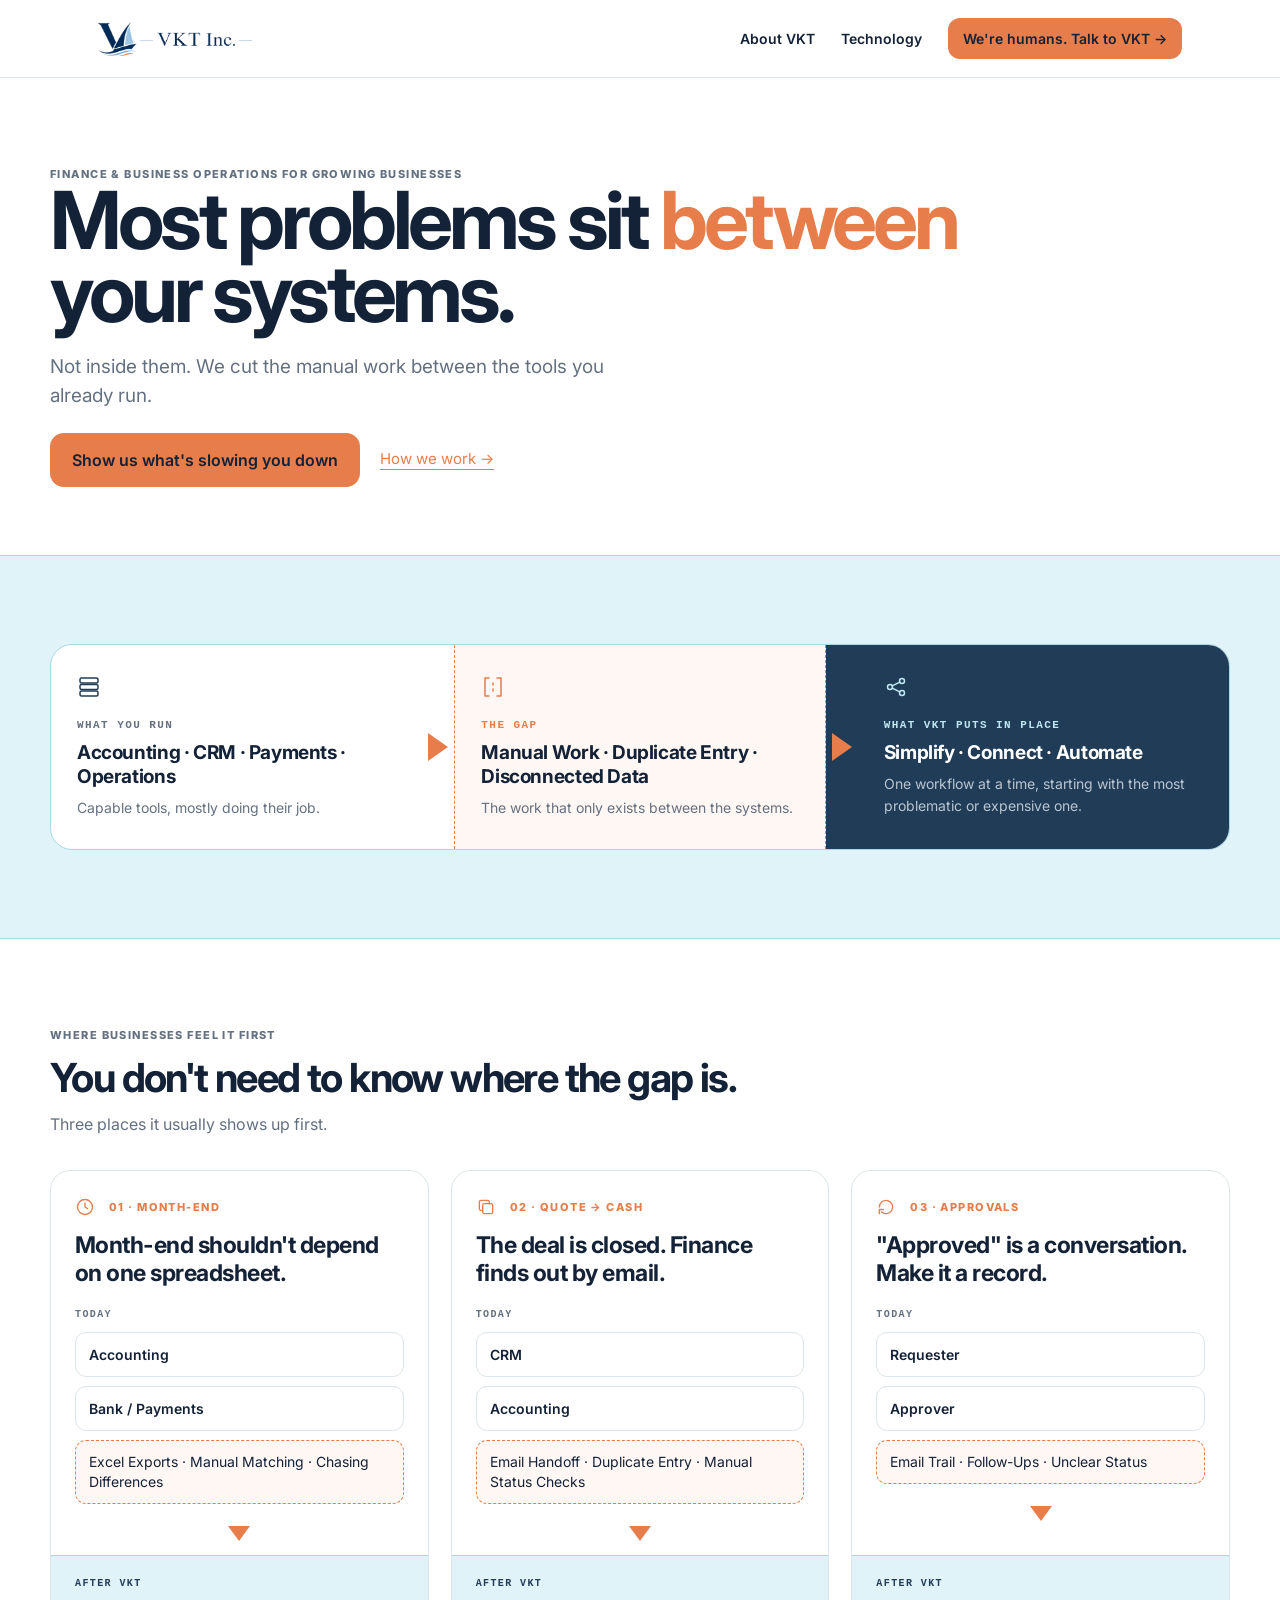
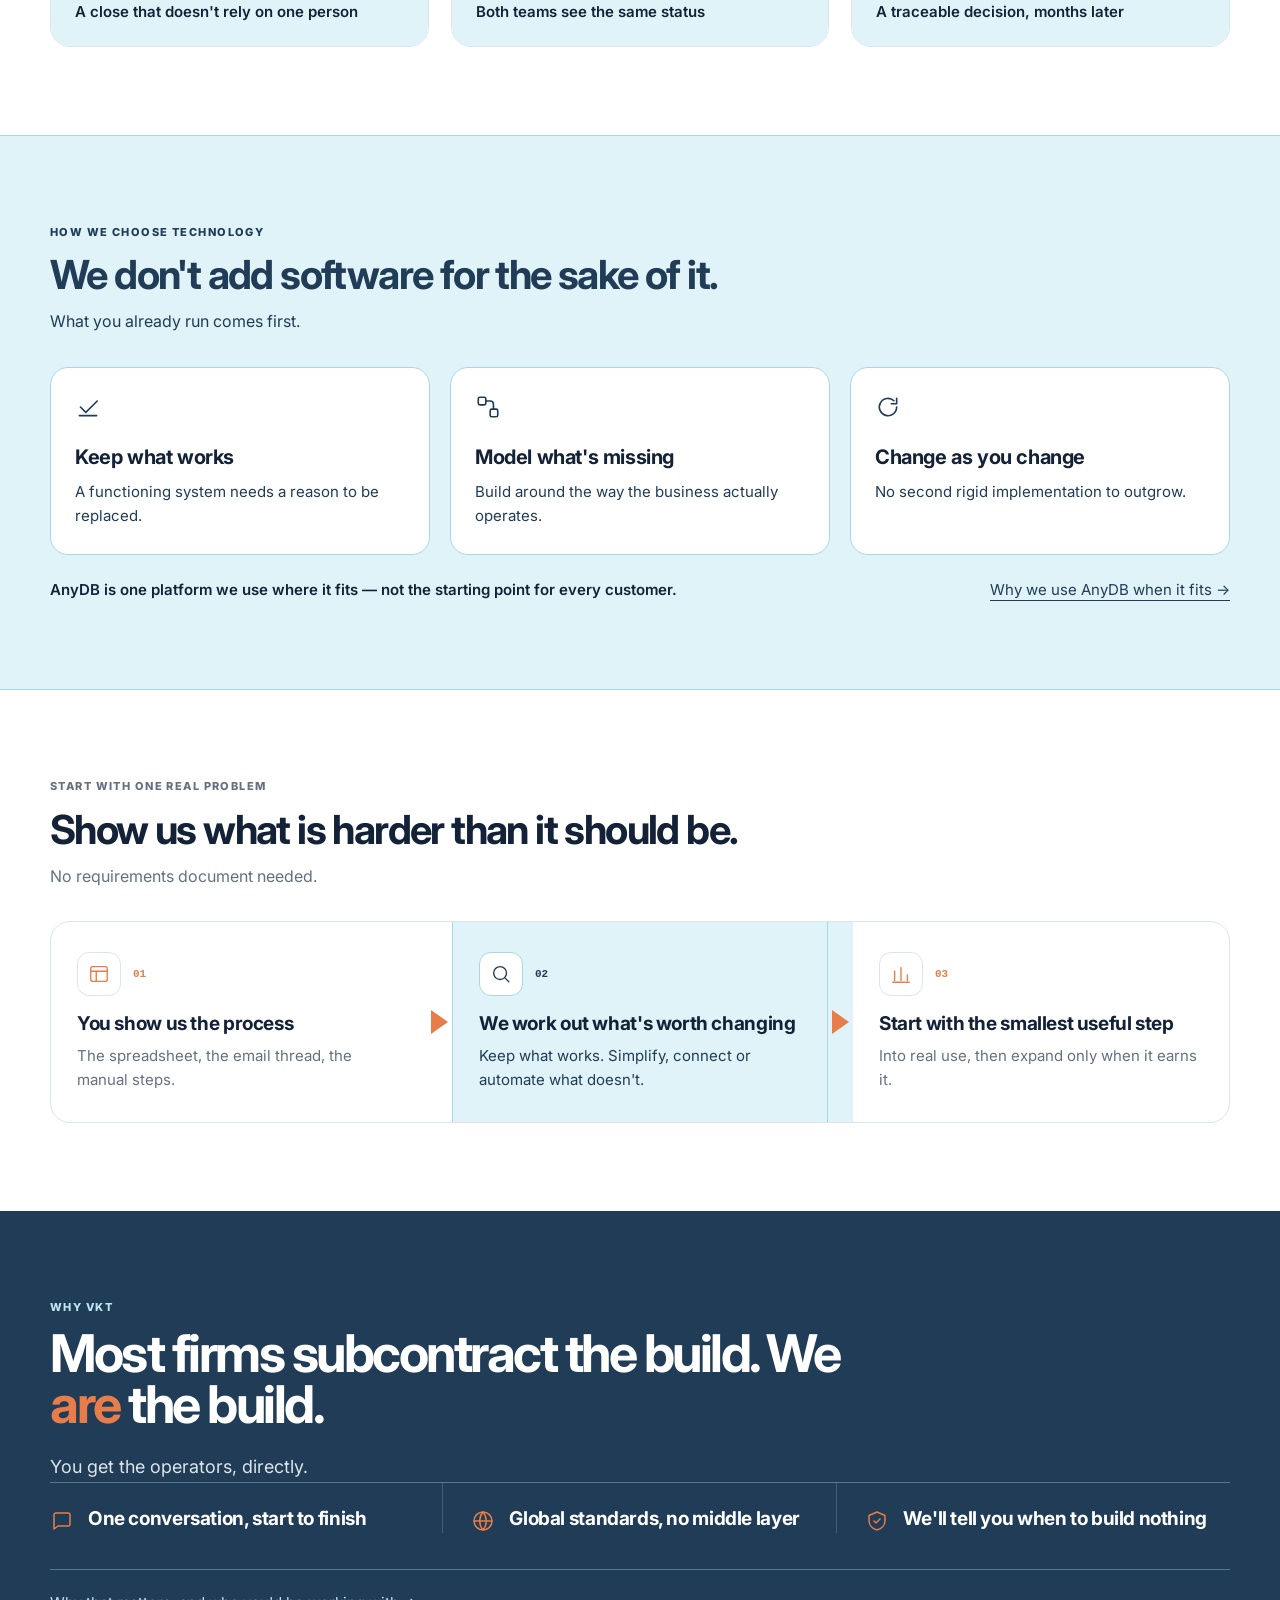
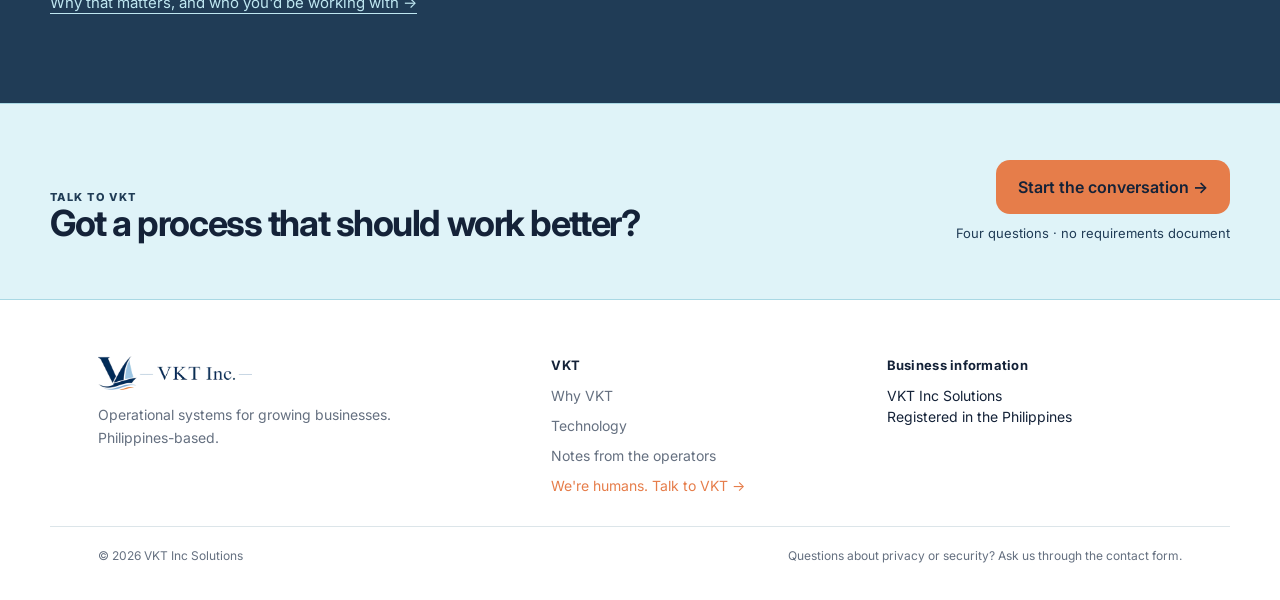
==== index.html @ 7ee58e4c "Fix off-white background, expand form, add Mitzi's field note, wire form to Formspree - The site bac" ====
<!DOCTYPE html>
<html lang="en">
<head>
<meta charset="utf-8">
<meta name="viewport" content="width=device-width, initial-scale=1">
<title>VKT Inc. — Finance and business operations for growing businesses</title>
<meta name="description" content="VKT simplifies finance and business operations for growing businesses — cutting manual work and getting more from the technology you already run.">
<link rel="icon" type="image/png" href="assets/vkt-mark.png">
<link rel="preconnect" href="https://fonts.googleapis.com">
<link rel="stylesheet" href="https://fonts.googleapis.com/css2?family=Inter:wght@400;500;600;700;800&display=swap">
<link rel="stylesheet" href="css/style.css">
</head>
<body class="home-page">

<header class="site-nav">
  <div class="container">
    <a href="index.html" aria-label="VKT Inc. home"><img src="assets/vkt-logo-nav.png" alt="VKT Inc." class="nav-logo"></a>
    <nav class="nav-links">
      <a href="about.html">About VKT</a>
      <a href="anydb.html">Technology</a>
      <a href="talk-to-us.html" class="nav-cta">We're humans. Talk to VKT →</a>
    </nav>
    <button class="nav-toggle" aria-label="Menu" aria-expanded="false"><i></i><i></i></button>
  </div>
</header>

<section class="hero-light" id="what-we-do">
  <div class="container">
    <div class="eyebrow">Finance &amp; business operations for growing businesses</div>
    <h1 class="fh-home2">Most problems sit <span>between</span> your systems.</h1>
    <p>Not inside them. We cut the manual work between the tools you already run.</p>
    <div class="hero-ctas">
      <a href="talk-to-us.html" class="btn">Show us what's slowing you down</a>
      <a href="index.html#how-we-work" class="link-cta">How we work →</a>
    </div>
  </div>
</section>

<div class="gap-cards-wrap">
  <div class="container">
    <div class="gap-cards">
      <div class="gap-cell">
        <svg width="24" height="24" viewBox="0 0 24 24" fill="none" stroke="#203C56" stroke-width="1.5" stroke-linecap="round" stroke-linejoin="round"><rect x="3" y="3" width="18" height="5" rx="1.5"></rect><rect x="3" y="9.5" width="18" height="5" rx="1.5"></rect><rect x="3" y="16" width="18" height="5" rx="1.5"></rect></svg>
        <div class="kicker" style="margin-top:14px">WHAT YOU RUN</div>
        <strong>Accounting · CRM · Payments · Operations</strong>
        <p>Capable tools, mostly doing their job.</p>
      </div>
      <div class="gap-arrow-cell"><span></span></div>
      <div class="gap-cell the-gap">
        <svg width="24" height="24" viewBox="0 0 24 24" fill="none" stroke="#E67D4A" stroke-width="1.5" stroke-linecap="round" stroke-linejoin="round"><path d="M8 3H4v18h4"></path><path d="M16 3h4v18h-4"></path><path d="M12 8v2"></path><path d="M12 14v2"></path></svg>
        <div class="kicker" style="margin-top:14px;color:var(--orange)">THE GAP</div>
        <strong>Manual Work · Duplicate Entry · Disconnected Data</strong>
        <p>The work that only exists between the systems.</p>
      </div>
      <div class="gap-arrow-cell vkt-side"><span></span></div>
      <div class="gap-cell vkt">
        <svg width="24" height="24" viewBox="0 0 24 24" fill="none" stroke="#BFE7F1" stroke-width="1.5" stroke-linecap="round" stroke-linejoin="round"><circle cx="6" cy="12" r="2.5"></circle><circle cx="18" cy="6" r="2.5"></circle><circle cx="18" cy="18" r="2.5"></circle><path d="M8.2 10.9 15.8 7.1"></path><path d="M8.2 13.1l7.6 3.8"></path></svg>
        <div class="kicker" style="margin-top:14px;color:var(--ice-text)">WHAT VKT PUTS IN PLACE</div>
        <strong>Simplify · Connect · Automate</strong>
        <p>One workflow at a time, starting with the most problematic or expensive one.</p>
      </div>
    </div>
  </div>
</div>

<section class="section-white" id="finance">
  <div class="container">
    <div class="section-header stack">
      <div class="eyebrow">Where businesses feel it first</div>
      <h2 class="fh2" style="margin-top:14px;max-width:720px">You don't need to know where the gap is.</h2>
      <p>Three places it usually shows up first.</p>
    </div>

    <div class="scenario-grid-v2">
      <div class="scenario-card">
        <div class="top">
          <div class="eyebrow with-icon"><svg width="20" height="20" viewBox="0 0 24 24" fill="none" stroke="#E67D4A" stroke-width="1.6" stroke-linecap="round" stroke-linejoin="round"><circle cx="12" cy="12" r="9"></circle><path d="M12 7v5l3 2"></path></svg><span style="color:var(--orange)">01 · MONTH-END</span></div>
          <h3>Month-end shouldn't depend on one spreadsheet.</h3>
        </div>
        <div class="today">
          <div class="today-label">TODAY</div>
          <div class="today-rows">
            <span>Accounting</span>
            <span>Bank / Payments</span>
            <span class="problem">Excel Exports · Manual Matching · Chasing Differences</span>
          </div>
        </div>
        <div class="down-arrow"><span></span></div>
        <div class="after"><div class="after-label">AFTER VKT</div><p>A close that doesn't rely on one person</p></div>
      </div>

      <div class="scenario-card">
        <div class="top">
          <div class="eyebrow with-icon"><svg width="20" height="20" viewBox="0 0 24 24" fill="none" stroke="#E67D4A" stroke-width="1.6" stroke-linecap="round" stroke-linejoin="round"><rect x="8" y="8" width="12" height="12" rx="2"></rect><path d="M16 8V6a2 2 0 0 0-2-2H6a2 2 0 0 0-2 2v8a2 2 0 0 0 2 2h2"></path></svg><span style="color:var(--orange)">02 · QUOTE → CASH</span></div>
          <h3>The deal is closed. Finance finds out by email.</h3>
        </div>
        <div class="today">
          <div class="today-label">TODAY</div>
          <div class="today-rows">
            <span>CRM</span>
            <span>Accounting</span>
            <span class="problem">Email Handoff · Duplicate Entry · Manual Status Checks</span>
          </div>
        </div>
        <div class="down-arrow"><span></span></div>
        <div class="after"><div class="after-label">AFTER VKT</div><p>Both teams see the same status</p></div>
      </div>

      <div class="scenario-card">
        <div class="top">
          <div class="eyebrow with-icon"><svg width="20" height="20" viewBox="0 0 24 24" fill="none" stroke="#E67D4A" stroke-width="1.6" stroke-linecap="round" stroke-linejoin="round"><path d="M4 12a8 8 0 1 1 2.5 5.8"></path><path d="M4 20v-5h5"></path></svg><span style="color:var(--orange)">03 · APPROVALS</span></div>
          <h3>"Approved" is a conversation. Make it a record.</h3>
        </div>
        <div class="today">
          <div class="today-label">TODAY</div>
          <div class="today-rows">
            <span>Requester</span>
            <span>Approver</span>
            <span class="problem">Email Trail · Follow-Ups · Unclear Status</span>
          </div>
        </div>
        <div class="down-arrow"><span></span></div>
        <div class="after"><div class="after-label">AFTER VKT</div><p>A traceable decision, months later</p></div>
      </div>
    </div>

    <div class="carousel" data-carousel="scenarios">
      <div class="carousel-item scenario-card" style="flex-basis:296px">
        <div class="top">
          <div class="eyebrow with-icon"><svg width="18" height="18" viewBox="0 0 24 24" fill="none" stroke="#E67D4A" stroke-width="1.6" stroke-linecap="round" stroke-linejoin="round"><circle cx="12" cy="12" r="9"></circle><path d="M12 7v5l3 2"></path></svg><span style="color:var(--orange)">01 · MONTH-END</span></div>
          <h3>Month-end shouldn't depend on one spreadsheet.</h3>
        </div>
        <div class="today">
          <div class="today-label">TODAY</div>
          <div class="today-rows">
            <span>Accounting</span>
            <span class="problem">Exports · Manual Matching · Chasing</span>
          </div>
        </div>
        <div class="down-arrow"><span></span></div>
        <div class="after"><div class="after-label">AFTER VKT</div><p>A close that doesn't rely on one person</p></div>
      </div>
      <div class="carousel-item scenario-card" style="flex-basis:296px">
        <div class="top">
          <div class="eyebrow with-icon"><svg width="18" height="18" viewBox="0 0 24 24" fill="none" stroke="#E67D4A" stroke-width="1.6" stroke-linecap="round" stroke-linejoin="round"><rect x="8" y="8" width="12" height="12" rx="2"></rect><path d="M16 8V6a2 2 0 0 0-2-2H6a2 2 0 0 0-2 2v8a2 2 0 0 0 2 2h2"></path></svg><span style="color:var(--orange)">02 · QUOTE → CASH</span></div>
          <h3>The deal is closed. Finance finds out by email.</h3>
        </div>
        <div class="today">
          <div class="today-label">TODAY</div>
          <div class="today-rows">
            <span>CRM</span>
            <span class="problem">Email Handoff · Duplicate Entry</span>
          </div>
        </div>
        <div class="down-arrow"><span></span></div>
        <div class="after"><div class="after-label">AFTER VKT</div><p>Both teams see the same status</p></div>
      </div>
      <div class="carousel-item scenario-card" style="flex-basis:296px">
        <div class="top">
          <div class="eyebrow with-icon"><svg width="18" height="18" viewBox="0 0 24 24" fill="none" stroke="#E67D4A" stroke-width="1.6" stroke-linecap="round" stroke-linejoin="round"><path d="M4 12a8 8 0 1 1 2.5 5.8"></path><path d="M4 20v-5h5"></path></svg><span style="color:var(--orange)">03 · APPROVALS</span></div>
          <h3>"Approved" is a conversation. Make it a record.</h3>
        </div>
        <div class="today">
          <div class="today-label">TODAY</div>
          <div class="today-rows">
            <span>Requester</span>
            <span class="problem">Email Trail · Unclear Status</span>
          </div>
        </div>
        <div class="down-arrow"><span></span></div>
        <div class="after"><div class="after-label">AFTER VKT</div><p>A traceable decision, months later</p></div>
      </div>
    </div>
    <div class="carousel-dots" data-carousel-dots="scenarios">
      <span class="active" data-dot></span><span data-dot></span><span data-dot></span>
      <span class="swipe-hint">Swipe for the other two →</span>
    </div>
  </div>
</section>

<section class="section-ice">
  <div class="container">
    <div class="section-header stack">
      <div class="eyebrow on-ice">How we choose technology</div>
      <h2 class="fh2" style="margin-top:14px;max-width:720px;color:var(--navy-deep)">We don't add software for the sake of it.</h2>
      <p style="color:var(--navy-deep)">What you already run comes first.</p>
    </div>

    <div class="tech-cards-grid">
      <div class="tech-card">
        <svg width="26" height="26" viewBox="0 0 24 24" fill="none" stroke="#203C56" stroke-width="1.5" stroke-linecap="round" stroke-linejoin="round"><path d="M20.5 6.5 10 17l-5-5"></path><path d="M4 20h16"></path></svg>
        <strong>Keep what works</strong>
        <p>A functioning system needs a reason to be replaced.</p>
      </div>
      <div class="tech-card">
        <svg width="26" height="26" viewBox="0 0 24 24" fill="none" stroke="#203C56" stroke-width="1.5" stroke-linecap="round" stroke-linejoin="round"><rect x="3" y="3" width="7" height="7" rx="1.5"></rect><rect x="14" y="14" width="7" height="7" rx="1.5"></rect><path d="M10 6.5h4a3 3 0 0 1 3 3V14"></path></svg>
        <strong>Model what's missing</strong>
        <p>Build around the way the business actually operates.</p>
      </div>
      <div class="tech-card">
        <svg width="26" height="26" viewBox="0 0 24 24" fill="none" stroke="#203C56" stroke-width="1.5" stroke-linecap="round" stroke-linejoin="round"><path d="M20 12a8 8 0 1 1-2.5-5.8"></path><path d="M20 4v5h-5"></path></svg>
        <strong>Change as you change</strong>
        <p>No second rigid implementation to outgrow.</p>
      </div>
    </div>

    <div class="carousel" data-carousel="tech">
      <div class="carousel-item tech-card" style="flex-basis:240px">
        <svg width="26" height="26" viewBox="0 0 24 24" fill="none" stroke="#203C56" stroke-width="1.5" stroke-linecap="round" stroke-linejoin="round"><path d="M20.5 6.5 10 17l-5-5"></path><path d="M4 20h16"></path></svg>
        <strong>Keep what works</strong>
        <p>A functioning system needs a reason to be replaced.</p>
      </div>
      <div class="carousel-item tech-card" style="flex-basis:240px">
        <svg width="26" height="26" viewBox="0 0 24 24" fill="none" stroke="#203C56" stroke-width="1.5" stroke-linecap="round" stroke-linejoin="round"><rect x="3" y="3" width="7" height="7" rx="1.5"></rect><rect x="14" y="14" width="7" height="7" rx="1.5"></rect><path d="M10 6.5h4a3 3 0 0 1 3 3V14"></path></svg>
        <strong>Model what's missing</strong>
        <p>Build around the way the business actually operates.</p>
      </div>
      <div class="carousel-item tech-card" style="flex-basis:240px">
        <svg width="26" height="26" viewBox="0 0 24 24" fill="none" stroke="#203C56" stroke-width="1.5" stroke-linecap="round" stroke-linejoin="round"><path d="M20 12a8 8 0 1 1-2.5-5.8"></path><path d="M20 4v5h-5"></path></svg>
        <strong>Change as you change</strong>
        <p>No second rigid implementation to outgrow.</p>
      </div>
    </div>
    <div class="carousel-dots" data-carousel-dots="tech">
      <span class="active" data-dot></span><span data-dot></span><span data-dot></span>
      <span class="swipe-hint">Swipe →</span>
    </div>

    <div style="display:flex;gap:24px;align-items:baseline;justify-content:space-between;flex-wrap:wrap;margin-top:24px">
      <p style="margin:0;font-size:15px;font-weight:600;color:var(--navy)">AnyDB is one platform we use where it fits — not the starting point for every customer.</p>
      <a href="anydb.html" class="link-cta on-ice">Why we use AnyDB when it fits →</a>
    </div>
  </div>
</section>

<section class="section-white" id="how-we-work">
  <div class="container">
    <div class="section-header stack">
      <div class="eyebrow">Start with one real problem</div>
      <h2 class="fh2" style="margin-top:14px;max-width:720px">Show us what is harder than it should be.</h2>
      <p>No requirements document needed.</p>
    </div>

    <div class="step-badges">
      <div class="step-cell">
        <div class="badge-row"><span class="badge"><svg width="22" height="22" viewBox="0 0 24 24" fill="none" stroke="#E67D4A" stroke-width="1.5" stroke-linecap="round" stroke-linejoin="round"><rect x="3" y="4" width="18" height="16" rx="2"></rect><path d="M3 9h18"></path><path d="M9 9v11"></path></svg></span><span class="idx">01</span></div>
        <strong>You show us the process</strong>
        <p>The spreadsheet, the email thread, the manual steps.</p>
      </div>
      <div class="step-arrow"><span></span></div>
      <div class="step-cell ice">
        <div class="badge-row"><span class="badge"><svg width="22" height="22" viewBox="0 0 24 24" fill="none" stroke="#203C56" stroke-width="1.5" stroke-linecap="round" stroke-linejoin="round"><circle cx="11" cy="11" r="7"></circle><path d="m16.5 16.5 4 4"></path></svg></span><span class="idx">02</span></div>
        <strong>We work out what's worth changing</strong>
        <p>Keep what works. Simplify, connect or automate what doesn't.</p>
      </div>
      <div class="step-arrow ice"><span></span></div>
      <div class="step-cell">
        <div class="badge-row"><span class="badge"><svg width="22" height="22" viewBox="0 0 24 24" fill="none" stroke="#E67D4A" stroke-width="1.5" stroke-linecap="round" stroke-linejoin="round"><path d="M5 19V9"></path><path d="M12 19V5"></path><path d="M19 19v-6"></path><path d="M3 21h18"></path></svg></span><span class="idx">03</span></div>
        <strong>Start with the smallest useful step</strong>
        <p>Into real use, then expand only when it earns it.</p>
      </div>
    </div>

    <div class="step-list-card">
      <div>
        <span class="badge"><svg width="20" height="20" viewBox="0 0 24 24" fill="none" stroke="#E67D4A" stroke-width="1.5" stroke-linecap="round" stroke-linejoin="round"><rect x="3" y="4" width="18" height="16" rx="2"></rect><path d="M3 9h18"></path><path d="M9 9v11"></path></svg></span>
        <div><strong>You show us the process</strong><p>The spreadsheet, the email thread, the manual steps.</p></div>
      </div>
      <div class="ice">
        <span class="badge"><svg width="20" height="20" viewBox="0 0 24 24" fill="none" stroke="#203C56" stroke-width="1.5" stroke-linecap="round" stroke-linejoin="round"><circle cx="11" cy="11" r="7"></circle><path d="m16.5 16.5 4 4"></path></svg></span>
        <div><strong>We work out what's worth changing</strong><p>Keep what works. Simplify, connect or automate what doesn't.</p></div>
      </div>
      <div>
        <span class="badge"><svg width="20" height="20" viewBox="0 0 24 24" fill="none" stroke="#E67D4A" stroke-width="1.5" stroke-linecap="round" stroke-linejoin="round"><path d="M5 19V9"></path><path d="M12 19V5"></path><path d="M19 19v-6"></path><path d="M3 21h18"></path></svg></span>
        <div><strong>Start with the smallest useful step</strong><p>Into real use, then expand only when it earns it.</p></div>
      </div>
    </div>
  </div>
</section>

<section class="section-navy why-vkt">
  <div class="container">
    <div class="eyebrow on-navy">Why VKT</div>
    <h2 class="fh-why2" style="margin-top:14px;max-width:820px;color:#fff">Most firms subcontract the build. We <span>are</span> the build.</h2>
    <p>You get the operators, directly.</p>

    <div class="why-vkt-v2-points">
      <div><svg width="24" height="24" viewBox="0 0 24 24" fill="none" stroke="#E67D4A" stroke-width="1.5" stroke-linecap="round" stroke-linejoin="round" style="margin-top:2px"><path d="M20 15a2 2 0 0 1-2 2H8l-4 3V6a2 2 0 0 1 2-2h12a2 2 0 0 1 2 2z"></path></svg><strong>One conversation, start to finish</strong></div>
      <div><svg width="24" height="24" viewBox="0 0 24 24" fill="none" stroke="#E67D4A" stroke-width="1.5" stroke-linecap="round" stroke-linejoin="round" style="margin-top:2px"><circle cx="12" cy="12" r="9"></circle><path d="M3 12h18"></path><path d="M12 3a14 14 0 0 1 0 18a14 14 0 0 1 0-18"></path></svg><strong>Global standards, no middle layer</strong></div>
      <div><svg width="24" height="24" viewBox="0 0 24 24" fill="none" stroke="#E67D4A" stroke-width="1.5" stroke-linecap="round" stroke-linejoin="round" style="margin-top:2px"><path d="M12 3 4 6.5v5c0 4.6 3.2 8.4 8 9.5 4.8-1.1 8-4.9 8-9.5v-5z"></path><path d="m9 12 2 2 4-4"></path></svg><strong>We'll tell you when to build nothing</strong></div>
    </div>

    <div class="why-vkt-quote" style="border-top:1px solid var(--line-on-navy)">
      <a href="about.html" class="link-cta on-navy">Why that matters, and who you'd be working with →</a>
    </div>
  </div>
</section>

<div class="cta-band-outer"><div class="cta-band">
  <div>
    <div class="eyebrow on-ice">Talk to VKT</div>
    <h2 class="fh2-md" style="color:var(--navy);max-width:600px">Got a process that should work better?</h2>
  </div>
  <div class="cta-band-actions">
    <a href="talk-to-us.html" class="btn">Start the conversation →</a>
    <span>Four questions · no requirements document</span>
  </div>
</div></div>

<footer class="site-footer">
  <div class="footer-links">
    <div class="footer-brand">
      <img src="assets/vkt-logo-nav.png" alt="VKT Inc." style="height:34px;width:auto;flex:none;align-self:flex-start">
      <p>Operational systems for growing businesses.<br>Philippines-based.</p>
    </div>
    <div class="footer-col">
      <strong>VKT</strong>
      <a href="about.html">Why VKT</a>
      <a href="anydb.html">Technology</a>
      <a href="field-notes.html">Notes from the operators</a>
      <a href="talk-to-us.html" class="cta">We're humans. Talk to VKT →</a>
    </div>
    <div class="footer-col">
      <strong>Business information</strong>
      <span>VKT Inc Solutions<br>Registered in the Philippines</span>
    </div>
  </div>
  <div class="footer-bottom">
    <span>© 2026 VKT Inc Solutions</span>
    <span>Questions about privacy or security? Ask us through the contact form.</span>
  </div>
</footer>

<script src="js/main.js"></script>
</body>
</html>
---- css/style.css ----
/* ===== VKT Inc — design tokens & base (v17) ===== */
:root{
  --navy: #142238;
  --navy-deep: #203C56;
  --navy-mid: #17304a;
  --navy-mid2: #22405e;
  --navy-hover-1: #2a4c6d;
  --navy-hover-2: #1d3a56;
  --ice: #DFF3F8;
  --ice-hover: #CFEDF5;
  --ice-border: #A9D8E4;
  --ice-text: #BFE7F1;
  --ice-text-dim: #B9C6D2;
  --cream: #ffffff;
  --orange: #E67D4A;
  --orange-hover: #D86C39;
  --orange-tint: rgba(230,125,74,.06);
  --muted: #657080;
  --muted-on-navy: #DCE5E9;
  --muted2: #98A2AE;
  --line: #DCE5E9;
  --line-on-navy: rgba(191,231,241,.35);
  --line-on-navy-soft: rgba(191,231,241,.22);
  --paper: #F8FAFB;
  --max: 1180px;
  --font-sans: Inter, ui-sans-serif, system-ui, -apple-system, sans-serif;
  --font-serif: Georgia, 'Times New Roman', serif;
  --font-mono: ui-monospace, Menlo, Consolas, monospace;

  /* fluid gutter: 20px at 390px viewport -> 44px at 1180px viewport */
  --gutter: clamp(20px, calc(20px + 24 * ((100vw - 390px) / 790)), 44px);
  /* fluid section padding tiers: mobile -> desktop */
  --pad-sm: clamp(28px, calc(28px + 28 * ((100vw - 390px) / 790)), 56px);
  --pad-md: clamp(30px, calc(30px + 30 * ((100vw - 390px) / 790)), 60px);
  --pad-lg: clamp(32px, calc(32px + 34 * ((100vw - 390px) / 790)), 66px);
}

*, *::before, *::after{ box-sizing: border-box; }
html{ -webkit-text-size-adjust: 100%; }

body{
  margin: 0;
  background: var(--cream);
  color: var(--navy);
  font-family: var(--font-sans);
  line-height: 1.5;
  -webkit-font-smoothing: antialiased;
  overflow-x: hidden;
}

img{ max-width: 100%; display: block; }
a{ color: var(--orange); }
a:hover{ color: var(--orange-hover); }
h1,h2,h3,p{ margin: 0; }
svg{ flex: none; }

.container{ max-width: var(--max); margin: 0 auto; }
.serif{ font-family: var(--font-serif); font-weight: 400; }
.italic{ font-style: italic; }

.eyebrow{ font-size: 11px; font-weight: 800; letter-spacing: .13em; text-transform: uppercase; color: var(--muted); }
.eyebrow.on-navy{ color: var(--ice-text); }
.eyebrow.on-ice{ color: var(--navy-deep); }
.eyebrow.with-icon{ display: flex; align-items: center; gap: 14px; }

.kicker{ font: 700 11px var(--font-mono); letter-spacing: .13em; color: var(--muted); }

/* ===== Fluid headline scale (clamp between mobile and desktop endpoints) ===== */
.fh-home{ font-size: clamp(40px, calc(40px + 38 * ((100vw - 390px) / 790)), 78px); line-height: .9; letter-spacing: -.052em; }
.fh-inner{ font-size: clamp(40px, calc(40px + 26 * ((100vw - 390px) / 790)), 66px); line-height: .93; letter-spacing: -.05em; }
.fh-about{ font-size: clamp(38px, calc(38px + 30 * ((100vw - 390px) / 790)), 68px); line-height: .92; letter-spacing: -.05em; }
.fh-anydb{ font-size: clamp(38px, calc(38px + 34 * ((100vw - 390px) / 790)), 72px); line-height: .92; letter-spacing: -.052em; }
.fh-home2{ font-size: clamp(42px, calc(42px + 38 * ((100vw - 390px) / 790)), 80px); line-height: .92; letter-spacing: -.052em; }
.fh-why2{ font-size: clamp(32px, calc(32px + 20 * ((100vw - 390px) / 790)), 52px); line-height: .98; letter-spacing: -.048em; }
.fh-notes{ font-size: clamp(31px, calc(31px + 21 * ((100vw - 390px) / 790)), 52px); line-height: 1.04; letter-spacing: -.018em; }
.fh-sent{ font-size: clamp(38px, calc(38px + 22 * ((100vw - 390px) / 790)), 60px); line-height: .95; letter-spacing: -.05em; }
.fh2{ font-size: clamp(25px, calc(25px + 15 * ((100vw - 390px) / 790)), 40px); line-height: 1.05; letter-spacing: -.04em; }
.fh2-md{ font-size: clamp(26px, calc(26px + 10 * ((100vw - 390px) / 790)), 36px); line-height: 1.06; letter-spacing: -.04em; }
.fh3{ font-size: clamp(22px, calc(22px + 8 * ((100vw - 390px) / 790)), 30px); line-height: 1.12; letter-spacing: -.03em; }
.fh-why{ font-size: clamp(31px, calc(31px + 27 * ((100vw - 390px) / 790)), 58px); line-height: .98; letter-spacing: -.05em; }
.fh-feat{ font-size: clamp(27px, calc(27px + 13 * ((100vw - 390px) / 790)), 40px); line-height: 1.08; letter-spacing: -.014em; }
.fh-art{ font-size: clamp(29px, calc(29px + 13 * ((100vw - 390px) / 790)), 42px); line-height: 1.1; letter-spacing: -.014em; }
.fh-row{ font-size: clamp(20px, calc(20px + 7 * ((100vw - 390px) / 790)), 27px); line-height: 1.18; }

/* ===== Nav ===== */
/* base = white nav (About, Talk, Field Notes, AnyDB); .on-navy = homepage variant */
.site-nav{ background: #fff; color: var(--navy); position: relative; border-bottom: 1px solid var(--line); }
.site-nav .container{ display: flex; align-items: center; gap: 32px; padding: 18px var(--gutter); }
.nav-logo{ height: 34px; width: auto; flex: none; align-self: flex-start; display: block; }
.site-nav.on-navy .nav-logo{ height: 44px; background: #fff; border-radius: 9px; padding: 6px 10px; align-self: center; }
.nav-links{ display: flex; align-items: center; gap: 26px; margin-left: auto; font-size: 14px; font-weight: 600; }
.nav-links a{ color: var(--navy); text-decoration: none; }
.nav-links a:hover, .nav-links a.active{ color: var(--orange); }
.nav-cta{ background: var(--orange); color: var(--navy) !important; border-radius: 12px; padding: 10px 15px; text-decoration: none !important; }
.nav-cta:hover{ background: var(--orange-hover); }
.nav-toggle{ display: none; }

.site-nav.on-navy{ background: var(--navy-deep); border-bottom: none; color: #fff; }
.site-nav.on-navy .nav-links a{ color: #fff; }
.site-nav.on-navy .nav-links a:hover, .site-nav.on-navy .nav-links a.active{ color: var(--orange); }

/* ===== Buttons / links ===== */
.btn{ display: inline-block; background: var(--orange); color: var(--navy); font-weight: 600; font-size: 16px; padding: 15px 22px; border-radius: 14px; text-decoration: none; border: none; cursor: pointer; font-family: inherit; }
.btn:hover{ background: var(--orange-hover); color: var(--navy); }
.btn-outline-on-navy{ display: inline-block; border: 1px solid var(--ice-text); color: #fff; font-weight: 600; font-size: 16px; padding: 15px 22px; border-radius: 14px; text-decoration: none; }
.btn-outline-on-navy:hover{ background: var(--orange); color: var(--navy); border-color: var(--orange); }

.link-cta{ font-size: 15px; color: var(--orange); text-decoration: underline; text-underline-offset: 5px; }
.link-cta.on-navy{ color: var(--ice-text); }
.link-cta.on-navy:hover{ color: var(--orange); }
.link-cta.on-ice{ color: var(--navy-deep); }
.link-cta.back{ font-weight: 600; text-decoration: none; }

/* ===== Hero (homepage — navy) ===== */
.hero{ background: var(--navy-deep); color: #fff; padding: var(--pad-lg) var(--gutter); }
.hero .container{ display: grid; grid-template-columns: 1.25fr .75fr; gap: 56px; align-items: end; }
.hero h1{ font-weight: 700; color: #fff; }
.hero h1 span{ color: var(--orange); }
.hero p{ font-size: clamp(15px, calc(15px + 2 * ((100vw - 390px) / 790)), 17px); line-height: 1.6; color: var(--muted-on-navy); margin-top: 14px; }
.hero-ctas{ display: flex; gap: 20px; align-items: center; margin-top: 22px; flex-wrap: wrap; }

/* inner-page hero (navy, white nav sits above it) */
.hero-simple{ background: var(--navy-deep); color: #fff; padding: var(--pad-md) var(--gutter); }
.hero-simple .container{ display: grid; grid-template-columns: 1.2fr .8fr; gap: 56px; align-items: end; }
.hero-simple h1{ font-weight: 700; color: #fff; }
.hero-simple h1 span{ color: var(--orange); }
.hero-simple p{ font-size: clamp(15px, calc(15px + 2 * ((100vw - 390px) / 790)), 17px); line-height: 1.6; color: var(--muted-on-navy); }

/* white hero (AnyDB) */
.hero-white{ background: #fff; padding: calc(var(--pad-lg) + 12px) var(--gutter) var(--pad-md); }
.hero-white h1{ font-weight: 700; color: var(--navy); max-width: 940px; }
.hero-white h1 span{ color: var(--orange); }
.hero-white p{ font-size: clamp(15px, calc(15px + 4 * ((100vw - 390px) / 790)), 19px); line-height: 1.55; color: var(--muted); max-width: 600px; margin-top: 22px; }
.lockup{ display: flex; align-items: center; gap: 18px; flex-wrap: wrap; padding-top: 28px; border-top: 1px solid var(--line); }
.lockup img{ height: 28px; width: auto; flex: none; align-self: flex-start; }
.lockup .divider{ width: 1px; height: 28px; background: var(--line); }
.lockup span:last-child{ font-size: 15px; color: var(--muted); }

.answer-card{ border: 1px solid var(--ice-border); border-radius: 18px; padding: 24px; background: var(--ice); }
.answer-card p{ margin-top: 12px; font-size: 16px; line-height: 1.6; color: var(--navy); }
.answer-card p.dim{ color: var(--navy-deep); }

/* ===== The gap band (homepage 3-panel) ===== */
.gap-band{ display: grid; grid-template-columns: 1fr auto 1fr auto 1fr; align-items: stretch; border-top: 1px solid rgba(255,255,255,.15); }
.gap-panel{ padding: 34px 30px; }
.gap-panel.what-you-run{ background: var(--navy-mid); color: #fff; }
.gap-panel.the-gap{ background: var(--navy-mid2); color: #fff; border-left: 1px dashed var(--orange); border-right: 1px dashed var(--orange); }
.gap-panel.what-vkt-puts-in-place{ background: var(--ice); color: var(--navy-deep); }
.gap-arrow{ display: flex; align-items: center; justify-content: center; }
.gap-arrow.dark{ background: var(--navy-mid); }
.gap-arrow.ice{ background: var(--ice); }
.gap-arrow span{ width: 0; height: 0; border-top: 16px solid transparent; border-bottom: 16px solid transparent; border-left: 22px solid var(--orange); }
.gap-label{ font: 700 10px var(--font-mono); letter-spacing: .14em; }
.gap-panel strong{ display: block; margin-top: 12px; font-size: 20px; line-height: 1.25; letter-spacing: -.02em; }
.gap-panel p{ margin-top: 10px; font-size: 14px; line-height: 1.55; }

/* ===== Generic section layout ===== */
.section{ padding: var(--pad-md) var(--gutter); }
.section-tight{ padding: var(--pad-sm) var(--gutter); }
.section-ice{ background: var(--ice); border-top: 1px solid var(--ice-border); border-bottom: 1px solid var(--ice-border); padding: var(--pad-md) var(--gutter); }
.section-navy{ background: var(--navy-deep); color: #fff; padding: var(--pad-lg) var(--gutter); }
.section-white{ background: #fff; padding: var(--pad-lg) var(--gutter); }
.section-ice-lg{ background: var(--ice); border-top: 1px solid var(--ice-border); border-bottom: 1px solid var(--ice-border); padding: var(--pad-lg) var(--gutter); }

.section-header{ display: grid; grid-template-columns: 1fr 1fr; gap: 56px; align-items: end; }
.section-header p{ font-size: 16px; line-height: 1.65; color: var(--muted); }
.section-header.on-ice p{ color: var(--navy-deep); }
.section-header.stack{ display: block; margin-bottom: 32px; }
.section-header.stack p{ margin-top: 12px; max-width: 600px; }

/* ===== Tabs (scenario stepper) ===== */
.tabs{ display: flex; gap: 10px; margin: 32px 0 0; flex-wrap: wrap; }
.tab{ cursor: pointer; display: flex; gap: 10px; align-items: center; padding: 12px 16px; border: 1px solid var(--line); background: #fff; color: var(--navy); border-radius: 12px; font-size: 15px; font-weight: 600; }
.tab span{ font: 700 11px var(--font-mono); opacity: .7; }
.tab.active{ background: var(--navy-deep); color: #fff; border-color: var(--navy-deep); }

.scenario{ display: grid; grid-template-columns: .85fr 1.15fr; gap: 52px; padding: 34px var(--gutter) var(--pad-md); }
.scenario[hidden]{ display: none; }
.scenario h3{ font-size: clamp(22px, calc(22px + 8 * ((100vw - 390px) / 790)), 30px); line-height: 1.1; letter-spacing: -.03em; }
.scenario-list{ display: flex; flex-direction: column; margin-top: 22px; }
.scenario-list div{ padding: 13px 0; border-top: 1px solid var(--line); font-size: 15px; color: var(--muted); }
.scenario-list div:last-child{ border-bottom: 1px solid var(--line); }
.scenario-list b{ color: var(--navy); }
.scenario > div:first-child > p{ margin-top: 20px; font-size: 15px; color: var(--muted); }

.before-after{ display: grid; grid-template-columns: 1fr auto 1fr; gap: 0; align-items: stretch; border: 1px solid var(--line); border-radius: 18px; overflow: hidden; }
.ba-col{ padding: 26px 24px; display: flex; flex-direction: column; gap: 12px; }
.ba-arrow{ background: var(--ice); display: flex; align-items: center; padding: 0 6px; border-left: 1px solid var(--ice-border); border-right: 1px solid var(--ice-border); }
.ba-arrow span{ width: 0; height: 0; border-top: 14px solid transparent; border-bottom: 14px solid transparent; border-left: 20px solid var(--orange); }
.ba-col.after{ background: var(--ice); }
.ba-label{ font: 700 10px var(--font-mono); letter-spacing: .14em; color: var(--muted); }
.ba-label.after{ color: var(--navy-deep); }
.ba-item{ border: 1px solid var(--line); border-radius: 10px; padding: 12px; font-size: 13px; font-weight: 600; }
.ba-item.after{ background: #fff; border-color: var(--ice-border); color: var(--navy-deep); }
.ba-item.problem{ border: 1px dashed var(--orange); background: var(--orange-tint); color: var(--navy); }
.ba-item.outcome{ background: var(--navy-deep); color: #fff; border: none; }

/* ===== Ruled columns ===== */
.rule-cols{ display: grid; gap: 0; margin-top: 36px; border-top: 1px solid var(--navy); }
.rule-cols.on-navy{ border-top: 1px solid var(--line-on-navy); }
.rule-col{ padding: 24px 28px 24px 0; border-right: 1px solid var(--line); }
.rule-col:last-child{ border-right: none; }
.rule-col.mid{ padding-left: 28px; }
.rule-col.on-ice{ background: var(--ice); }
.rule-col.on-navy{ border-right: 1px solid var(--line-on-navy-soft); }
.rule-col span{ font: 700 12px var(--font-mono); color: var(--orange); }
.rule-col strong{ display: block; margin-top: 10px; font-size: 19px; line-height: 1.25; letter-spacing: -.02em; }
.rule-col p{ margin-top: 8px; font-size: 15px; line-height: 1.6; color: var(--muted); }
.rule-col.on-navy p{ color: var(--ice-text-dim); }

.rule-list{ display: flex; flex-direction: column; }
.rule-list > div{ padding: 20px 0; border-bottom: 1px solid var(--ice-border); }
.rule-list strong{ font-size: 17px; }
.rule-list p{ margin-top: 6px; font-size: 15px; line-height: 1.55; color: var(--navy-deep); }
.rule-list .tail{ margin: 18px 0 0; font-size: 15px; font-weight: 600; color: var(--navy-deep); }

/* ===== Why VKT (navy, 3 col) ===== */
.why-vkt h2{ margin-top: 18px; max-width: 900px; color: #fff; font-weight: 700; }
.why-vkt h2 span{ color: var(--orange); }
.why-vkt > .container > p{ margin-top: 22px; font-size: 18px; line-height: 1.6; color: var(--muted-on-navy); max-width: 620px; }
.why-vkt-quote{ margin-top: 36px; padding-top: 22px; border-top: 1px solid var(--line-on-navy); display: flex; gap: 32px; align-items: baseline; justify-content: space-between; flex-wrap: wrap; }
.why-vkt-quote p{ font-family: var(--font-serif); font-size: 22px; line-height: 1.4; max-width: 640px; color: #fff; }

/* ===== "No middle layer" flow (About) ===== */
.flow-panel{ display: grid; grid-template-columns: 190px 1fr; gap: 24px; align-items: center; padding: 20px 24px; border-radius: 16px; }
.flow-panel.usual{ border: 1px solid rgba(191,231,241,.28); }
.flow-panel.vkt{ background: var(--ice); border: 1px solid var(--ice-border); }
.flow-panel .flow-label{ font: 700 10px var(--font-mono); letter-spacing: .14em; }
.flow-panel.usual .flow-label{ color: var(--ice-text-dim); }
.flow-panel.vkt .flow-label{ color: var(--navy-deep); }
.flow-row{ display: grid; align-items: center; }
.flow-row.usual{ grid-template-columns: auto 24px minmax(0,1fr) 24px auto; }
.flow-row.vkt{ grid-template-columns: auto 24px minmax(0,1fr); }
.flow-node{ border-radius: 11px; padding: 11px 14px; font-size: 14px; font-weight: 600; }
.flow-node.outline{ border: 1px solid rgba(191,231,241,.4); }
.flow-node.dashed{ border: 1px dashed var(--orange); }
.flow-node.dim{ color: var(--ice-text-dim); }
.flow-node.white{ background: #fff; border: 1px solid var(--ice-border); color: var(--navy); }
.flow-node.navy-fill{ background: var(--navy-deep); color: #fff; }
.flow-arrow{ text-align: center; }
.flow-arrow.dim{ color: #8FA3B5; }
.flow-arrow.orange{ color: var(--orange); }

/* ===== Homepage v2 ===== */
.home-page{
  --gutter: clamp(20px, calc(20px + 28 * ((100vw - 390px) / 790)), 48px);
  --pad-lg: clamp(44px, calc(44px + 44 * ((100vw - 390px) / 790)), 88px);
  --pad-md: clamp(44px, calc(44px + 44 * ((100vw - 390px) / 790)), 88px);
}

.hero-light{ background: #fff; padding: var(--pad-lg) var(--gutter) calc(var(--pad-lg) - 20px); }
.hero-light h1{ font-weight: 700; color: var(--navy); max-width: 960px; }
.hero-light h1 span{ color: var(--orange); }
.hero-light p{ margin-top: 22px; font-size: clamp(16px, calc(16px + 3 * ((100vw - 390px) / 790)), 19px); line-height: 1.55; color: var(--muted); max-width: 560px; }

/* Icon-illustrated gap band (single markup, reflows row -> stack) */
.gap-cards-wrap{ background: var(--ice); border-top: 1px solid var(--ice-border); border-bottom: 1px solid var(--ice-border); padding: var(--pad-md) var(--gutter); }
.gap-cards{ display: grid; grid-template-columns: minmax(0,1fr) auto minmax(0,1fr) auto minmax(0,1fr); align-items: stretch; background: #fff; border: 1px solid var(--ice-border); border-radius: 22px; overflow: hidden; }
.gap-cards > .gap-cell{ padding: 30px 26px; }
.gap-cards > .gap-cell strong{ display: block; margin-top: 10px; font-size: 19px; line-height: 1.28; letter-spacing: -.02em; }
.gap-cards > .gap-cell p{ margin-top: 8px; font-size: 14px; line-height: 1.55; color: var(--muted); }
.gap-cards .gap-cell.the-gap{ background: var(--orange-tint); border-left: 1px dashed var(--orange); border-right: 1px dashed var(--orange); }
.gap-cards .gap-cell.vkt{ background: var(--navy-deep); color: #fff; }
.gap-cards .gap-cell.vkt p{ color: var(--ice-text-dim); }
.gap-cards .gap-arrow-cell{ display: flex; align-items: center; padding: 0 6px; }
.gap-cards .gap-arrow-cell.vkt-side{ background: var(--navy-deep); }
.gap-cards .gap-arrow-cell span{ width: 0; height: 0; border-top: 14px solid transparent; border-bottom: 14px solid transparent; border-left: 20px solid var(--orange); }

/* Icon step-card grids: shared style for scenario + tech cards (desktop grid, mobile carousel) */
.scenario-grid-v2{ display: grid; grid-template-columns: repeat(3,minmax(0,1fr)); gap: 22px; align-items: stretch; }
.scenario-card{ display: flex; flex-direction: column; border: 1px solid var(--line); border-radius: 20px; overflow: hidden; }
.scenario-card .top{ padding: 26px 24px 22px; }
.scenario-card .today{ padding: 0 24px 22px; }
.scenario-card .today-label{ font: 700 10px var(--font-mono); letter-spacing: .14em; color: var(--muted); }
.scenario-card .today-rows{ display: flex; flex-direction: column; gap: 9px; margin-top: 12px; }
.scenario-card .today-rows span{ border: 1px solid var(--line); border-radius: 11px; padding: 11px 13px; font-size: 14px; font-weight: 600; }
.scenario-card .today-rows span.problem{ border: 1px dashed var(--orange); background: var(--orange-tint); font-weight: 400; line-height: 1.45; color: var(--navy); }
.scenario-card .down-arrow{ display: flex; justify-content: center; padding: 0 24px 14px; }
.scenario-card .down-arrow span{ width: 0; height: 0; border-left: 11px solid transparent; border-right: 11px solid transparent; border-top: 15px solid var(--orange); }
.scenario-card .after{ background: var(--ice); border-top: 1px solid var(--ice-border); padding: 22px 24px; margin-top: auto; }
.scenario-card .after-label{ font: 700 10px var(--font-mono); letter-spacing: .14em; color: var(--navy-deep); }
.scenario-card .after p{ margin-top: 12px; font-size: 15px; line-height: 1.5; font-weight: 600; color: var(--navy); }
.scenario-card h3{ font-size: clamp(19px, calc(19px + 4 * ((100vw - 390px) / 790)), 23px); line-height: 1.22; letter-spacing: -.022em; margin-top: 14px; }

.tech-cards-grid{ display: grid; grid-template-columns: repeat(3,1fr); gap: 20px; }
.tech-card{ background: #fff; border: 1px solid var(--ice-border); border-radius: 18px; padding: 26px 24px; }
.tech-card strong{ display: block; margin-top: 16px; font-size: 20px; letter-spacing: -.02em; }
.tech-card p{ margin-top: 8px; font-size: 15px; line-height: 1.6; color: var(--navy-deep); }

/* "Start with one real problem" — icon-badge steps (single markup, reflows row -> stack) */
.step-badges{ display: grid; grid-template-columns: 1fr auto 1fr auto 1fr; align-items: stretch; border: 1px solid var(--line); border-radius: 20px; overflow: hidden; }
.step-badges .step-cell{ padding: 30px 26px; }
.step-badges .step-cell.ice{ background: var(--ice); border-left: 1px solid var(--ice-border); border-right: 1px solid var(--ice-border); }
.step-badges .badge-row{ display: flex; align-items: center; gap: 12px; }
.step-badges .badge{ display: flex; align-items: center; justify-content: center; width: 44px; height: 44px; border: 1px solid var(--line); border-radius: 12px; flex: none; }
.step-badges .step-cell.ice .badge{ background: #fff; border-color: var(--ice-border); }
.step-badges .idx{ font: 700 11px var(--font-mono); color: var(--orange); }
.step-badges .step-cell.ice .idx{ color: var(--navy-deep); }
.step-badges strong{ display: block; margin-top: 16px; font-size: 19px; line-height: 1.25; letter-spacing: -.02em; }
.step-badges p{ margin-top: 8px; font-size: 15px; line-height: 1.6; color: var(--muted); }
.step-badges .step-cell.ice p{ color: var(--navy-deep); }
.step-badges .step-arrow{ display: flex; align-items: center; padding: 0 4px; }
.step-badges .step-arrow.ice{ background: var(--ice); }
.step-badges .step-arrow span{ width: 0; height: 0; border-top: 12px solid transparent; border-bottom: 12px solid transparent; border-left: 17px solid var(--orange); }

/* Mobile list variant of the step badges (vertical ruled card) */
.step-list-card{ border: 1px solid var(--line); border-radius: 18px; overflow: hidden; }
.step-list-card > div{ padding: 22px 18px; display: flex; gap: 14px; align-items: flex-start; }
.step-list-card > div.ice{ background: var(--ice); border-top: 1px solid var(--ice-border); border-bottom: 1px solid var(--ice-border); }
.step-list-card .badge{ display: flex; align-items: center; justify-content: center; width: 42px; height: 42px; border: 1px solid var(--line); border-radius: 12px; flex: none; }
.step-list-card > div.ice .badge{ background: #fff; border-color: var(--ice-border); }
.step-list-card strong{ font-size: 17px; line-height: 1.25; }
.step-list-card p{ margin-top: 6px; font-size: 14px; line-height: 1.55; color: var(--muted); }
.step-list-card > div.ice p{ color: var(--navy-deep); }
.step-list-card{ display: none; }

/* "Why VKT" v2 — icon one-liners */
.why-vkt-v2-points{ display: grid; grid-template-columns: repeat(3,1fr); gap: 0; border-top: 1px solid var(--line-on-navy); }
.why-vkt-v2-points > div{ padding: 24px 28px 0 0; border-right: 1px solid var(--line-on-navy-soft); display: flex; gap: 14px; align-items: flex-start; }
.why-vkt-v2-points > div:last-child{ border-right: none; padding-left: 28px; padding-right: 0; }
.why-vkt-v2-points > div:nth-child(2){ padding-left: 28px; }
.why-vkt-v2-points strong{ font-size: 19px; line-height: 1.3; letter-spacing: -.02em; color: #fff; }
.why-vkt-v2-list{ display: flex; flex-direction: column; margin-top: 22px; border-top: 1px solid var(--line-on-navy); }
.why-vkt-v2-list > div{ padding: 16px 0; border-bottom: 1px solid var(--line-on-navy-soft); display: flex; gap: 12px; align-items: center; }
.why-vkt-v2-list > div:last-child{ border-bottom: none; }
.why-vkt-v2-list strong{ font-size: 16px; color: #fff; font-weight: 700; }

/* ===== About: field-note teaser rows ===== */
.about-note-row{ display: grid; grid-template-columns: 170px 1fr 120px; gap: 28px; align-items: baseline; padding: 24px 0; border-bottom: 1px solid var(--line); text-decoration: none; color: inherit; }
.about-note-row.coming-soon{ cursor: default; }
.about-note-row.coming-soon:hover{ background: none; }
.about-note-row.coming-soon h3{ color: var(--muted); }
.about-note-row .coming-soon-badge{ justify-self: end; }
.about-note-row:hover{ background: var(--paper); }

/* ===== CTA bands =====
   Outer element carries the full-bleed color/border/padding; inner element
   caps content at var(--max) and centers it, so wide screens don't get an
   unconstrained edge-to-edge row while every other section stays centered. */
.cta-band-outer{ background: var(--ice); border-top: 1px solid var(--ice-border); border-bottom: 1px solid var(--ice-border); padding: var(--pad-sm) var(--gutter); }
.cta-band{ max-width: var(--max); margin: 0 auto; display: flex; gap: 48px; align-items: end; justify-content: space-between; flex-wrap: wrap; }
.cta-band h2{ line-height: 1.05; letter-spacing: -.04em; max-width: 620px; }
.cta-band p{ margin-top: 14px; color: var(--navy-deep); max-width: 540px; font-size: 16px; }
.cta-band-actions{ display: flex; flex-direction: column; gap: 10px; align-items: flex-end; }
.cta-band-actions span{ font-size: 13px; color: var(--navy-deep); }

.cta-band-navy-outer{ background: var(--navy-deep); padding: var(--pad-sm) var(--gutter); }
.cta-band-navy{ max-width: var(--max); margin: 0 auto; color: #fff; display: flex; gap: 44px; align-items: end; justify-content: space-between; flex-wrap: wrap; }
.cta-band-navy h2{ line-height: 1.07; letter-spacing: -.035em; max-width: 620px; color: #fff; }
.cta-band-navy p{ margin-top: 12px; color: var(--muted-on-navy); font-size: 16px; max-width: 540px; }

/* ===== Ribbon (AnyDB "landed here from AnyDB?") ===== */
.ribbon-outer{ background: var(--ice); border-bottom: 1px solid var(--ice-border); padding: 16px var(--gutter); }
.ribbon{ max-width: var(--max); margin: 0 auto; display: flex; gap: 20px; align-items: center; justify-content: space-between; flex-wrap: wrap; }
.ribbon span{ font-size: 15px; font-weight: 600; color: var(--navy-deep); }

/* ===== Footer (one version, every page; 3 columns — trust/legal column removed for now) ===== */
.site-footer{ background: var(--cream); }
.footer-links{ max-width: var(--max); margin: 0 auto; padding: var(--pad-sm) var(--gutter) 30px; display: grid; grid-template-columns: 1.4fr 1fr 1fr; gap: 40px; }
.footer-brand p{ margin-top: 14px; font-size: 14px; color: var(--muted); line-height: 1.6; }
.footer-col{ display: flex; flex-direction: column; gap: 9px; font-size: 14px; }
.footer-col strong{ font-size: 13px; letter-spacing: .02em; }
.footer-col a{ color: var(--muted); text-decoration: none; }
.footer-col a:hover{ color: var(--orange); }
.footer-col a.cta{ color: var(--orange); }
.footer-bottom{ max-width: var(--max); margin: 0 auto; padding: 20px var(--gutter) 34px; border-top: 1px solid var(--line); display: flex; justify-content: space-between; gap: 24px; font-size: 12px; color: var(--muted); flex-wrap: wrap; }

/* ===== FAQ accordion ===== */
.faq{ display: flex; flex-direction: column; border-top: 1px solid var(--navy); }
.faq.on-navy{ border-top: 1px solid var(--line-on-navy); }
.faq-item{ padding: 20px 0; border-bottom: 1px solid var(--line); }
.faq.on-navy .faq-item{ border-bottom: 1px solid var(--line-on-navy-soft); }
.faq-q{ display: flex; justify-content: space-between; gap: 20px; align-items: baseline; cursor: pointer; background: none; border: none; width: 100%; text-align: left; padding: 0; font: inherit; color: inherit; }
.faq-q strong{ font-size: 19px; letter-spacing: -.015em; font-weight: 700; }
.faq-q .icon{ color: var(--orange); font-size: 18px; flex: none; }
.faq-a{ margin: 12px 0 0; font-size: 15px; line-height: 1.65; color: var(--muted); max-width: 640px; }
.faq.on-navy .faq-a{ color: var(--muted-on-navy); }
.faq-a[hidden]{ display: none; }

/* ===== Utility layout patterns ===== */
.split{ display: grid; gap: 56px; }
.split.uneven-left{ grid-template-columns: .85fr 1.15fr; align-items: start; }
.split.uneven-right{ grid-template-columns: 1.15fr .85fr; align-items: start; }
.split.uneven-left-wide{ grid-template-columns: .8fr 1.2fr; align-items: start; }
.split.even{ grid-template-columns: 1fr 1fr; align-items: end; }

/* ===== AnyDB: Objects concept explainer ===== */
.objects-grid{ display: grid; grid-template-columns: repeat(4,minmax(0,1fr)); gap: 0; border: 1px solid var(--line); border-radius: 22px; overflow: hidden; }
.objects-grid > div{ padding: 28px 24px; border-right: 1px solid var(--line); display: flex; flex-direction: column; }
.objects-grid > div:last-child{ border-right: none; }
.objects-grid .step-num{ font: 700 11px var(--font-mono); color: var(--orange); }
.objects-grid .step-num.on-ice{ color: var(--navy-deep); }
.objects-grid strong{ display: block; margin-top: 12px; font-size: 20px; letter-spacing: -.02em; }
.objects-grid p{ margin: 8px 0 20px; font-size: 15px; line-height: 1.55; color: var(--muted); }
.objects-grid > div.ice{ background: var(--ice); }
.objects-grid > div.ice p{ color: var(--navy-deep); }
.objects-grid > div.navy{ background: var(--navy-deep); color: #fff; }
.objects-grid > div.navy p{ color: var(--ice-text-dim); }
.obj-chip{ border: 1px solid var(--line); border-radius: 9px; padding: 8px 11px; font-size: 13px; font-weight: 600; }
.obj-nest{ border: 1px solid var(--navy-deep); border-radius: 12px; padding: 12px; }
.obj-nest > span{ display: block; font-size: 13px; font-weight: 700; }
.obj-nest-children{ display: flex; flex-direction: column; gap: 7px; margin-top: 10px; padding-left: 10px; border-left: 1px solid var(--line); }
.obj-nest-children span{ background: var(--paper); border: 1px solid var(--line); border-radius: 8px; padding: 7px 10px; font-size: 12.5px; font-weight: 600; }
.obj-link{ display: grid; grid-template-columns: 1fr auto 1fr; align-items: center; gap: 0; }
.obj-link span{ background: #fff; border: 1px solid var(--ice-border); border-radius: 10px; padding: 10px 11px; font-size: 12.5px; font-weight: 600; text-align: center; }
.obj-link .obj-link-line{ height: 1px; background: var(--orange); min-width: 18px; }
.obj-flow-label{ display: flex; justify-content: center; margin-top: 10px; font: 700 9px var(--font-mono); letter-spacing: .12em; color: var(--orange); }
.obj-system-list{ display: flex; flex-direction: column; gap: 7px; margin-top: auto; }
.obj-system-list span{ border-radius: 9px; padding: 8px 11px; font-size: 12.5px; font-weight: 600; }
.obj-system-list span.dim{ background: var(--navy-mid); border: 1px solid rgba(191,231,241,.3); }
.obj-system-list span.hot{ background: var(--orange); color: var(--navy); font-weight: 700; }

/* ===== AnyDB: use-case chips ===== */
.usecase-chips{ display: flex; flex-wrap: wrap; gap: 12px; }
.usecase-chip{ display: flex; align-items: center; gap: 11px; border: 1px solid var(--line); border-radius: 14px; padding: 14px 18px; font-size: 16px; font-weight: 600; }

/* ===== AnyDB: 4-week build grid ===== */
.build-weeks{ display: grid; grid-template-columns: repeat(4,minmax(0,1fr)); gap: 0; background: #fff; border: 1px solid var(--ice-border); border-radius: 20px; overflow: hidden; }
.build-weeks > div{ padding: 26px 22px; border-right: 1px solid var(--line); }
.build-weeks > div:last-child{ border-right: none; }
.build-weeks > div.highlight{ background: var(--navy-deep); color: #fff; border-right-color: var(--navy-deep); }
.build-weeks span{ font: 700 11px var(--font-mono); color: var(--orange); }
.build-weeks strong{ display: block; margin-top: 12px; font-size: 18px; letter-spacing: -.02em; }
.build-weeks p{ margin-top: 8px; font-size: 15px; line-height: 1.55; color: var(--muted); }
.build-weeks > div.highlight p{ color: var(--ice-text-dim); }

/* ===== Comparison table (AnyDB, 4 rows) ===== */
.compare-card{ background: #fff; border: 1px solid var(--ice-border); border-radius: 20px; overflow: hidden; }
.compare-row{ display: grid; grid-template-columns: 250px 1fr 1fr; border-bottom: 1px solid var(--line); }
.compare-row:last-child{ border-bottom: none; }
.compare-row > span{ padding: 16px 22px; font-size: 15px; }
.compare-row > span:first-child{ font-size: 14px; font-weight: 600; color: var(--muted); }
.compare-row > span:nth-child(2){ border-left: 1px solid var(--line); }
.compare-row > span:nth-child(3){ border-left: 1px solid var(--line); background: var(--paper); font-weight: 600; color: var(--navy); }
.compare-head span{ font: 700 10px var(--font-mono); letter-spacing: .14em; color: var(--muted); }
.compare-head span:nth-child(3){ color: var(--navy-deep); }

/* ===== Carousel (mobile swipe: objects, weeks) ===== */
.carousel{ display: flex; gap: 12px; overflow-x: auto; scroll-snap-type: x mandatory; -webkit-overflow-scrolling: touch; padding: 0 var(--gutter) 6px; margin: 0 calc(var(--gutter) * -1); }
.carousel::-webkit-scrollbar{ display: none; }
.carousel-item{ flex: 0 0 232px; scroll-snap-align: start; }
.carousel-dots{ display: flex; gap: 7px; align-items: center; margin-top: 14px; }
.carousel-dots span{ width: 8px; height: 4px; border-radius: 2px; background: var(--line); transition: width .15s, background .15s; }
.carousel-dots span.active{ width: 22px; background: var(--navy-deep); }
.carousel-dots .swipe-hint{ width: auto; height: auto; background: none; margin-left: 8px; font-size: 12px; color: var(--muted); }

/* ===== Talk to Us — form ===== */
.form-grid{ max-width: var(--max); margin: 0 auto; display: grid; grid-template-columns: 1.15fr .85fr; gap: 0; align-items: stretch; }
.form-col{ padding: var(--pad-sm) var(--gutter) var(--pad-md); }
.questions{ display: flex; flex-direction: column; gap: 30px; margin-top: 26px; }
.question{ display: grid; grid-template-columns: 30px 1fr; gap: 16px; }
.question .num{ font: 700 12px var(--font-mono); color: var(--orange); padding-top: 4px; }
.question label{ display: flex; align-items: center; gap: 11px; font-size: 19px; font-weight: 600; letter-spacing: -.015em; }
.question p{ margin: 6px 0 12px; font-size: 14px; color: var(--muted); }
.field{ border: 1px solid var(--line); border-radius: 12px; padding: 14px 16px; font-size: 15px; color: var(--navy); background: #fff; width: 100%; font-family: inherit; }
.field::placeholder{ color: var(--muted2); }
.field:focus{ outline: none; border-color: var(--ice-border); }
.field:invalid{ border-color: var(--line); }
textarea.field{ min-height: 78px; resize: vertical; }
.chip-row{ display: flex; gap: 9px; flex-wrap: wrap; }
.chip{ padding: 10px 14px; border: 1px solid var(--line); border-radius: 11px; font-size: 14px; font-weight: 600; background: #fff; color: var(--navy); cursor: pointer; }
.chip:hover, .chip.selected{ border-color: var(--navy); }
.chip.selected{ background: var(--navy); color: #fff; }
.field-2col{ display: grid; grid-template-columns: 1fr 1fr; gap: 12px; }
.form-submit{ display: flex; gap: 20px; align-items: center; flex-wrap: wrap; padding-left: 46px; }
.form-submit span{ font-size: 14px; color: var(--muted); }
.form-error{ color: var(--orange); font-size: 13px; margin-top: 6px; }

.next-steps{ background: var(--ice); border-left: 1px solid var(--ice-border); padding: var(--pad-sm) 40px var(--pad-md); }
.next-steps-list{ display: flex; flex-direction: column; margin-top: 20px; border-top: 1px solid var(--ice-border); }
.next-steps-list > div{ padding: 20px 0; border-bottom: 1px solid var(--ice-border); }
.next-steps-list .step-head{ display: flex; align-items: center; gap: 10px; }
.next-steps-list span{ font: 700 11px var(--font-mono); color: var(--orange); }
.next-steps-list strong{ display: block; margin-top: 8px; font-size: 17px; letter-spacing: -.015em; }
.next-steps-list p{ margin-top: 6px; font-size: 15px; line-height: 1.55; color: var(--navy-deep); }
.next-steps-note{ margin-top: 26px; background: #fff; border: 1px solid var(--ice-border); border-radius: 16px; padding: 20px; }
.next-steps-note p{ font-size: 15px; line-height: 1.6; color: var(--navy-deep); }

/* ===== Talk to Us — sent / failed states ===== */
.state-panel[hidden]{ display: none; }
.sent-grid{ max-width: var(--max); margin: 0 auto; display: grid; grid-template-columns: 1.15fr .85fr; gap: 56px; align-items: start; padding: var(--pad-lg) var(--gutter) var(--pad-md); }
.sent-head{ display: flex; align-items: center; gap: 12px; }
.sent-head span{ font: 700 11px var(--font-mono); letter-spacing: .13em; color: var(--muted); }
.sent-lede{ margin: 20px 0 0; font-size: 19px; line-height: 1.55; color: var(--muted); max-width: 540px; }
.receipt-card{ border: 1px solid var(--line); border-radius: 20px; overflow: hidden; }
.receipt-row{ padding: 20px 22px; border-bottom: 1px solid var(--line); }
.receipt-row:last-child{ border-bottom: none; }
.receipt-row.paper{ background: var(--paper); }
.receipt-head{ display: flex; justify-content: space-between; gap: 16px; align-items: baseline; }
.receipt-head span{ font: 700 10px var(--font-mono); letter-spacing: .14em; color: var(--muted); }
.receipt-row .label{ font-size: 13px; font-weight: 600; color: var(--muted); }
.receipt-row p{ margin: 6px 0 0; font-size: 15px; line-height: 1.55; }
.receipt-chips{ display: flex; gap: 7px; flex-wrap: wrap; margin-top: 8px; }
.receipt-chips span{ border: 1px solid var(--line); border-radius: 9px; padding: 7px 10px; font-size: 13px; font-weight: 600; }
.next-cards{ display: grid; grid-template-columns: repeat(3,minmax(0,1fr)); gap: 0; background: #fff; border: 1px solid var(--ice-border); border-radius: 20px; overflow: hidden; }
.next-cards > div{ padding: 26px 24px; border-right: 1px solid var(--line); }
.next-cards > div:last-child{ border-right: none; }
.next-cards > div.highlight{ background: var(--navy-deep); color: #fff; border-right-color: var(--navy-deep); }
.next-cards span{ font: 700 11px var(--font-mono); color: var(--orange); }
.next-cards strong{ display: block; margin-top: 12px; font-size: 18px; letter-spacing: -.02em; }
.next-cards p{ margin-top: 8px; font-size: 15px; line-height: 1.55; color: var(--muted); }
.next-cards > div.highlight p{ color: var(--ice-text-dim); }

.fail-panel-outer{ padding: var(--pad-sm) var(--gutter); }
.fail-panel{ max-width: var(--max); margin: 0 auto; border: 1px solid var(--orange); border-radius: 18px; overflow: hidden; }
.fail-header{ background: var(--orange-tint); border-bottom: 1px dashed var(--orange); padding: 22px 24px; display: flex; gap: 14px; align-items: flex-start; }
.fail-header strong{ font-size: 20px; letter-spacing: -.02em; }
.fail-header p{ margin: 8px 0 0; font-size: 16px; line-height: 1.6; color: var(--muted); max-width: 620px; }
.fail-body{ padding: 24px; }
.fail-fields{ display: flex; flex-direction: column; gap: 12px; margin-top: 14px; }

/* ===== Field Notes ===== */
.featured-note-outer{ border-bottom: 1px solid var(--line); }
.featured-note{ max-width: var(--max); margin: 0 auto; display: grid; grid-template-columns: 1.1fr .9fr; gap: 52px; padding: 44px var(--gutter); align-items: center; }
.featured-note h2{ margin-top: 16px; letter-spacing: -.012em; }
.featured-quote{ font-style: italic; margin: 0; font-size: clamp(19px, calc(19px + 7 * ((100vw - 390px) / 790)), 26px); line-height: 1.35; color: var(--navy); padding-left: 24px; border-left: 2px solid var(--orange); }
.featured-byline{ display: flex; gap: 14px; align-items: center; margin-top: 18px; font-size: 14px; color: var(--muted); }
.featured-byline strong{ color: var(--navy); }

.more-notes-head{ font: 700 10px var(--font-mono); letter-spacing: .14em; color: var(--muted); padding-bottom: 12px; border-bottom: 1px solid var(--navy); }
.note-row{ display: grid; grid-template-columns: 24px 1fr auto; gap: 20px; align-items: center; padding: 22px 0; border-bottom: 1px solid var(--line); cursor: pointer; text-decoration: none; color: inherit; }
.note-row:hover{ background: var(--paper); }
.note-row h3{ font-size: clamp(20px, calc(20px + 5 * ((100vw - 390px) / 790)), 25px); line-height: 1.2; }
.note-row .meta{ font-size: 14px; color: var(--muted); white-space: nowrap; }
.note-row .meta b{ color: var(--orange); }
.note-row.coming-soon{ cursor: default; }
.note-row.coming-soon:hover{ background: none; }
.note-row.coming-soon h3{ color: var(--muted); }
.coming-soon-badge{ font-size: 12px; font-weight: 600; letter-spacing: .02em; color: var(--muted2); border: 1px solid var(--line); border-radius: 20px; padding: 5px 12px; white-space: nowrap; }

/* single note article */
.article-nav{ display: flex; align-items: center; gap: 24px; padding: 18px var(--gutter); border-bottom: 1px solid var(--line); }
.article-nav .actions{ display: flex; align-items: center; gap: 20px; margin-left: auto; font-size: 13px; font-weight: 600; }
.article-back-outer{ border-bottom: 1px solid var(--line); }
.article-back{ max-width: var(--max); margin: 0 auto; padding: 12px var(--gutter); font-size: 14px; font-weight: 600; }
.article-header{ max-width: 820px; margin: 0 auto; padding: var(--pad-md) var(--gutter) 20px; }
.article-header h1{ margin-top: 16px; letter-spacing: -.012em; }
.article-byline{ display: flex; gap: 14px; align-items: center; margin-top: 16px; font-size: 14px; color: var(--muted); }
.article-byline strong{ color: var(--navy); }
.article-body{ max-width: 820px; margin: 0 auto; padding: 8px var(--gutter) 40px; }
.article-body p{ font-size: 17px; line-height: 1.68; color: var(--muted); margin: 16px 0; }
.article-body p.lede{ font-size: 19px; color: var(--navy); }
.article-body .pull{ font-style: italic; font-size: clamp(20px, calc(20px + 6 * ((100vw - 390px) / 790)), 26px); line-height: 1.32; margin: 26px 0; padding-left: 20px; border-left: 2px solid var(--orange); }
.article-body h2{ font-size: 21px; font-weight: 600; line-height: 1.3; margin: 30px 0 10px; color: var(--navy); }
.article-diagram{ margin: 26px 0; border: 1px solid var(--line); border-radius: 16px; overflow: hidden; }
.article-diagram-head{ padding: 18px 20px; display: flex; gap: 12px; align-items: center; flex-wrap: wrap; }
.article-diagram-head span{ font: 700 10px var(--font-mono); letter-spacing: .14em; color: var(--muted); }
.article-diagram-row{ display: grid; grid-template-columns: 1fr auto 1fr auto 1fr; align-items: stretch; border-top: 1px solid var(--line); }
.article-diagram-row > div{ padding: 18px 16px; font-size: 13px; font-weight: 600; line-height: 1.4; }
.article-diagram-row .arrow{ display: flex; align-items: center; padding: 0 6px; }
.article-diagram-row .arrow span{ width: 0; height: 0; border-top: 11px solid transparent; border-bottom: 11px solid transparent; border-left: 15px solid var(--orange); }
.article-diagram-row .problem{ background: var(--orange-tint); border-left: 1px dashed var(--orange); border-right: 1px dashed var(--orange); }
.article-diagram-row .ice{ background: var(--ice); color: var(--navy-deep); }
.article-body blockquote{ font-style: italic; margin: 30px 0 0; padding: 22px 0; border-top: 1px solid var(--line); border-bottom: 1px solid var(--line); font-family: var(--font-serif); font-size: 23px; line-height: 1.4; }
.article-signoff{ margin: 30px 0 0; background: var(--ice); border: 1px solid var(--ice-border); border-radius: 16px; padding: 20px 22px; font-family: var(--font-serif); line-height: 1.6; font-size: 16px; color: var(--navy); }
.article-signoff strong{ font-family: var(--font-sans); font-weight: 600; }
.article-signoff a{ font-family: var(--font-sans); font-size: 15px; text-decoration: underline; text-underline-offset: 4px; }
.related-notes{ max-width: 820px; margin: 0 auto; padding: 0 var(--gutter) 44px; }
.related-note{ padding: 18px 0; border-bottom: 1px solid var(--line); display: flex; justify-content: space-between; align-items: flex-start; gap: 20px; }
.related-note h3{ font-size: 23px; line-height: 1.2; margin-top: 8px; }
.related-note .coming-soon-badge{ flex: none; margin-top: 8px; }

/* ===== Responsive: nav collapses at the same 900px breakpoint as content grids.
   (Previously 760px, separate from the 900px content breakpoint — the gap between
   760-900px, which covers common tablet widths like iPad portrait at 768px, had no
   room for 4 nav links + the wide CTA pill inline, causing a squeeze/wrap.) ===== */
@media (max-width: 900px){
  .site-nav .container{ justify-content: space-between; }
  .nav-links{ display: none; }
  .nav-links.open{
    display: flex; position: absolute; top: 100%; left: 0; right: 0;
    flex-direction: column; align-items: stretch; padding: 16px 20px 20px; gap: 16px;
    z-index: 20; background: var(--navy-deep);
  }
  .site-nav:not(.on-navy) .nav-links.open{ background: #fff; box-shadow: 0 8px 20px rgba(20,34,56,.12); }
  .site-nav:not(.on-navy) .nav-links a{ color: var(--navy); }
  .nav-toggle{ display: flex; flex-direction: column; gap: 4px; background: none; border: none; cursor: pointer; padding: 0; }
  .nav-toggle i{ display: block; width: 20px; height: 2px; background: #fff; }
  .site-nav:not(.on-navy) .nav-toggle i{ background: var(--navy); }
}

/* ===== Responsive: layout collapses ~900px ===== */
@media (max-width: 900px){
  .container{ padding: 0; }

  .hero .container, .hero-simple .container{ grid-template-columns: 1fr; gap: 16px; }

  .gap-band{ grid-template-columns: 1fr; }
  .gap-arrow{ display: none; }
  .gap-panel{ padding: 22px 20px; border-left: none !important; border-right: none !important; }
  .gap-panel.the-gap{ border-top: 1px dashed var(--orange); border-bottom: 1px dashed var(--orange); }
  .gap-panel strong{ font-size: 17px; margin-top: 8px; }

  .section-header{ grid-template-columns: 1fr; gap: 0; }
  .section-header p{ margin-top: 12px; }

  .tabs{ margin-top: 18px; gap: 8px; }
  .tab{ padding: 11px 14px; font-size: 14px; border-radius: 11px; }

  .scenario{ grid-template-columns: 1fr; gap: 18px; padding-top: 0; padding-bottom: 24px; }
  .before-after{ margin-top: 18px; border-radius: 14px; }
  .ba-col{ padding: 18px; }

  .split, .split.uneven-left, .split.uneven-right, .split.uneven-left-wide, .split.even{ grid-template-columns: 1fr; gap: 12px; }

  .rule-cols{ grid-template-columns: 1fr !important; }
  .rule-col{ border-right: none !important; padding-left: 0 !important; padding-right: 0 !important; }
  .rule-col.on-ice{ padding: 16px !important; }

  .flow-row.usual, .flow-row.vkt{ grid-template-columns: 1fr; text-align: left; }
  .flow-row .flow-arrow{ display: none; }
  .flow-panel{ grid-template-columns: 1fr; gap: 10px; }

  .cta-band-actions{ align-items: flex-start; }

  .footer-links{ grid-template-columns: 1fr; gap: 20px; }

  .faq-q strong{ font-size: 16px; }

  .compare-row{ grid-template-columns: 1fr; }
  .compare-row > span:nth-child(2), .compare-row > span:nth-child(3){ border-left: none; }
  .compare-head{ display: none; }

  .objects-grid, .build-weeks, .next-cards, .scenario-grid-v2, .tech-cards-grid{ display: none; }
  .carousel{ display: flex; }

  .gap-cards{ grid-template-columns: 1fr; border-radius: 18px; }
  .gap-cards .gap-arrow-cell{ display: flex; justify-content: center; padding: 8px 0; }
  .gap-cards .gap-arrow-cell span{ width: 0; height: 0; border-left: 10px solid transparent; border-right: 10px solid transparent; border-top: 14px solid var(--orange); border-bottom: none; }
  .gap-cards .gap-cell.the-gap{ border-left: none; border-right: none; border-top: 1px dashed var(--orange); border-bottom: 1px dashed var(--orange); }

  .step-badges{ display: none; }
  .step-list-card{ display: block; }

  .why-vkt-v2-points{ grid-template-columns: 1fr; border-top: 1px solid var(--line-on-navy); }
  .why-vkt-v2-points > div{ border-right: none !important; padding: 16px 0 !important; border-bottom: 1px solid var(--line-on-navy-soft); align-items: center; }
  .why-vkt-v2-points > div:last-child{ border-bottom: none; }
  .why-vkt-v2-points svg{ margin-top: 0 !important; }

  .form-grid{ grid-template-columns: 1fr; }
  .form-col, .next-steps{ padding: var(--pad-sm) var(--gutter); border-left: none; }
  .field-2col{ grid-template-columns: 1fr; }
  .form-submit{ padding-left: 0; }
  .sent-grid{ grid-template-columns: 1fr; gap: 24px; }

  .featured-note{ grid-template-columns: 1fr; gap: 16px; }

  .about-note-row{ grid-template-columns: 1fr; gap: 6px; }
  .about-note-row .meta, .about-note-row > span:last-child{ text-align: left; }

  .article-diagram-row{ grid-template-columns: 1fr; }
  .article-diagram-row .arrow{ display: none; }
}

@media (min-width: 901px){
  .carousel, .carousel-dots{ display: none; }
}
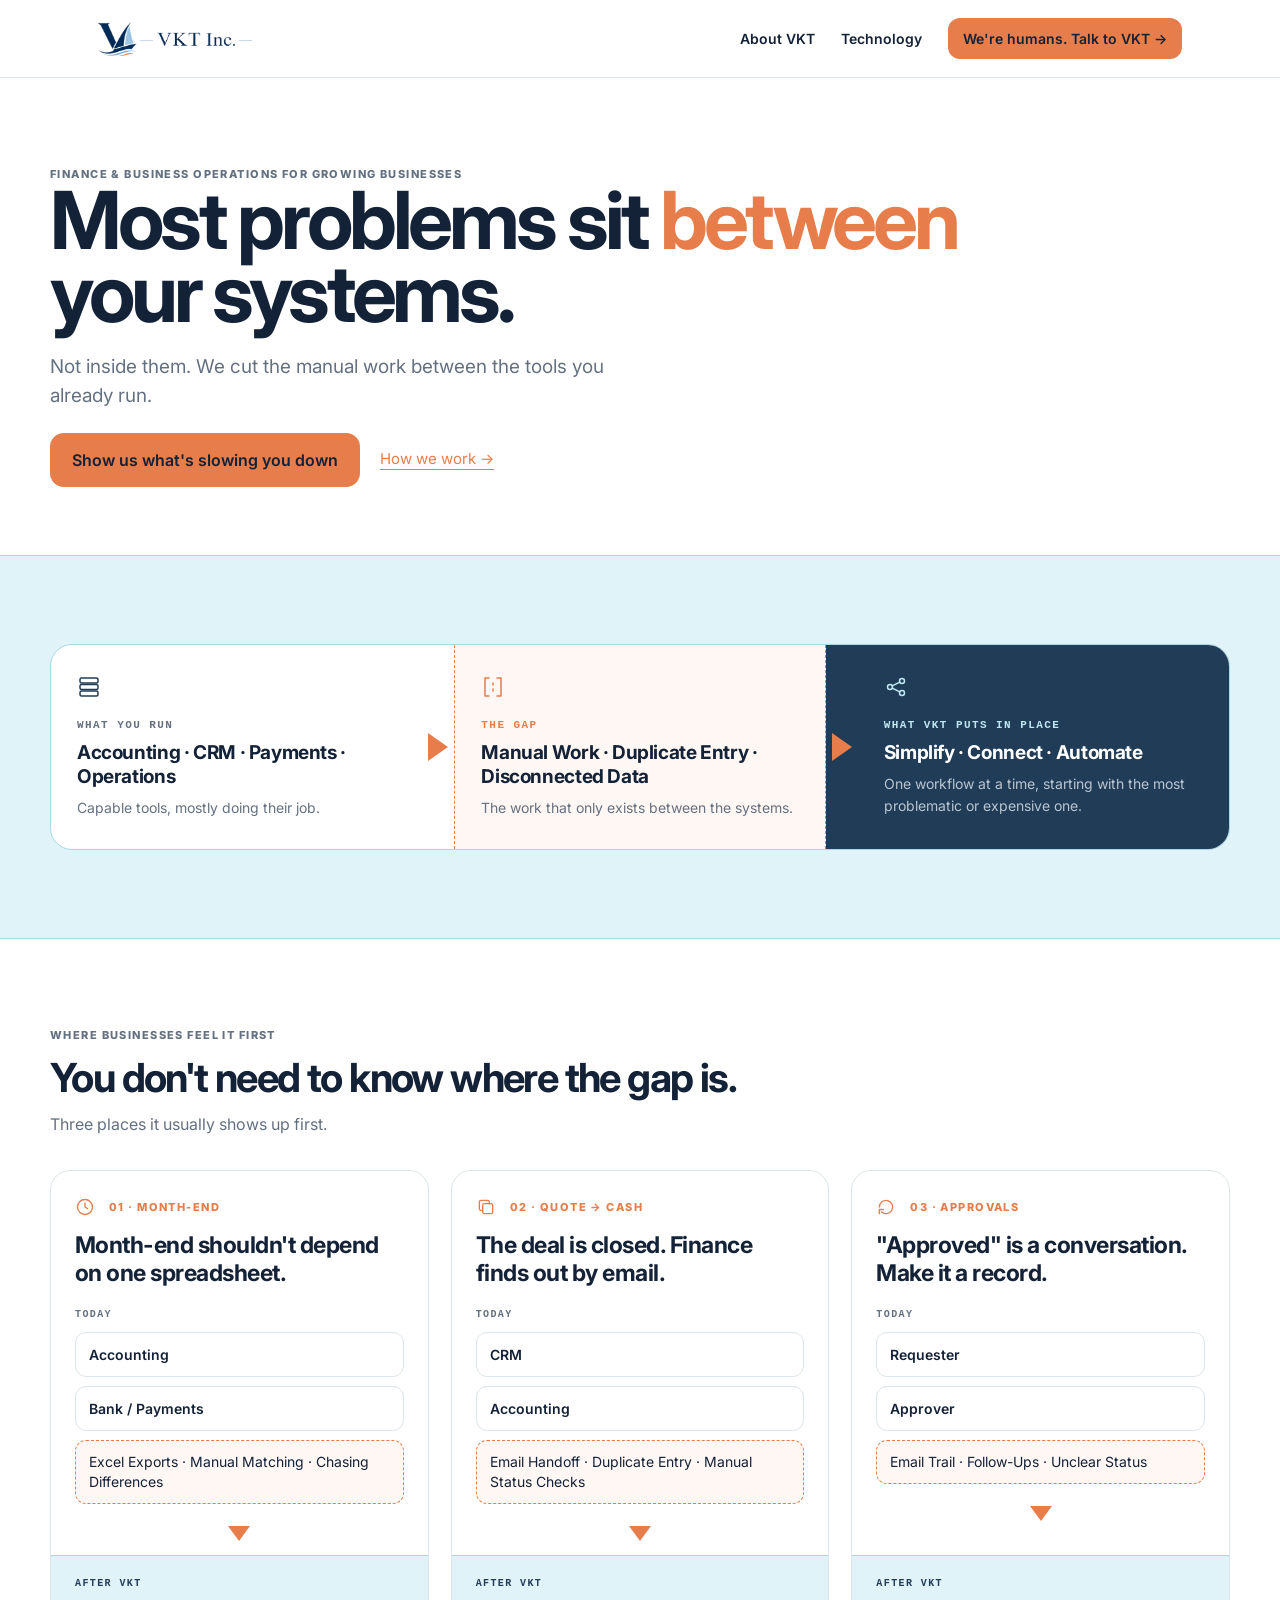
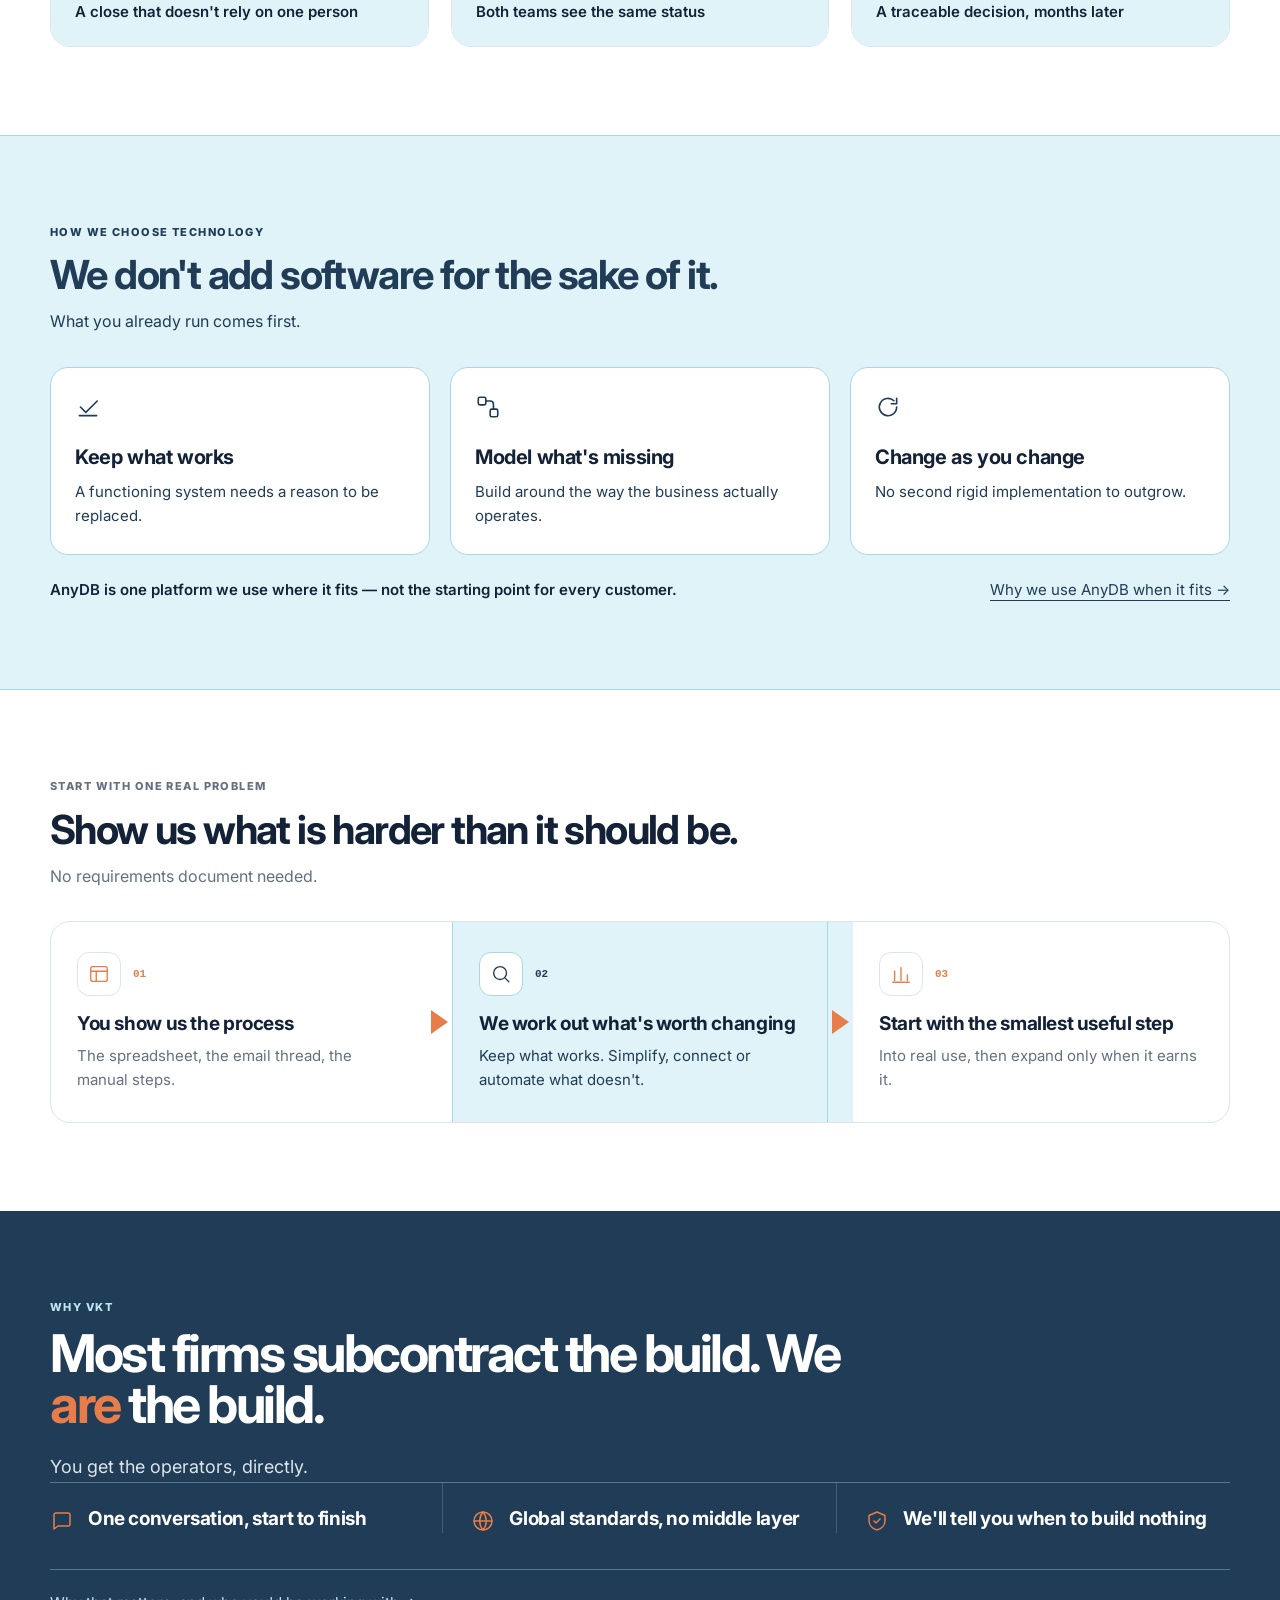
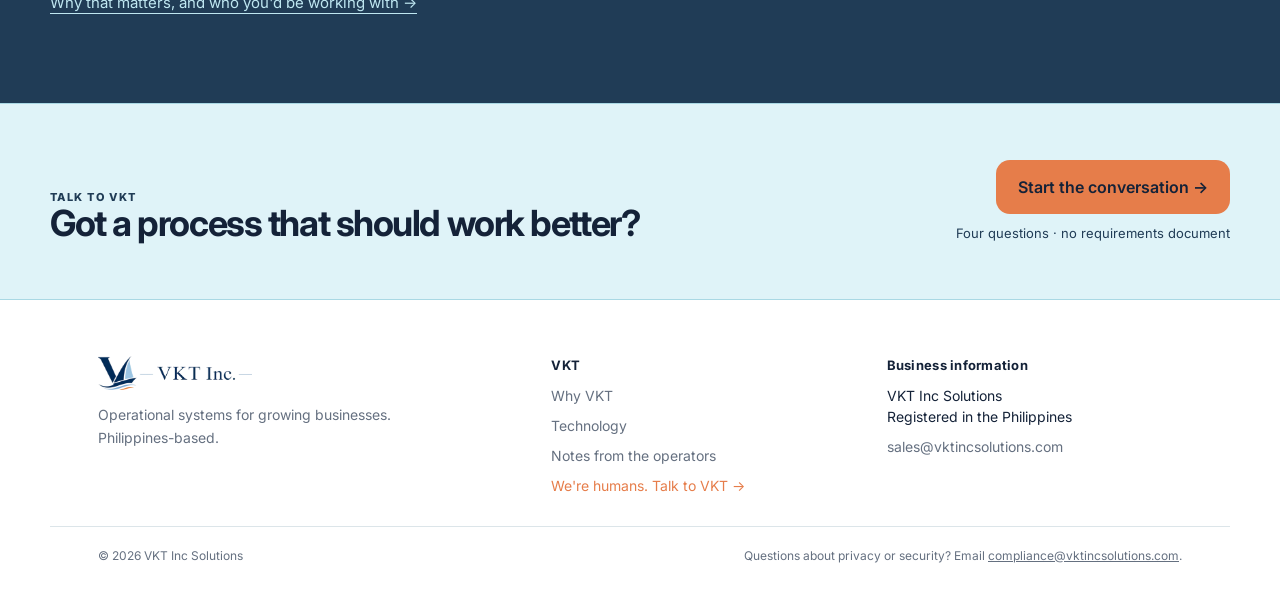
==== commit cf51b909: "Publish compliance/sales emails in footer; shorten field notes to 2 min read Co-Authored-By: Claude " ====
--- a/index.html
+++ b/index.html
@@ -323,11 +323,12 @@
     <div class="footer-col">
       <strong>Business information</strong>
       <span>VKT Inc Solutions<br>Registered in the Philippines</span>
+      <a href="mailto:sales@vktincsolutions.com">sales@vktincsolutions.com</a>
     </div>
   </div>
   <div class="footer-bottom">
     <span>© 2026 VKT Inc Solutions</span>
-    <span>Questions about privacy or security? Ask us through the contact form.</span>
+    <span>Questions about privacy or security? Email <a href="mailto:compliance@vktincsolutions.com">compliance@vktincsolutions.com</a>.</span>
   </div>
 </footer>
 
--- a/css/style.css
+++ b/css/style.css
@@ -364,6 +364,8 @@
 .footer-col a:hover{ color: var(--orange); }
 .footer-col a.cta{ color: var(--orange); }
 .footer-bottom{ max-width: var(--max); margin: 0 auto; padding: 20px var(--gutter) 34px; border-top: 1px solid var(--line); display: flex; justify-content: space-between; gap: 24px; font-size: 12px; color: var(--muted); flex-wrap: wrap; }
+.footer-bottom a{ color: var(--muted); text-decoration: underline; }
+.footer-bottom a:hover{ color: var(--orange); }
 
 /* ===== FAQ accordion ===== */
 .faq{ display: flex; flex-direction: column; border-top: 1px solid var(--navy); }
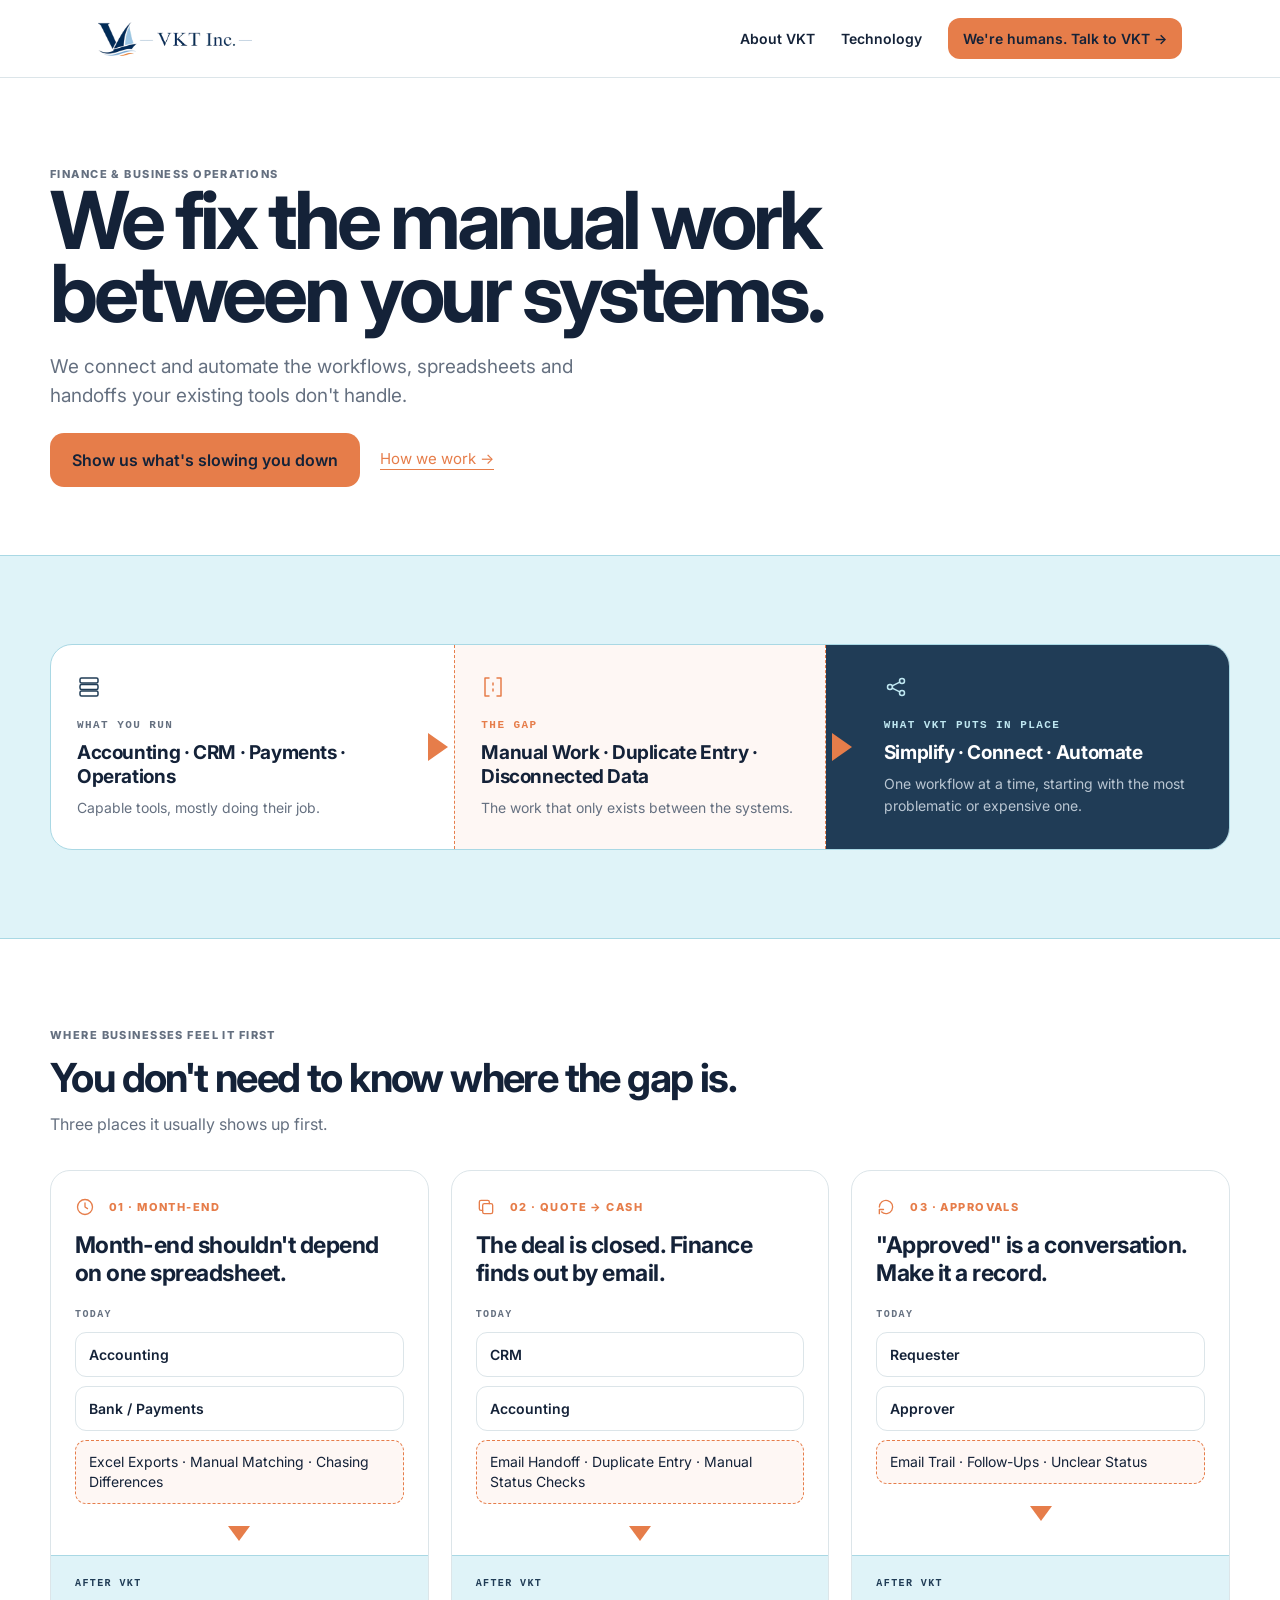
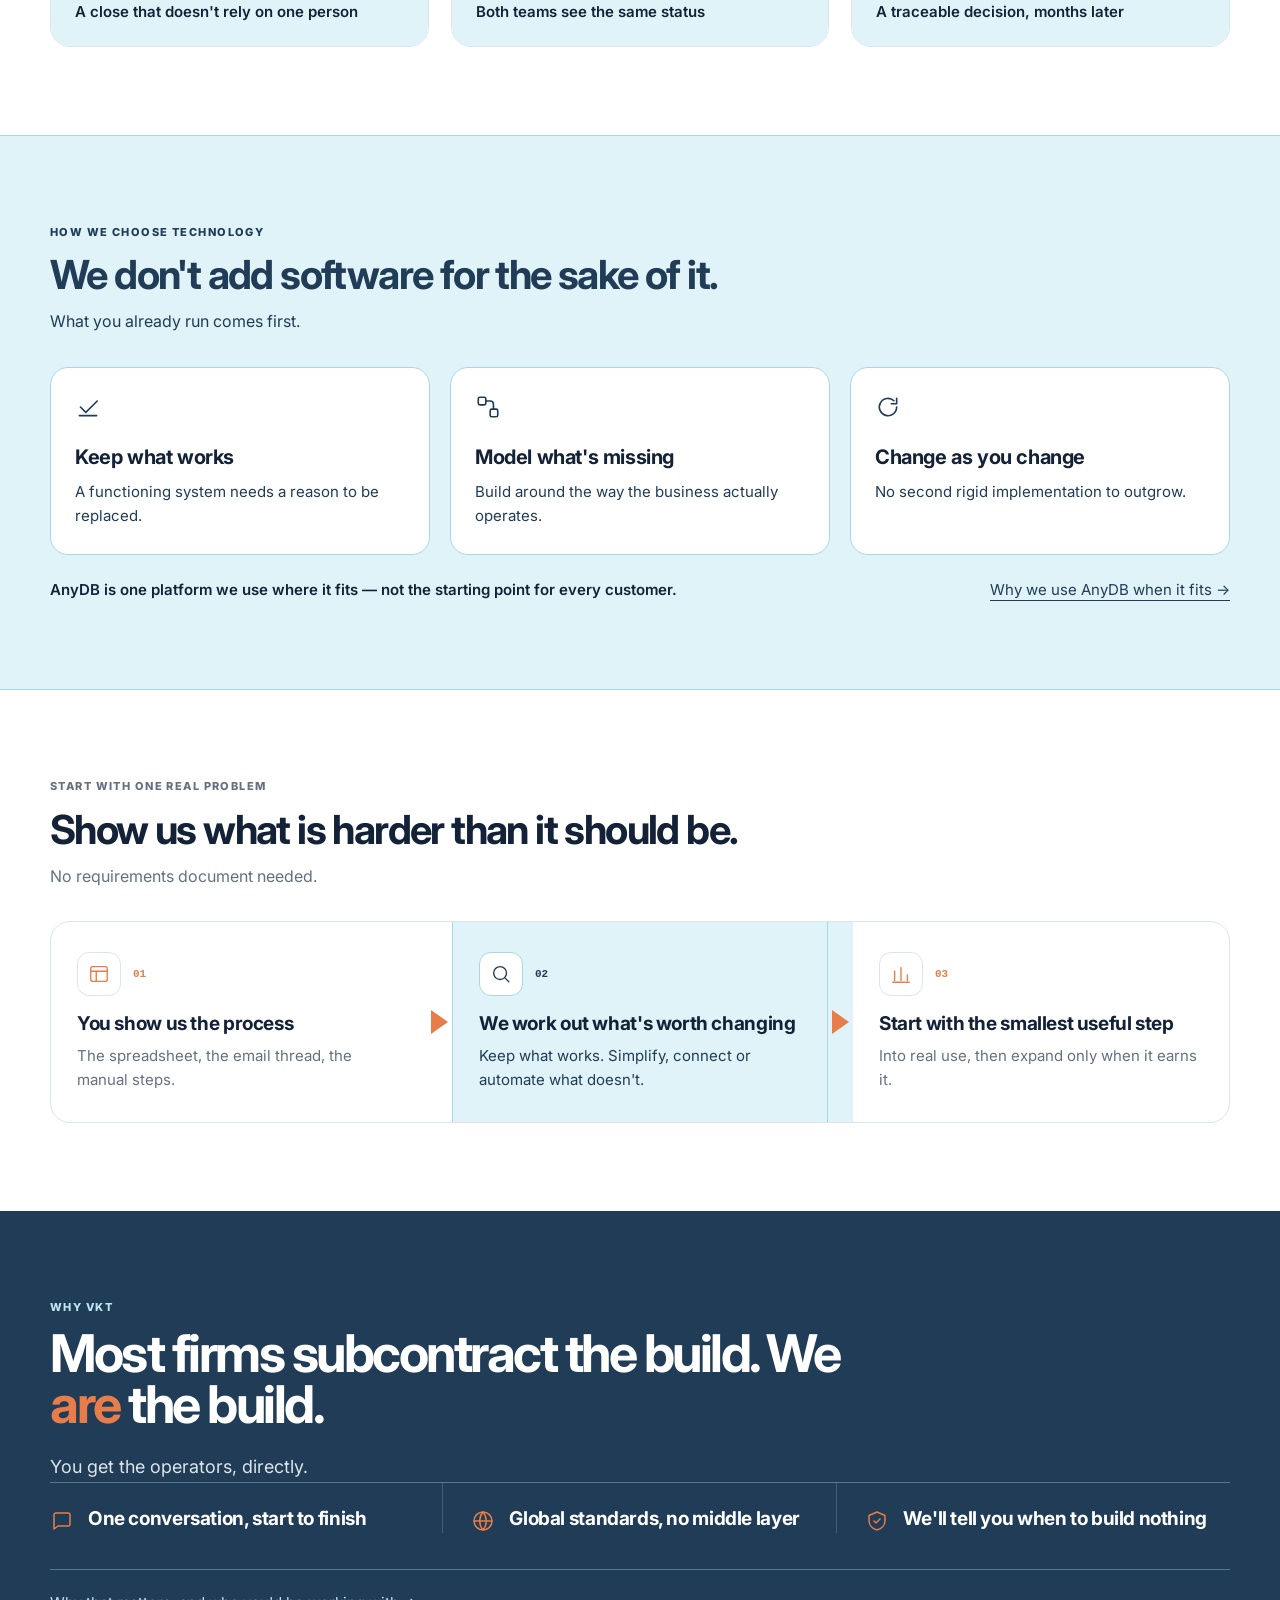
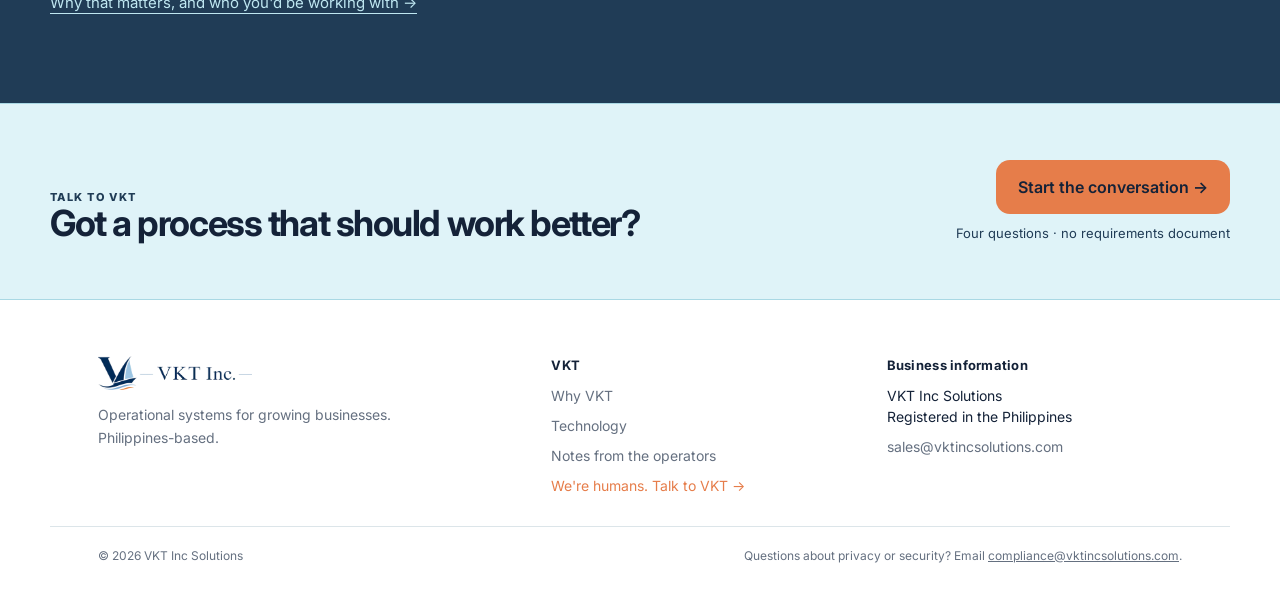
==== commit 015ef5bf: "Update homepage hero copy Co-Authored-By: Claude Sonnet 5 <noreply@anthropic.com> Claude-Session: ht" ====
--- a/index.html
+++ b/index.html
@@ -26,9 +26,9 @@
 
 <section class="hero-light" id="what-we-do">
   <div class="container">
-    <div class="eyebrow">Finance &amp; business operations for growing businesses</div>
-    <h1 class="fh-home2">Most problems sit <span>between</span> your systems.</h1>
-    <p>Not inside them. We cut the manual work between the tools you already run.</p>
+    <div class="eyebrow">Finance &amp; business operations</div>
+    <h1 class="fh-home2">We fix the manual work between your systems.</h1>
+    <p>We connect and automate the workflows, spreadsheets and handoffs your existing tools don't handle.</p>
     <div class="hero-ctas">
       <a href="talk-to-us.html" class="btn">Show us what's slowing you down</a>
       <a href="index.html#how-we-work" class="link-cta">How we work →</a>
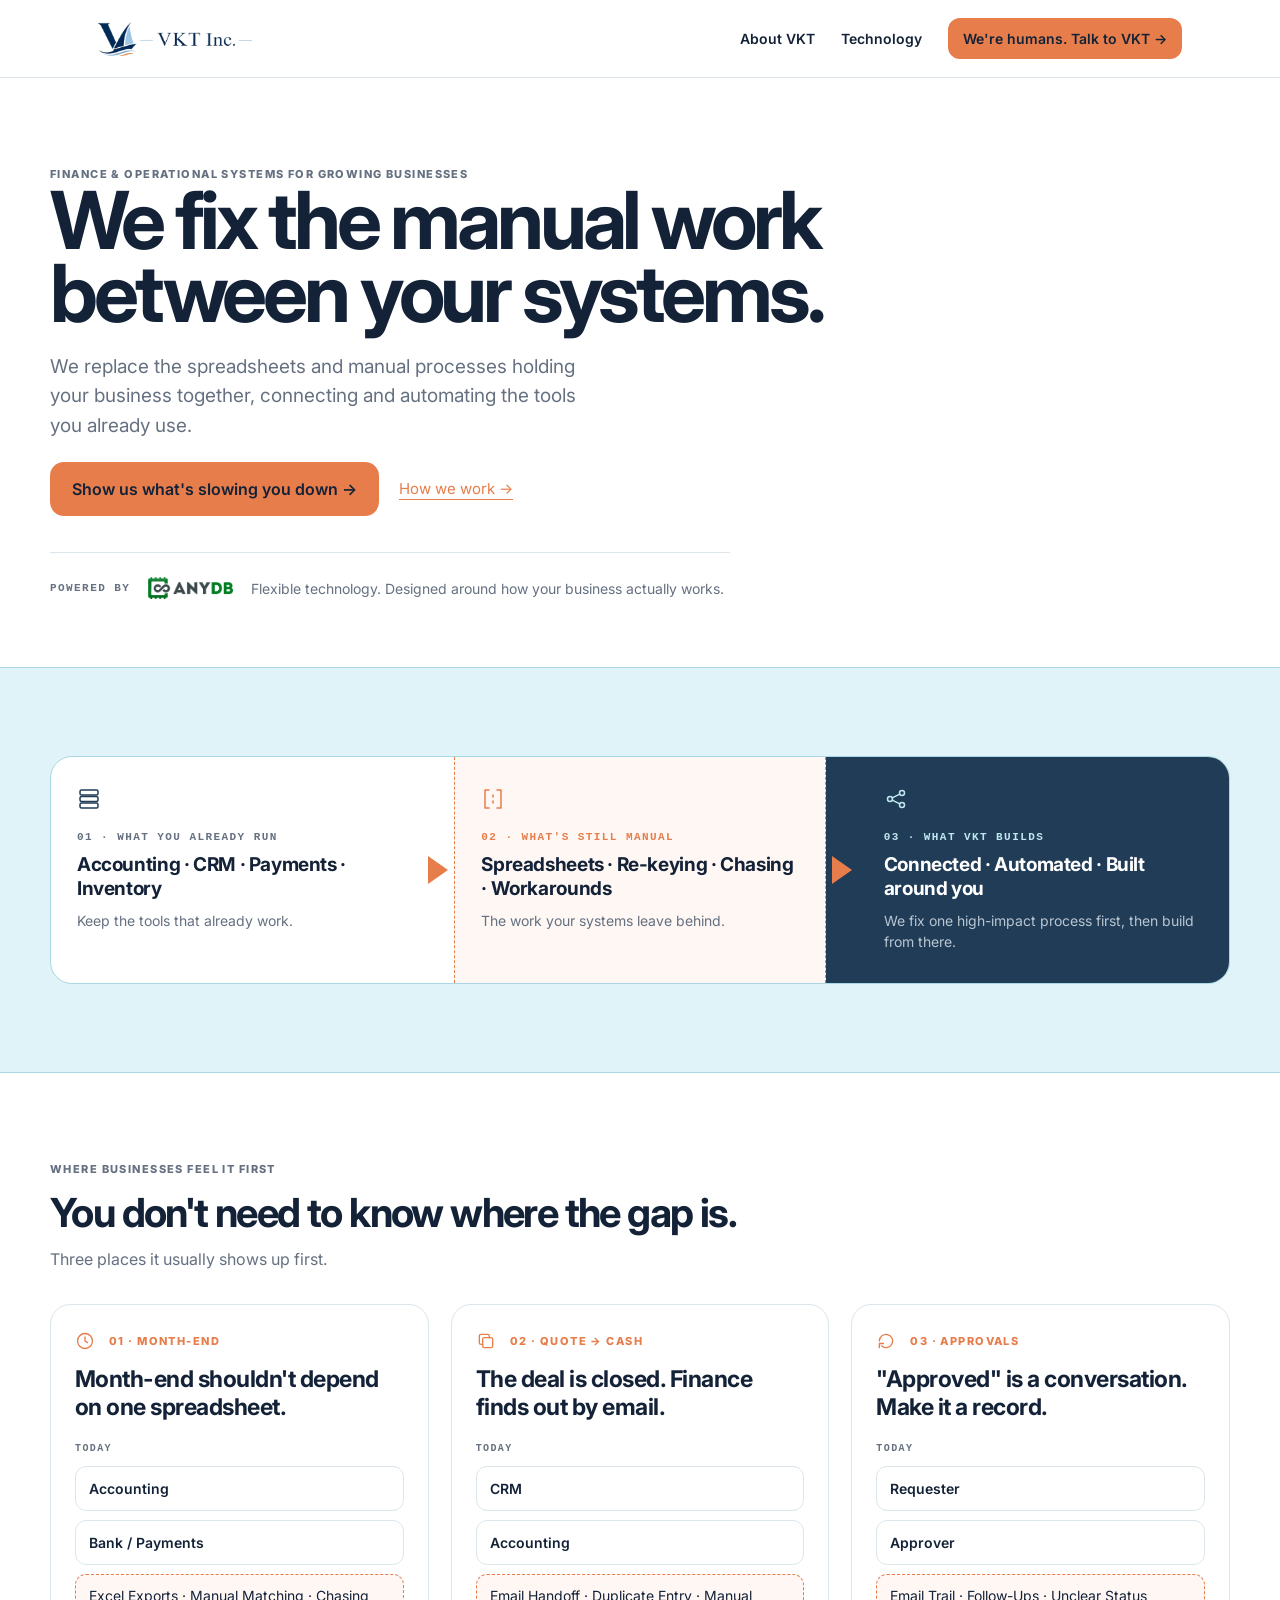
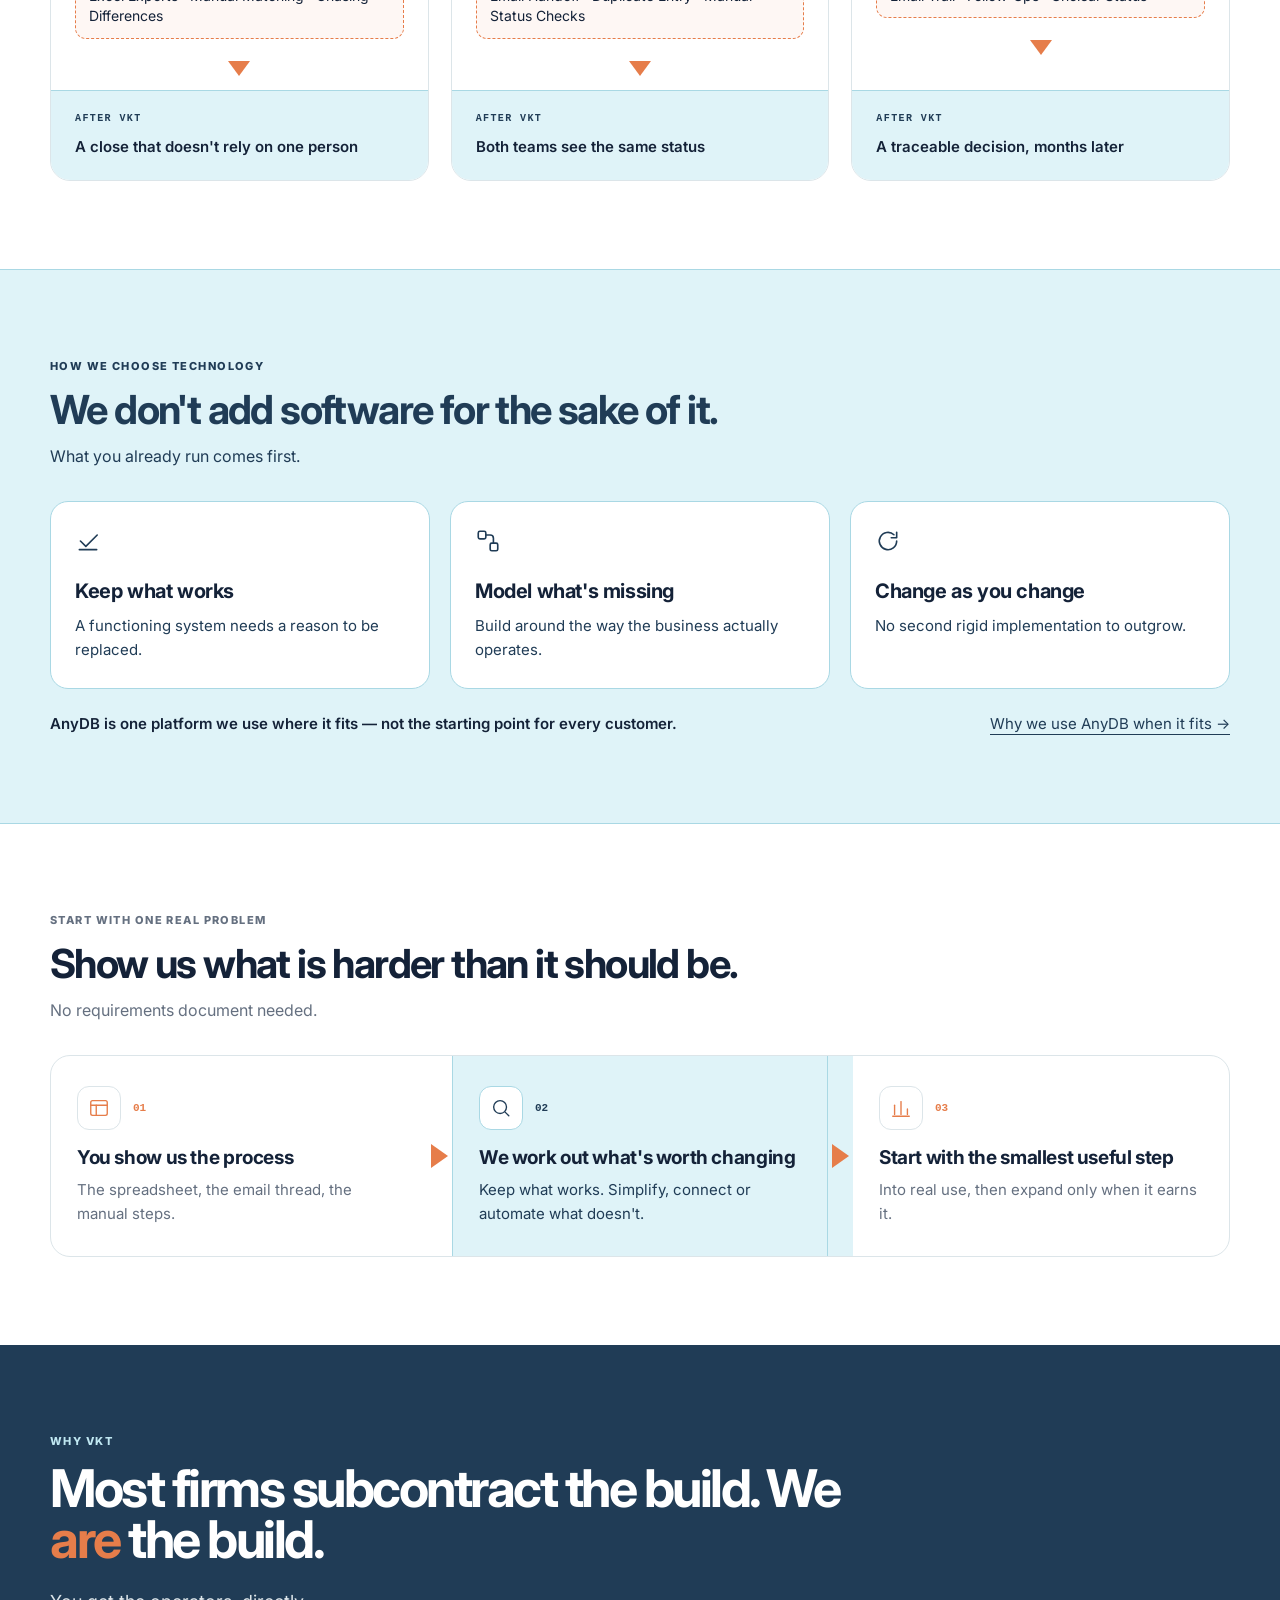
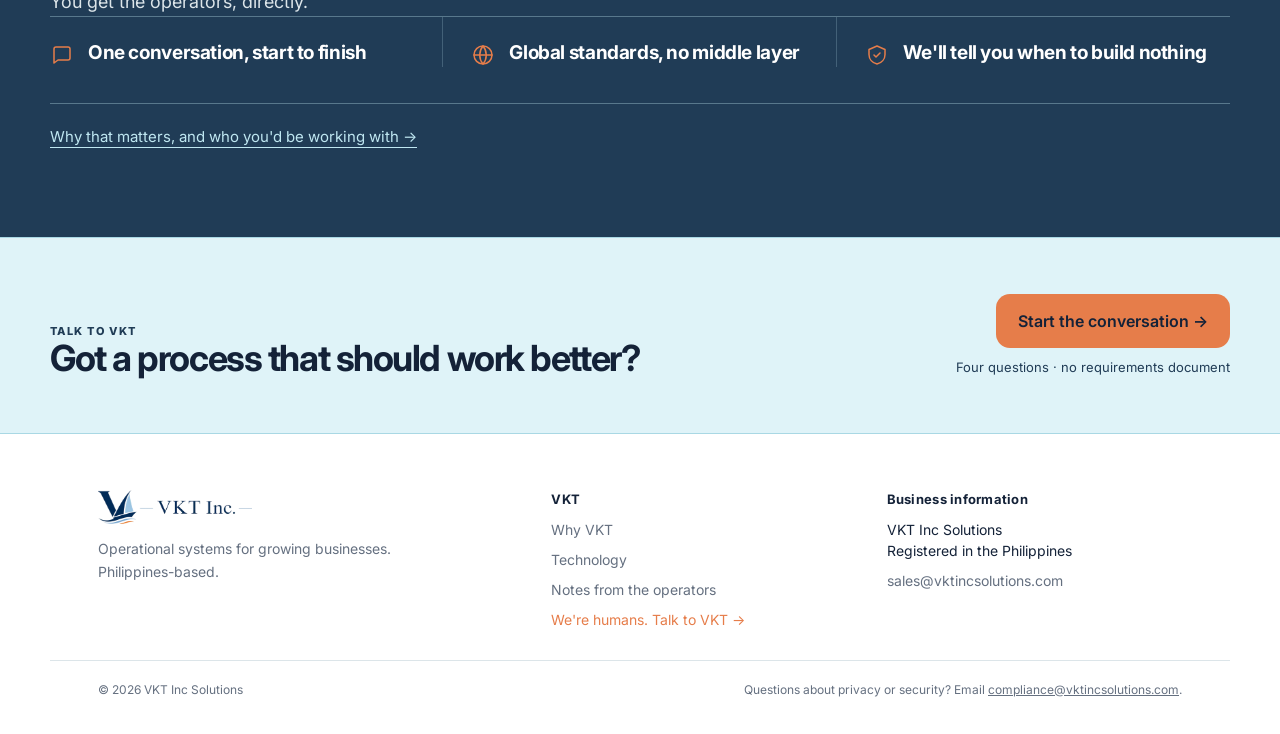
==== commit 571c1094: "Revise homepage hero copy, add powered-by AnyDB block, update gap illustration Co-Authored-By: Claud" ====
--- a/index.html
+++ b/index.html
@@ -26,12 +26,17 @@
 
 <section class="hero-light" id="what-we-do">
   <div class="container">
-    <div class="eyebrow">Finance &amp; business operations</div>
+    <div class="eyebrow">Finance &amp; operational systems for growing businesses</div>
     <h1 class="fh-home2">We fix the manual work between your systems.</h1>
-    <p>We connect and automate the workflows, spreadsheets and handoffs your existing tools don't handle.</p>
+    <p>We replace the spreadsheets and manual processes holding your business together, connecting and automating the tools you already use.</p>
     <div class="hero-ctas">
-      <a href="talk-to-us.html" class="btn">Show us what's slowing you down</a>
+      <a href="talk-to-us.html" class="btn">Show us what's slowing you down →</a>
       <a href="index.html#how-we-work" class="link-cta">How we work →</a>
+    </div>
+    <div class="hero-powered-by">
+      <span class="kicker">POWERED BY</span>
+      <img src="assets/anydb-logo-white.png" alt="AnyDB" class="hero-powered-by-logo">
+      <p>Flexible technology. Designed around how your business actually works.</p>
     </div>
   </div>
 </section>
@@ -41,23 +46,23 @@
     <div class="gap-cards">
       <div class="gap-cell">
         <svg width="24" height="24" viewBox="0 0 24 24" fill="none" stroke="#203C56" stroke-width="1.5" stroke-linecap="round" stroke-linejoin="round"><rect x="3" y="3" width="18" height="5" rx="1.5"></rect><rect x="3" y="9.5" width="18" height="5" rx="1.5"></rect><rect x="3" y="16" width="18" height="5" rx="1.5"></rect></svg>
-        <div class="kicker" style="margin-top:14px">WHAT YOU RUN</div>
-        <strong>Accounting · CRM · Payments · Operations</strong>
-        <p>Capable tools, mostly doing their job.</p>
+        <div class="kicker" style="margin-top:14px">01 · WHAT YOU ALREADY RUN</div>
+        <strong>Accounting · CRM · Payments · Inventory</strong>
+        <p>Keep the tools that already work.</p>
       </div>
       <div class="gap-arrow-cell"><span></span></div>
       <div class="gap-cell the-gap">
         <svg width="24" height="24" viewBox="0 0 24 24" fill="none" stroke="#E67D4A" stroke-width="1.5" stroke-linecap="round" stroke-linejoin="round"><path d="M8 3H4v18h4"></path><path d="M16 3h4v18h-4"></path><path d="M12 8v2"></path><path d="M12 14v2"></path></svg>
-        <div class="kicker" style="margin-top:14px;color:var(--orange)">THE GAP</div>
-        <strong>Manual Work · Duplicate Entry · Disconnected Data</strong>
-        <p>The work that only exists between the systems.</p>
+        <div class="kicker" style="margin-top:14px;color:var(--orange)">02 · WHAT'S STILL MANUAL</div>
+        <strong>Spreadsheets · Re-keying · Chasing · Workarounds</strong>
+        <p>The work your systems leave behind.</p>
       </div>
       <div class="gap-arrow-cell vkt-side"><span></span></div>
       <div class="gap-cell vkt">
         <svg width="24" height="24" viewBox="0 0 24 24" fill="none" stroke="#BFE7F1" stroke-width="1.5" stroke-linecap="round" stroke-linejoin="round"><circle cx="6" cy="12" r="2.5"></circle><circle cx="18" cy="6" r="2.5"></circle><circle cx="18" cy="18" r="2.5"></circle><path d="M8.2 10.9 15.8 7.1"></path><path d="M8.2 13.1l7.6 3.8"></path></svg>
-        <div class="kicker" style="margin-top:14px;color:var(--ice-text)">WHAT VKT PUTS IN PLACE</div>
-        <strong>Simplify · Connect · Automate</strong>
-        <p>One workflow at a time, starting with the most problematic or expensive one.</p>
+        <div class="kicker" style="margin-top:14px;color:var(--ice-text)">03 · WHAT VKT BUILDS</div>
+        <strong>Connected · Automated · Built around you</strong>
+        <p>We fix one high-impact process first, then build from there.</p>
       </div>
     </div>
   </div>
--- a/css/style.css
+++ b/css/style.css
@@ -252,6 +252,9 @@
 .hero-light h1{ font-weight: 700; color: var(--navy); max-width: 960px; }
 .hero-light h1 span{ color: var(--orange); }
 .hero-light p{ margin-top: 22px; font-size: clamp(16px, calc(16px + 3 * ((100vw - 390px) / 790)), 19px); line-height: 1.55; color: var(--muted); max-width: 560px; }
+.hero-powered-by{ display: flex; align-items: center; flex-wrap: wrap; gap: 14px 18px; margin-top: 36px; padding-top: 24px; border-top: 1px solid var(--line); max-width: 680px; }
+.hero-powered-by-logo{ height: 22px; width: auto; flex: none; }
+.hero-powered-by p{ margin: 0; font-size: 14px; line-height: 1.5; color: var(--muted); flex: 1 1 220px; max-width: none; }
 
 /* Icon-illustrated gap band (single markup, reflows row -> stack) */
 .gap-cards-wrap{ background: var(--ice); border-top: 1px solid var(--ice-border); border-bottom: 1px solid var(--ice-border); padding: var(--pad-md) var(--gutter); }
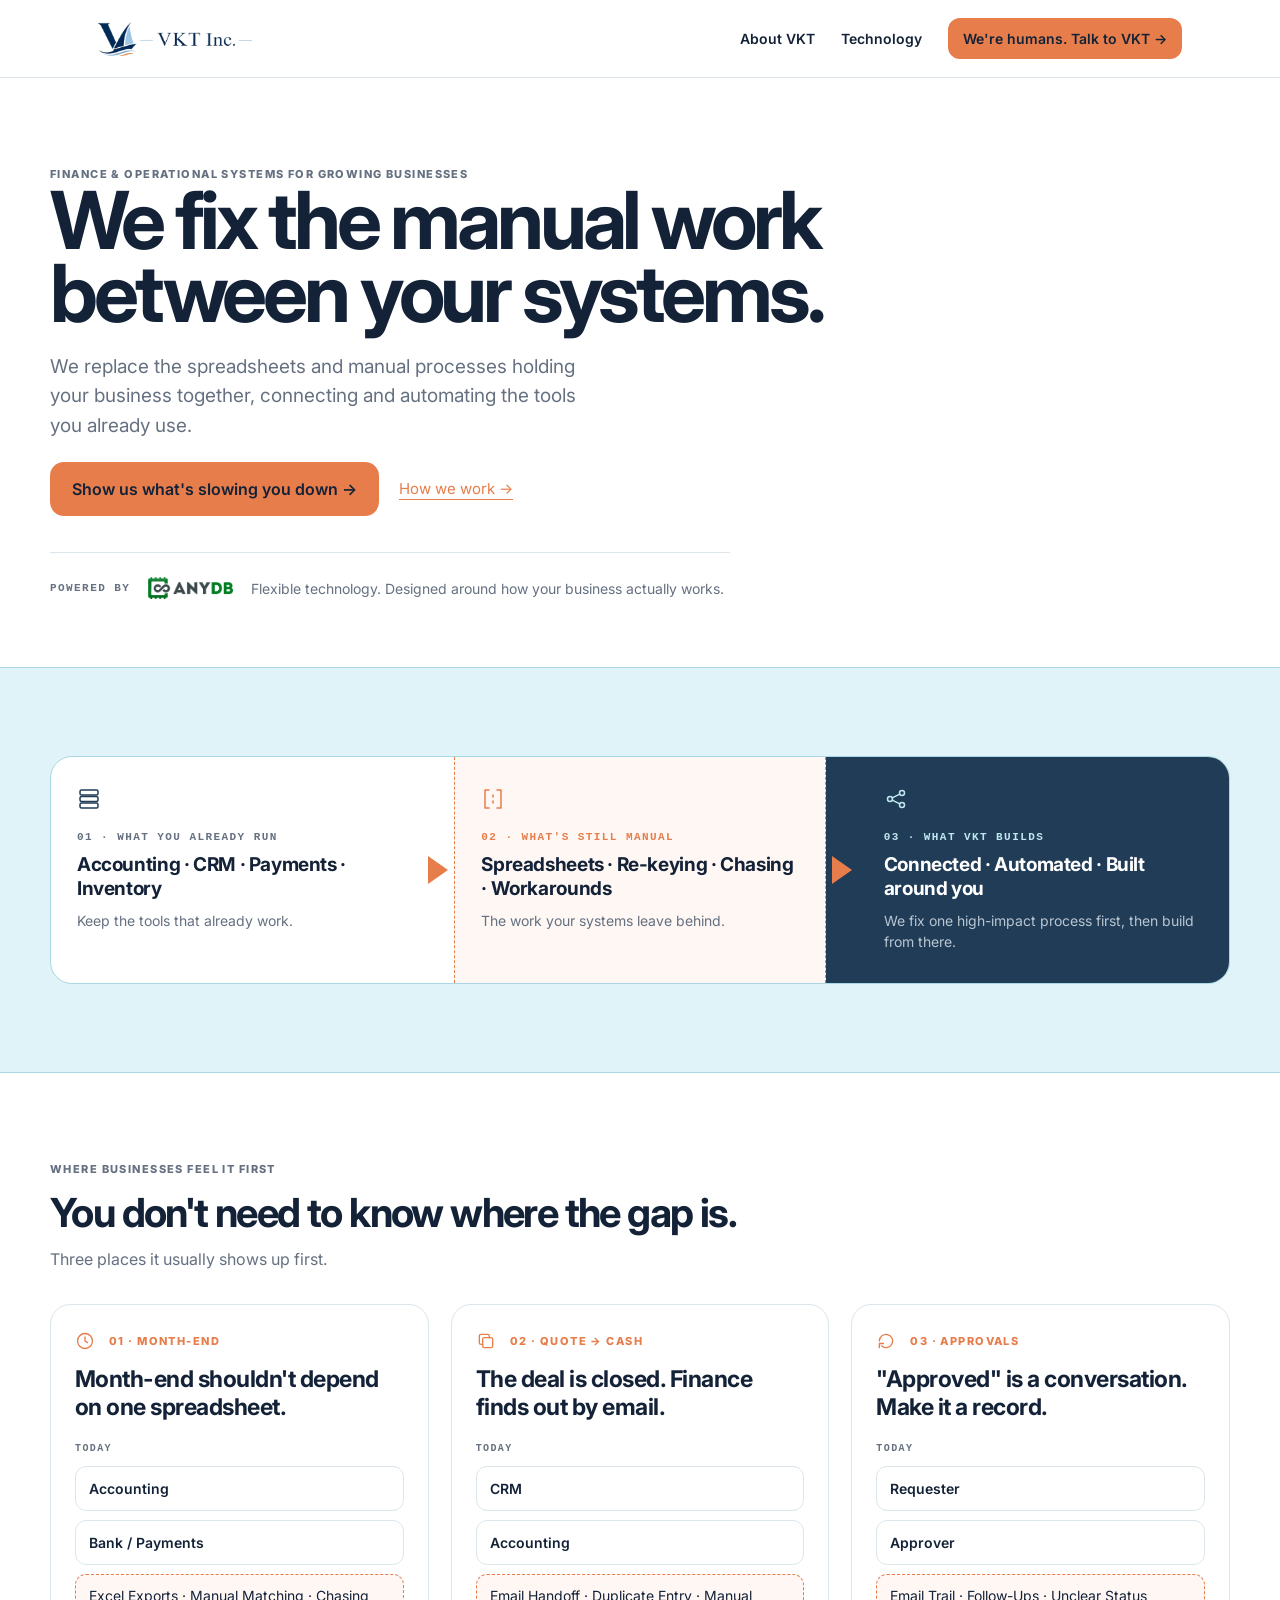
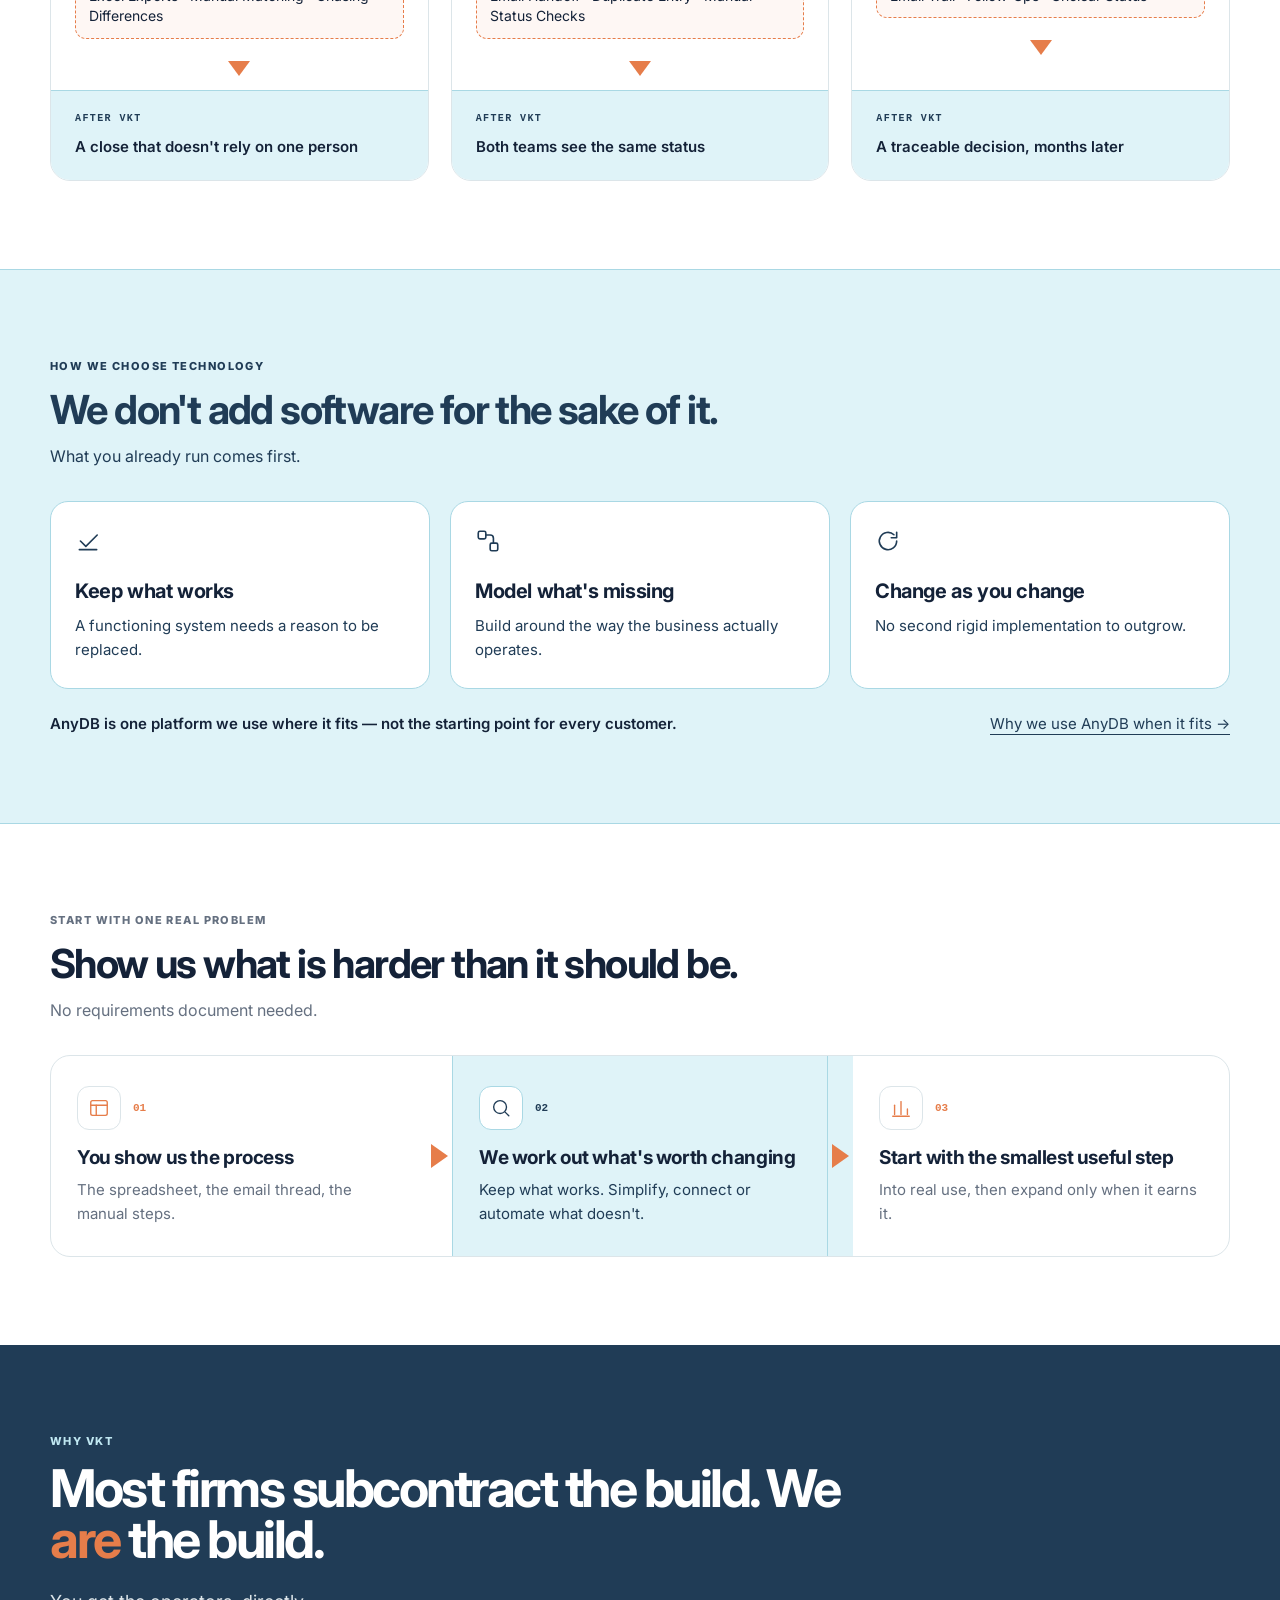
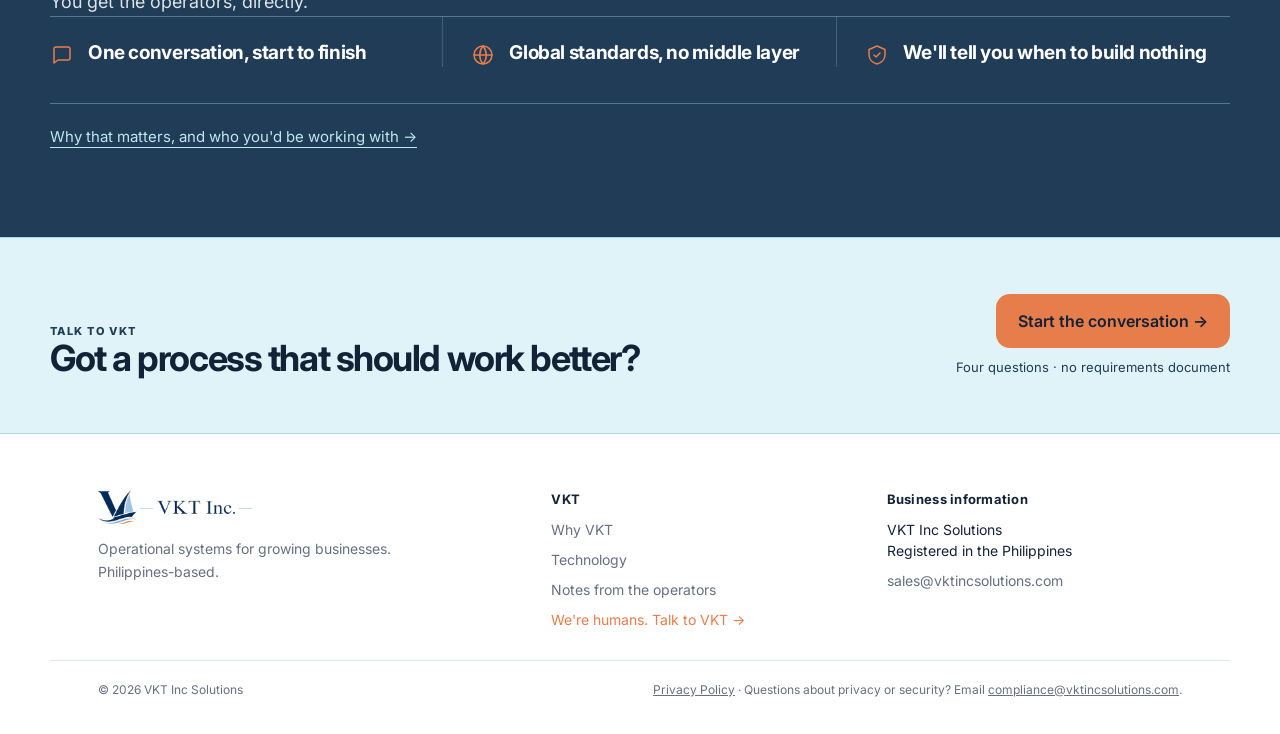
==== commit 6b2b69c4: "Add Privacy Policy page and link it from every footer Draft a generic policy scoped to what this sit" ====
--- a/index.html
+++ b/index.html
@@ -333,7 +333,7 @@
   </div>
   <div class="footer-bottom">
     <span>© 2026 VKT Inc Solutions</span>
-    <span>Questions about privacy or security? Email <a href="mailto:compliance@vktincsolutions.com">compliance@vktincsolutions.com</a>.</span>
+    <span><a href="privacy-policy.html">Privacy Policy</a> · Questions about privacy or security? Email <a href="mailto:compliance@vktincsolutions.com">compliance@vktincsolutions.com</a>.</span>
   </div>
 </footer>
 
--- a/css/style.css
+++ b/css/style.css
@@ -415,10 +415,6 @@
 .obj-system-list span.dim{ background: var(--navy-mid); border: 1px solid rgba(191,231,241,.3); }
 .obj-system-list span.hot{ background: var(--orange); color: var(--navy); font-weight: 700; }
 
-/* ===== AnyDB: use-case chips ===== */
-.usecase-chips{ display: flex; flex-wrap: wrap; gap: 12px; }
-.usecase-chip{ display: flex; align-items: center; gap: 11px; border: 1px solid var(--line); border-radius: 14px; padding: 14px 18px; font-size: 16px; font-weight: 600; }
-
 /* ===== AnyDB: 4-week build grid ===== */
 .build-weeks{ display: grid; grid-template-columns: repeat(4,minmax(0,1fr)); gap: 0; background: #fff; border: 1px solid var(--ice-border); border-radius: 20px; overflow: hidden; }
 .build-weeks > div{ padding: 26px 22px; border-right: 1px solid var(--line); }
@@ -547,6 +543,9 @@
 .article-body p.lede{ font-size: 19px; color: var(--navy); }
 .article-body .pull{ font-style: italic; font-size: clamp(20px, calc(20px + 6 * ((100vw - 390px) / 790)), 26px); line-height: 1.32; margin: 26px 0; padding-left: 20px; border-left: 2px solid var(--orange); }
 .article-body h2{ font-size: 21px; font-weight: 600; line-height: 1.3; margin: 30px 0 10px; color: var(--navy); }
+.article-body ul{ margin: 16px 0; padding-left: 22px; }
+.article-body li{ font-size: 17px; line-height: 1.68; color: var(--muted); margin: 10px 0; }
+.article-body li strong{ color: var(--navy); }
 .article-diagram{ margin: 26px 0; border: 1px solid var(--line); border-radius: 16px; overflow: hidden; }
 .article-diagram-head{ padding: 18px 20px; display: flex; gap: 12px; align-items: center; flex-wrap: wrap; }
 .article-diagram-head span{ font: 700 10px var(--font-mono); letter-spacing: .14em; color: var(--muted); }
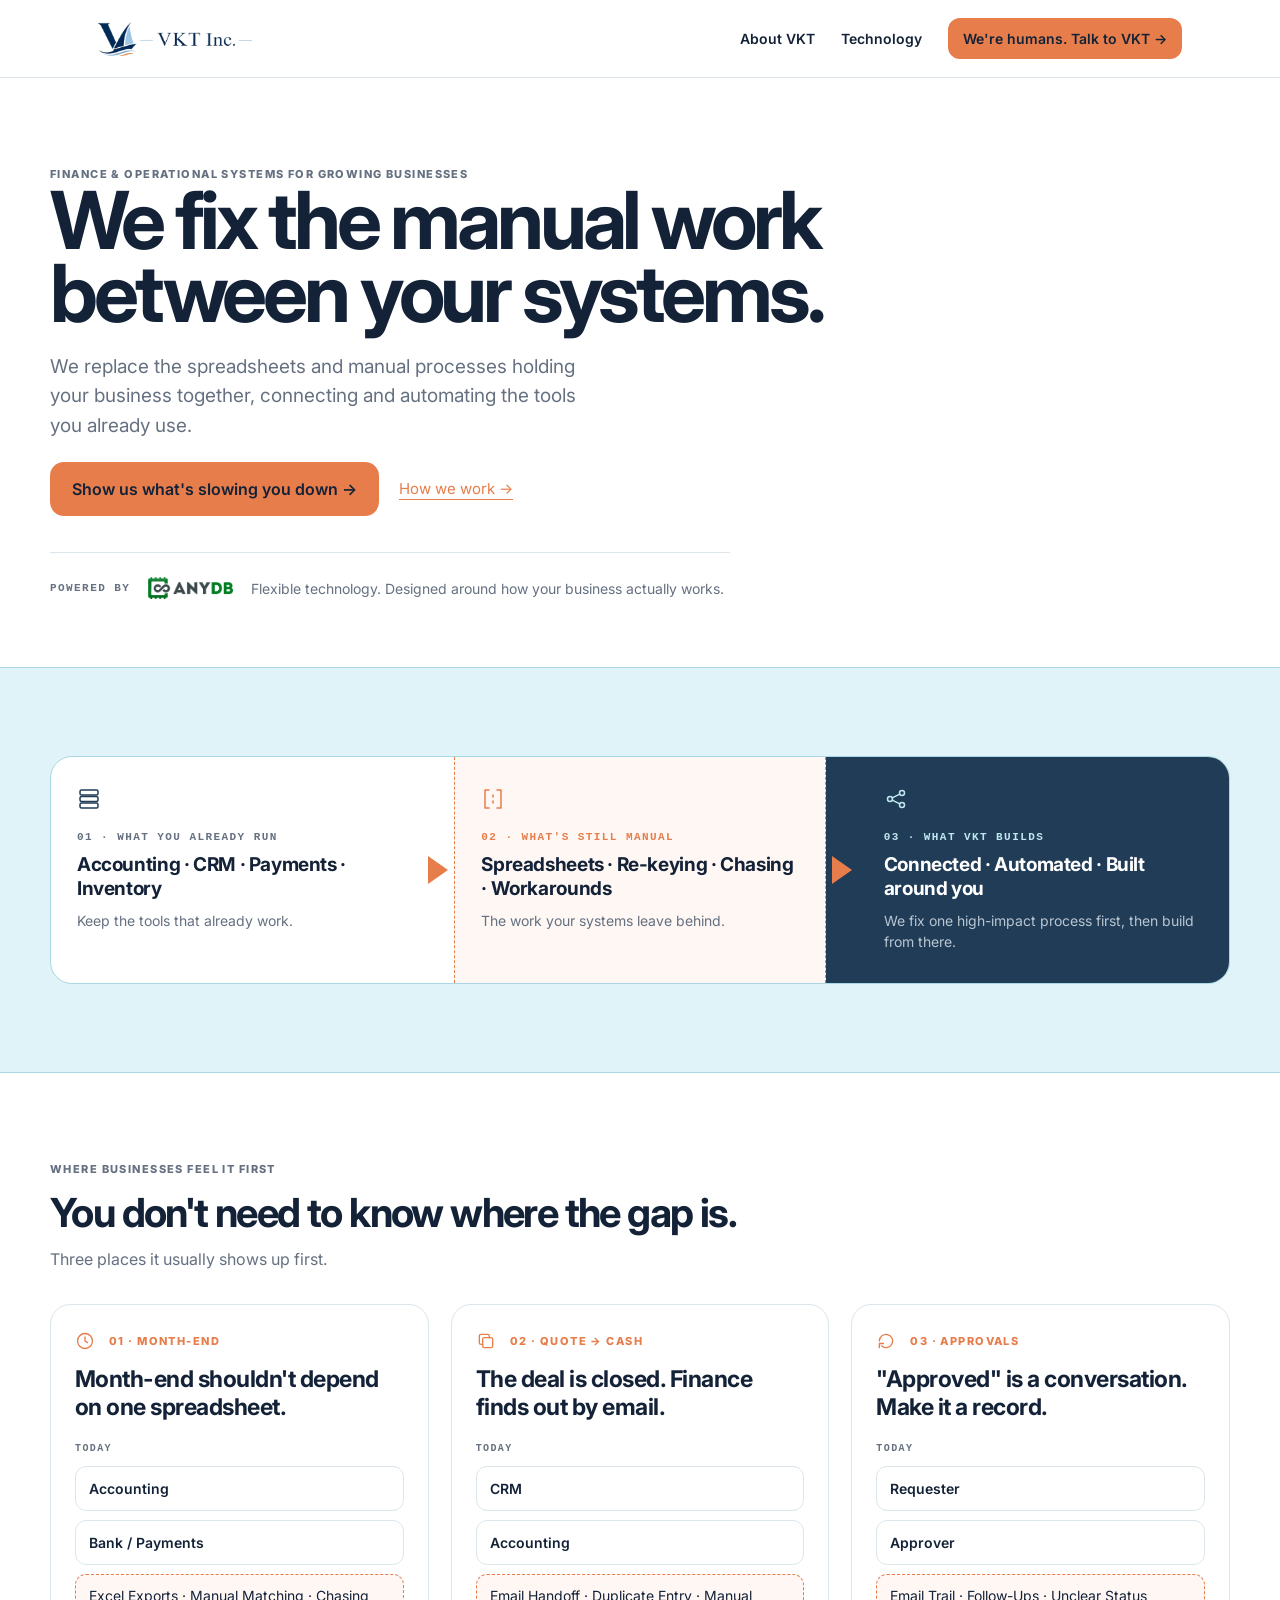
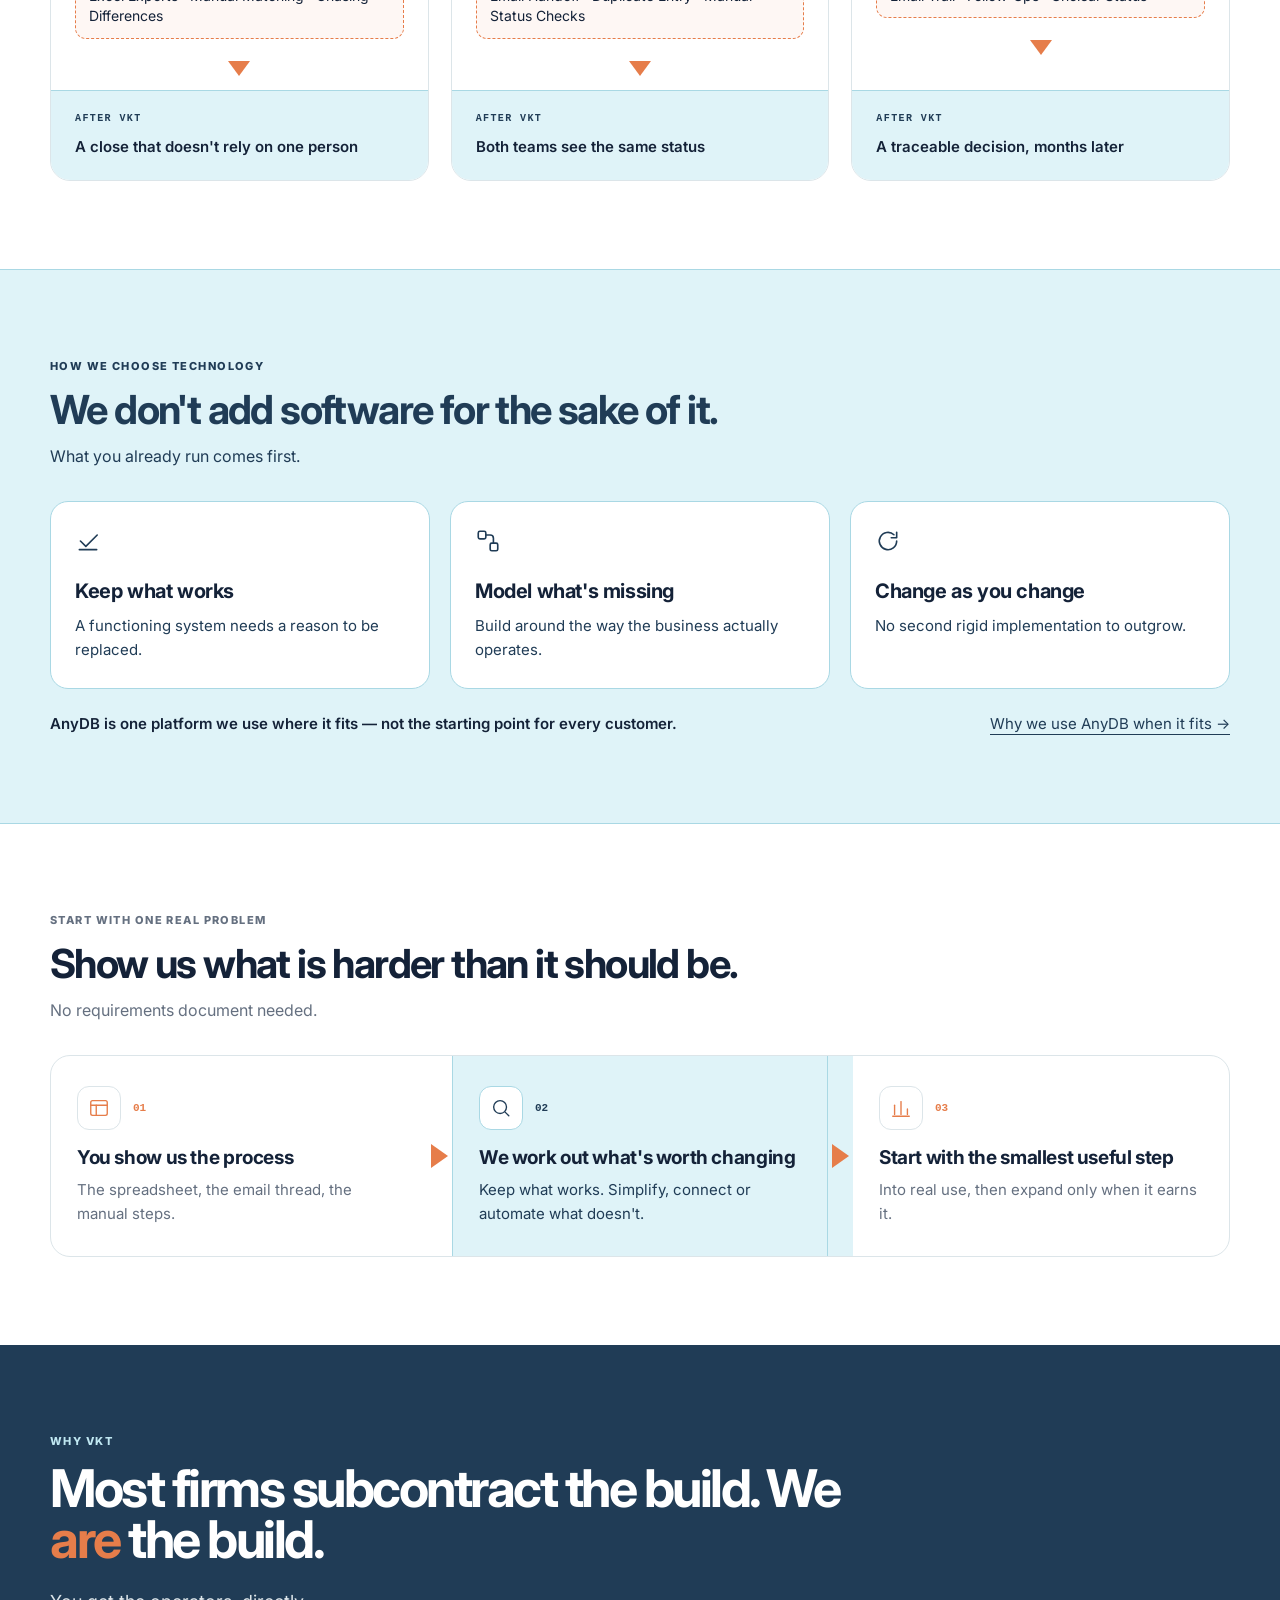
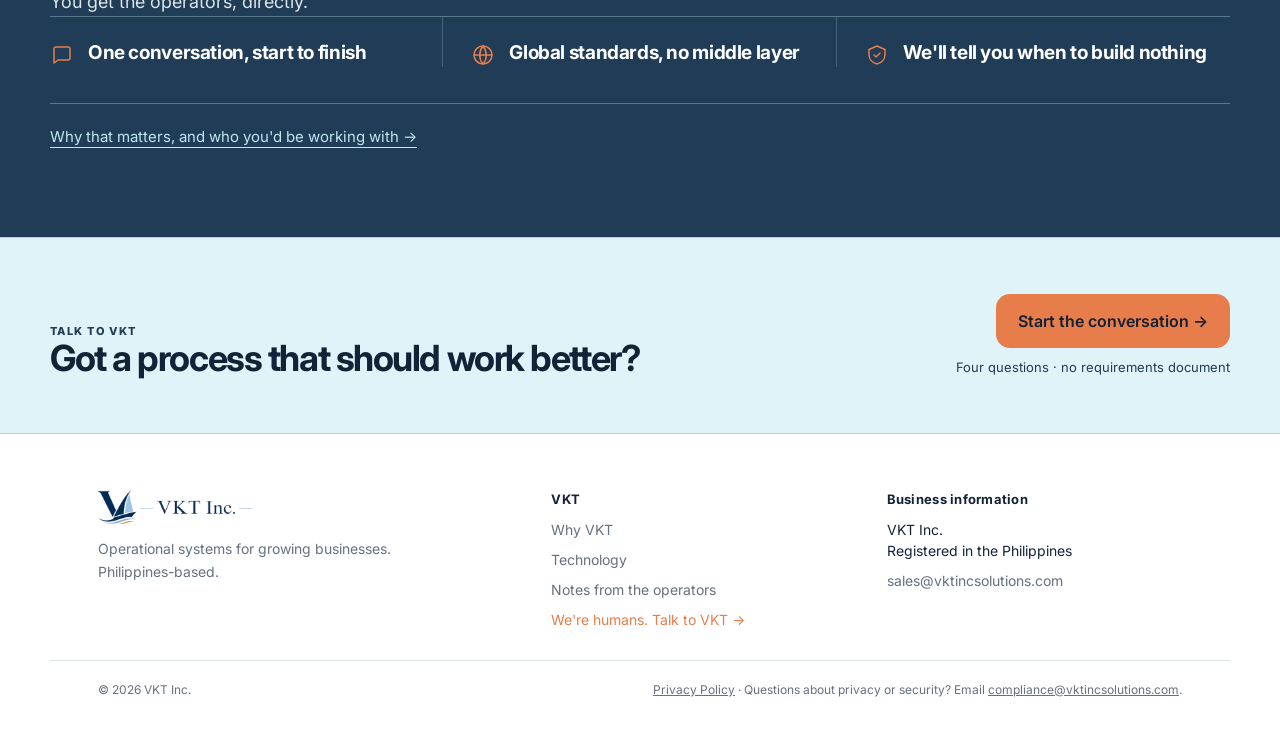
==== commit b8c35d24: "Anonymize CFO byline and standardize brand name to VKT Inc. Replace the "Mitzi" byline/attribution i" ====
--- a/index.html
+++ b/index.html
@@ -327,12 +327,12 @@
     </div>
     <div class="footer-col">
       <strong>Business information</strong>
-      <span>VKT Inc Solutions<br>Registered in the Philippines</span>
+      <span>VKT Inc.<br>Registered in the Philippines</span>
       <a href="mailto:sales@vktincsolutions.com">sales@vktincsolutions.com</a>
     </div>
   </div>
   <div class="footer-bottom">
-    <span>© 2026 VKT Inc Solutions</span>
+    <span>© 2026 VKT Inc.</span>
     <span><a href="privacy-policy.html">Privacy Policy</a> · Questions about privacy or security? Email <a href="mailto:compliance@vktincsolutions.com">compliance@vktincsolutions.com</a>.</span>
   </div>
 </footer>
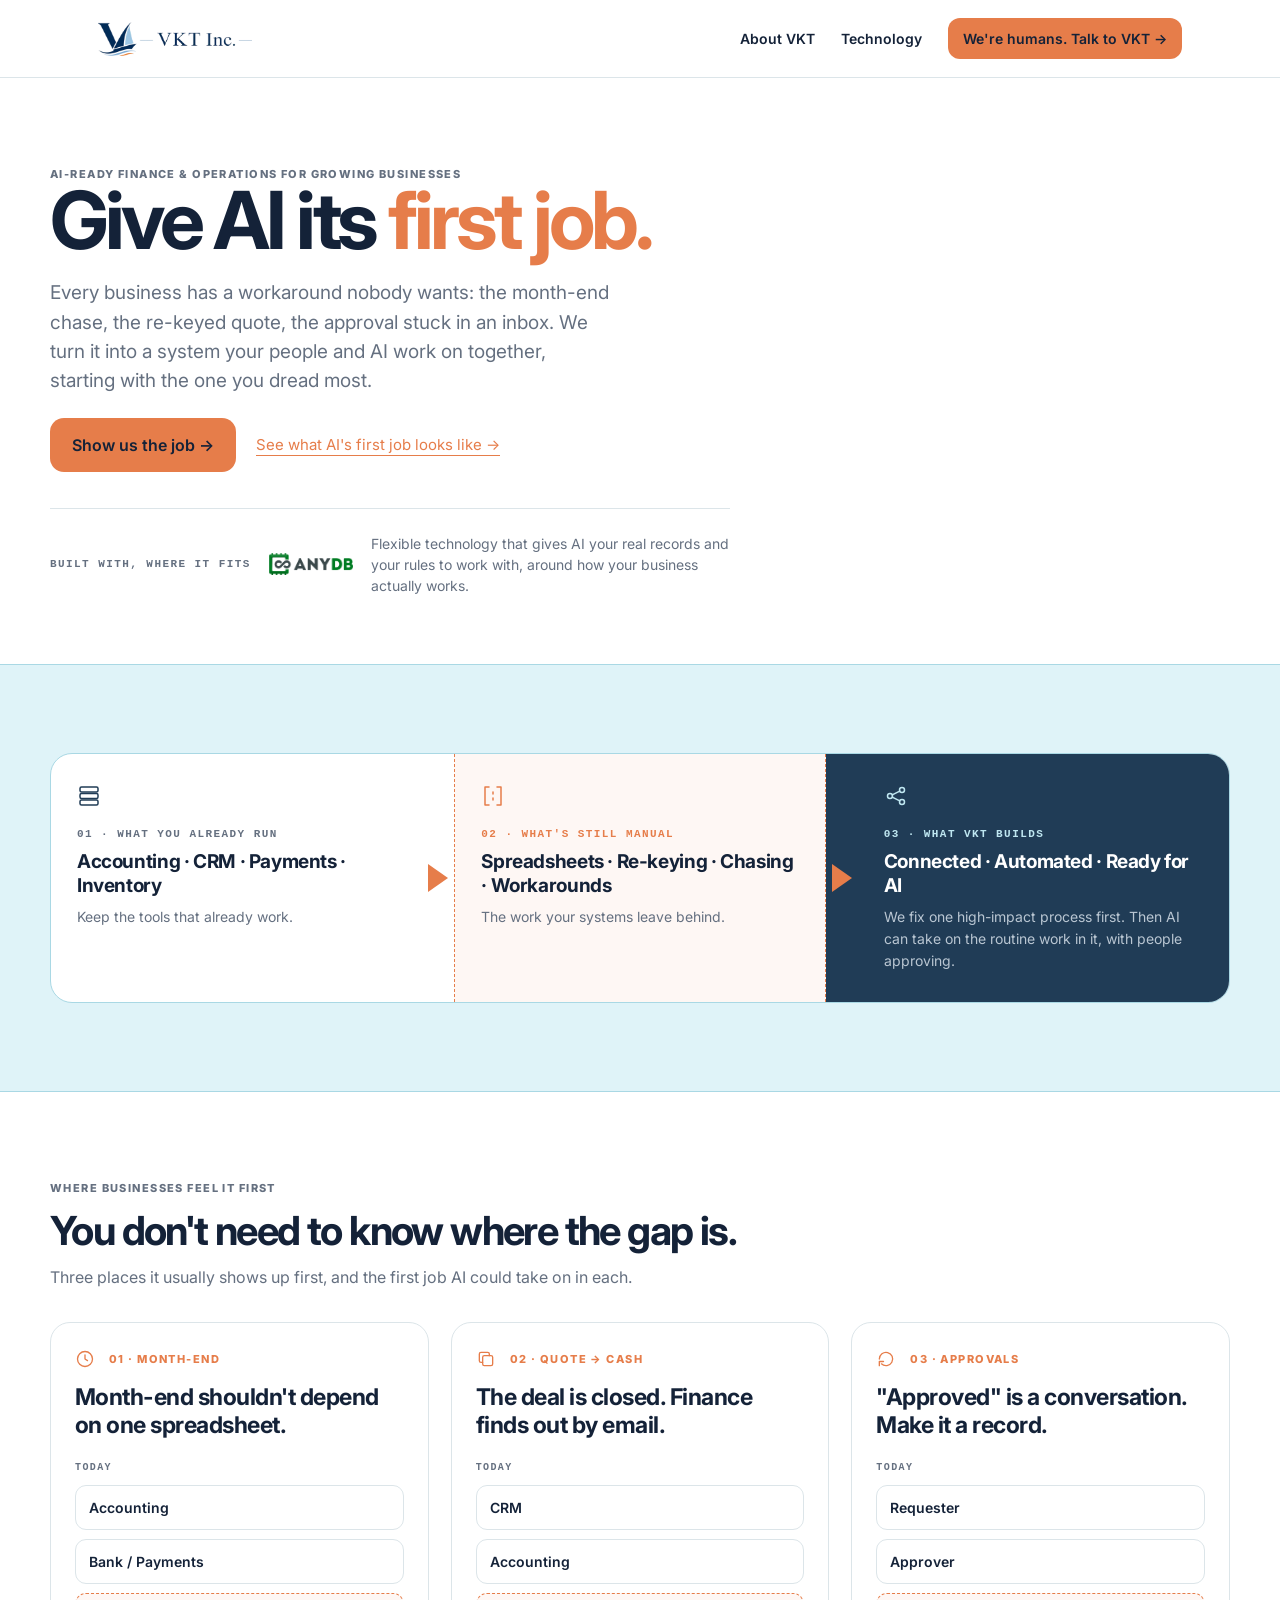
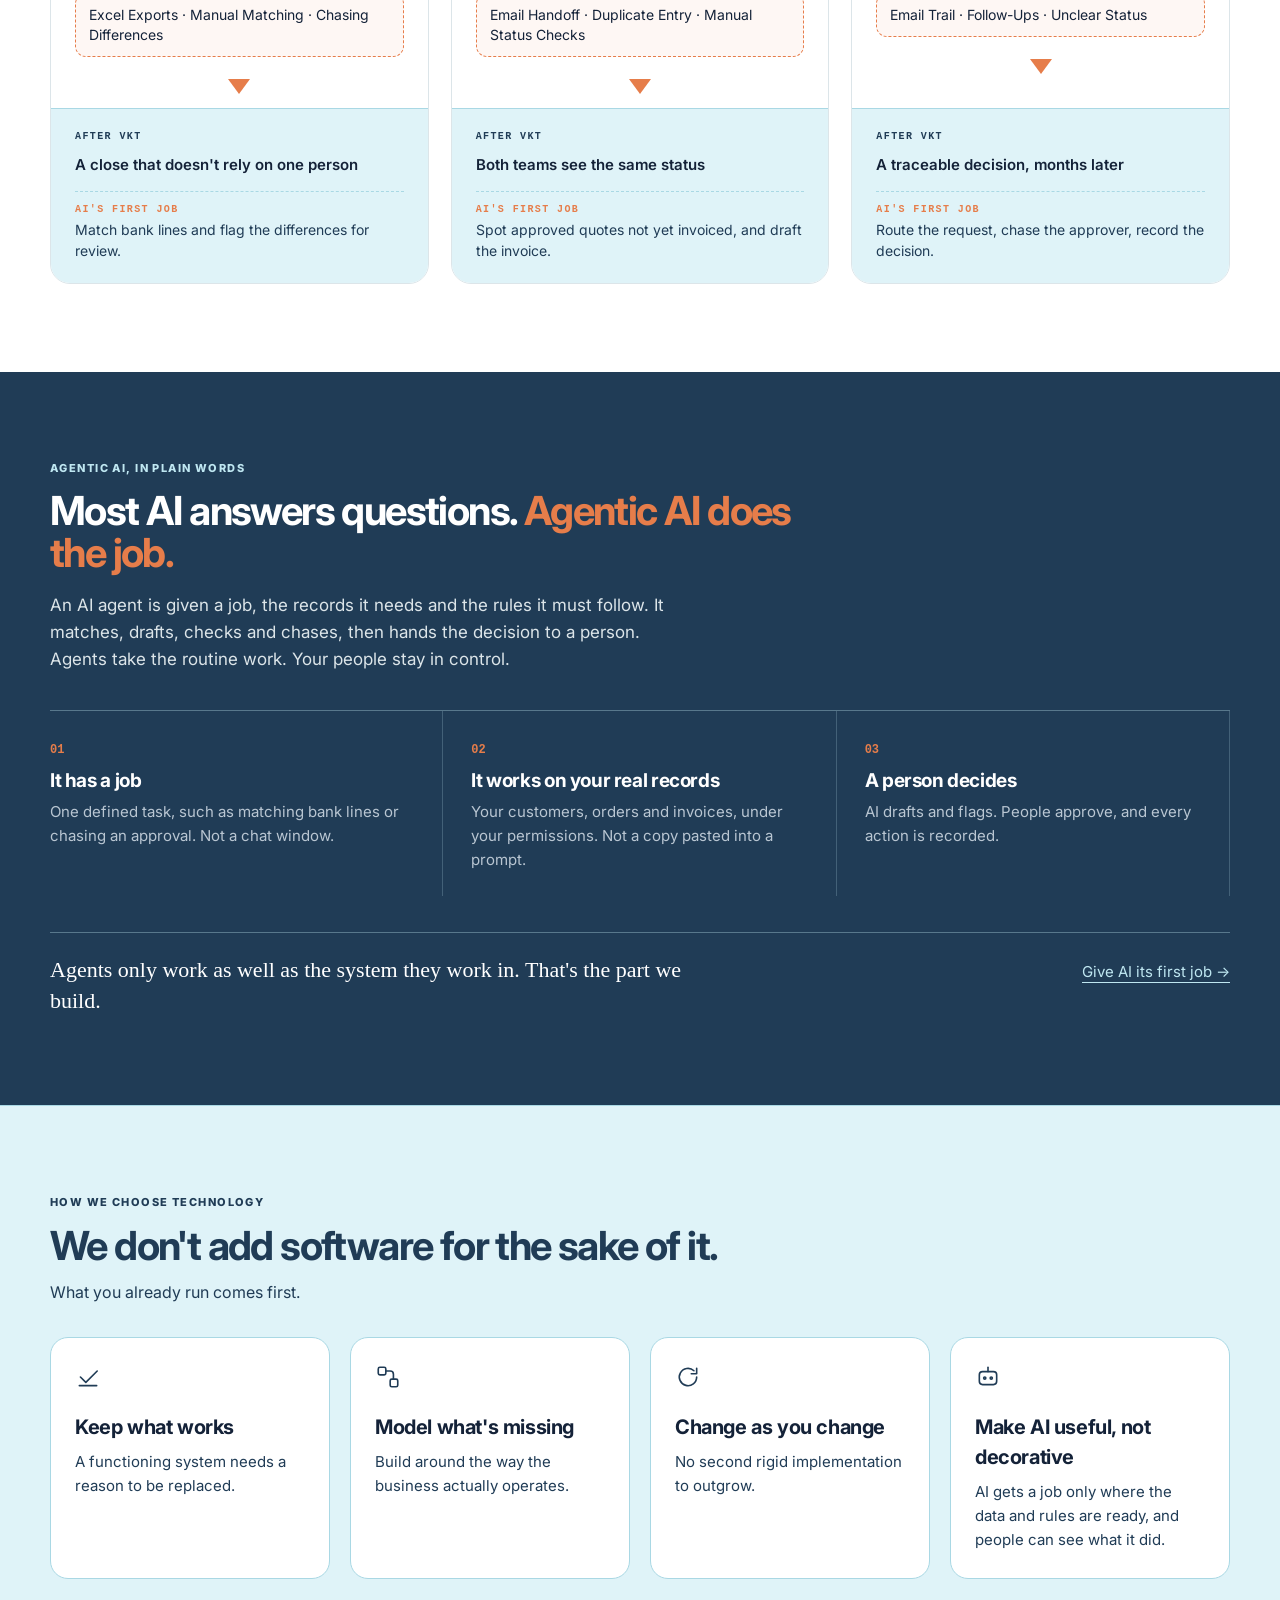
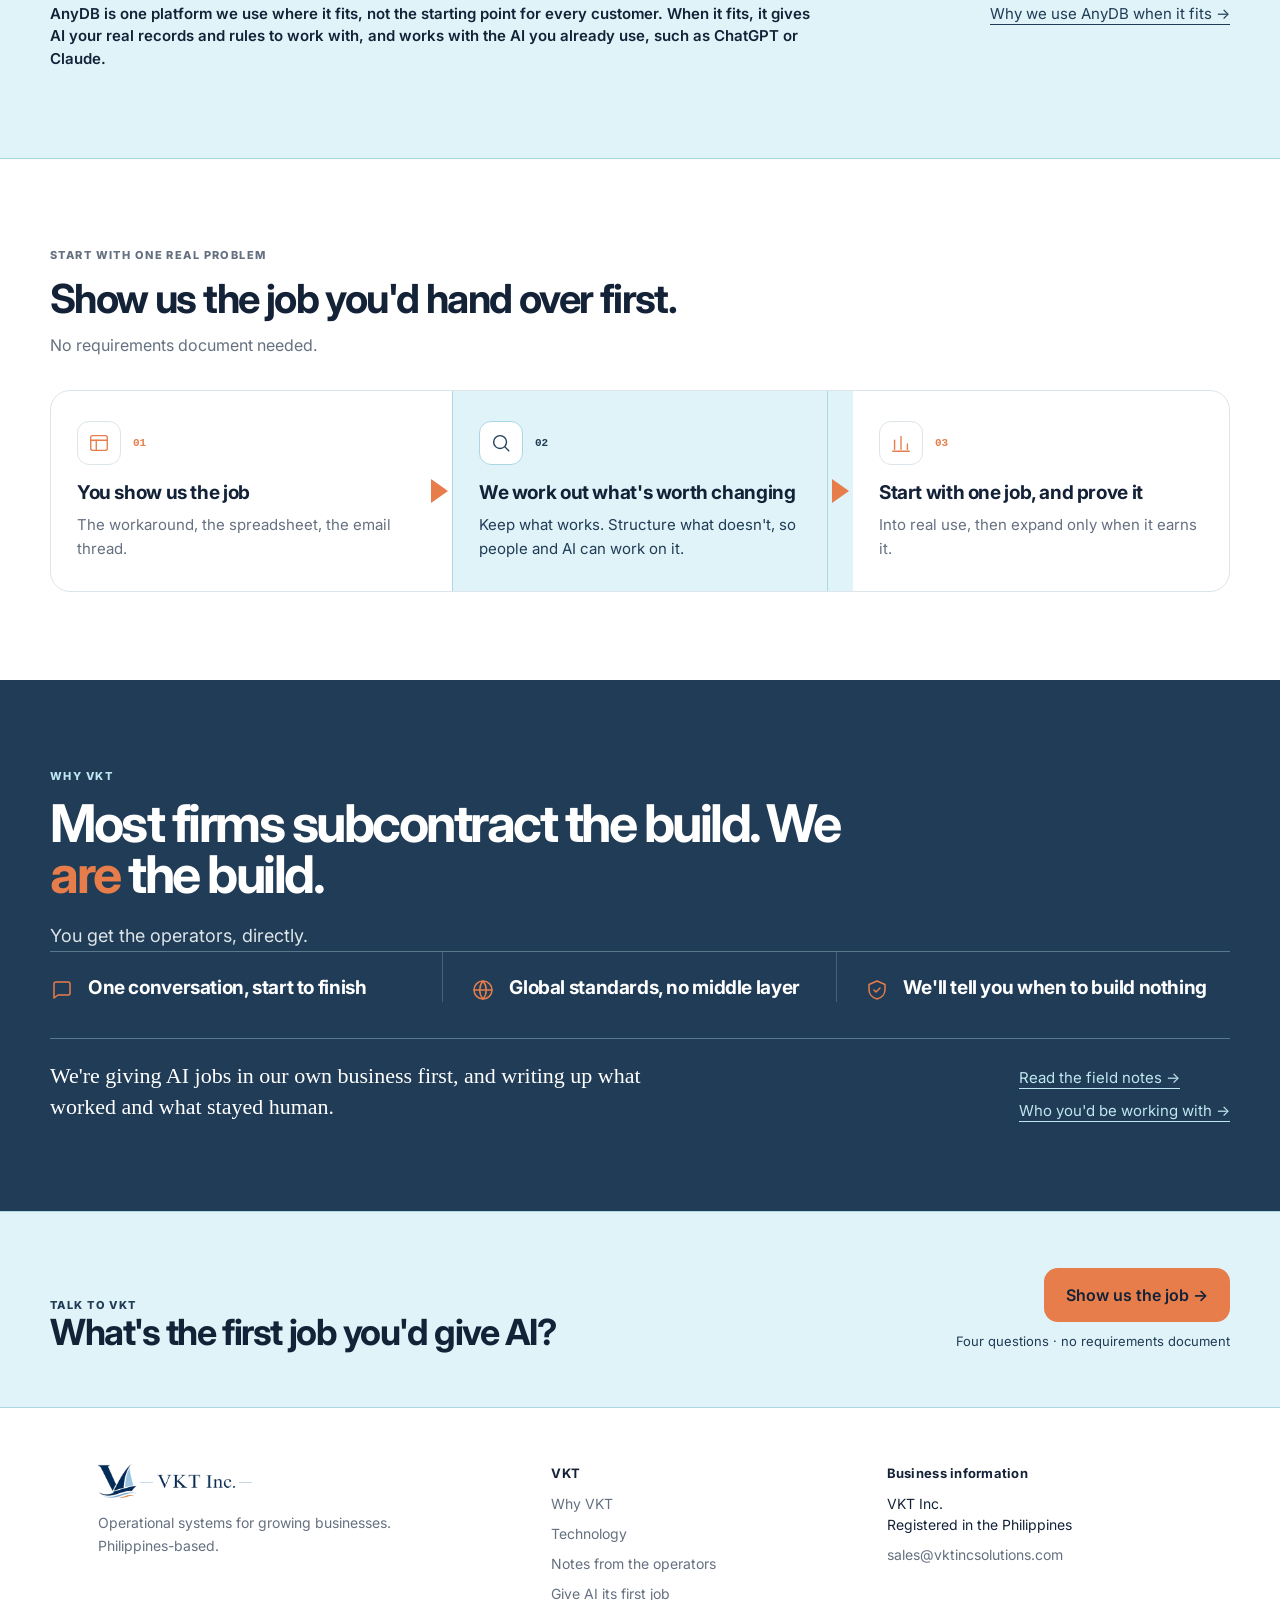
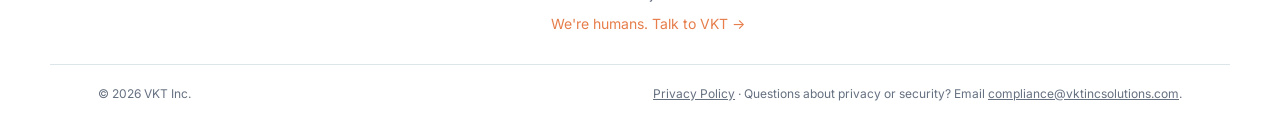
==== commit bdeeee65: "Messaging update: Give AI its first job Bring AI and AnyDB's agentic positioning into the site, buil" ====
--- a/index.html
+++ b/index.html
@@ -3,8 +3,8 @@
 <head>
 <meta charset="utf-8">
 <meta name="viewport" content="width=device-width, initial-scale=1">
-<title>VKT Inc. — Finance and business operations for growing businesses</title>
-<meta name="description" content="VKT simplifies finance and business operations for growing businesses — cutting manual work and getting more from the technology you already run.">
+<title>VKT Inc. — Give AI its first job in your operations</title>
+<meta name="description" content="VKT turns manual finance and operations work into systems people and AI work on together. Start with one process. Philippines-based operators.">
 <link rel="icon" type="image/png" href="assets/vkt-mark.png">
 <link rel="preconnect" href="https://fonts.googleapis.com">
 <link rel="stylesheet" href="https://fonts.googleapis.com/css2?family=Inter:wght@400;500;600;700;800&display=swap">
@@ -26,17 +26,17 @@
 
 <section class="hero-light" id="what-we-do">
   <div class="container">
-    <div class="eyebrow">Finance &amp; operational systems for growing businesses</div>
-    <h1 class="fh-home2">We fix the manual work between your systems.</h1>
-    <p>We replace the spreadsheets and manual processes holding your business together, connecting and automating the tools you already use.</p>
+    <div class="eyebrow">AI-ready finance &amp; operations for growing businesses</div>
+    <h1 class="fh-home2">Give AI its <span>first job.</span></h1>
+    <p>Every business has a workaround nobody wants: the month-end chase, the re-keyed quote, the approval stuck in an inbox. We turn it into a system your people and AI work on together, starting with the one you dread most.</p>
     <div class="hero-ctas">
-      <a href="talk-to-us.html" class="btn">Show us what's slowing you down →</a>
-      <a href="index.html#how-we-work" class="link-cta">How we work →</a>
+      <a href="talk-to-us.html" class="btn">Show us the job →</a>
+      <a href="first-job.html" class="link-cta">See what AI's first job looks like →</a>
     </div>
     <div class="hero-powered-by">
-      <span class="kicker">POWERED BY</span>
+      <span class="kicker">BUILT WITH, WHERE IT FITS</span>
       <img src="assets/anydb-logo-white.png" alt="AnyDB" class="hero-powered-by-logo">
-      <p>Flexible technology. Designed around how your business actually works.</p>
+      <p>Flexible technology that gives AI your real records and your rules to work with, around how your business actually works.</p>
     </div>
   </div>
 </section>
@@ -61,8 +61,8 @@
       <div class="gap-cell vkt">
         <svg width="24" height="24" viewBox="0 0 24 24" fill="none" stroke="#BFE7F1" stroke-width="1.5" stroke-linecap="round" stroke-linejoin="round"><circle cx="6" cy="12" r="2.5"></circle><circle cx="18" cy="6" r="2.5"></circle><circle cx="18" cy="18" r="2.5"></circle><path d="M8.2 10.9 15.8 7.1"></path><path d="M8.2 13.1l7.6 3.8"></path></svg>
         <div class="kicker" style="margin-top:14px;color:var(--ice-text)">03 · WHAT VKT BUILDS</div>
-        <strong>Connected · Automated · Built around you</strong>
-        <p>We fix one high-impact process first, then build from there.</p>
+        <strong>Connected · Automated · Ready for AI</strong>
+        <p>We fix one high-impact process first. Then AI can take on the routine work in it, with people approving.</p>
       </div>
     </div>
   </div>
@@ -73,7 +73,7 @@
     <div class="section-header stack">
       <div class="eyebrow">Where businesses feel it first</div>
       <h2 class="fh2" style="margin-top:14px;max-width:720px">You don't need to know where the gap is.</h2>
-      <p>Three places it usually shows up first.</p>
+      <p>Three places it usually shows up first, and the first job AI could take on in each.</p>
     </div>
 
     <div class="scenario-grid-v2">
@@ -91,7 +91,7 @@
           </div>
         </div>
         <div class="down-arrow"><span></span></div>
-        <div class="after"><div class="after-label">AFTER VKT</div><p>A close that doesn't rely on one person</p></div>
+        <div class="after"><div class="after-label">AFTER VKT</div><p>A close that doesn't rely on one person</p><div class="ai-job"><span>AI'S FIRST JOB</span>Match bank lines and flag the differences for review.</div></div>
       </div>
 
       <div class="scenario-card">
@@ -108,7 +108,7 @@
           </div>
         </div>
         <div class="down-arrow"><span></span></div>
-        <div class="after"><div class="after-label">AFTER VKT</div><p>Both teams see the same status</p></div>
+        <div class="after"><div class="after-label">AFTER VKT</div><p>Both teams see the same status</p><div class="ai-job"><span>AI'S FIRST JOB</span>Spot approved quotes not yet invoiced, and draft the invoice.</div></div>
       </div>
 
       <div class="scenario-card">
@@ -125,7 +125,7 @@
           </div>
         </div>
         <div class="down-arrow"><span></span></div>
-        <div class="after"><div class="after-label">AFTER VKT</div><p>A traceable decision, months later</p></div>
+        <div class="after"><div class="after-label">AFTER VKT</div><p>A traceable decision, months later</p><div class="ai-job"><span>AI'S FIRST JOB</span>Route the request, chase the approver, record the decision.</div></div>
       </div>
     </div>
 
@@ -143,7 +143,7 @@
           </div>
         </div>
         <div class="down-arrow"><span></span></div>
-        <div class="after"><div class="after-label">AFTER VKT</div><p>A close that doesn't rely on one person</p></div>
+        <div class="after"><div class="after-label">AFTER VKT</div><p>A close that doesn't rely on one person</p><div class="ai-job"><span>AI'S FIRST JOB</span>Match bank lines and flag the differences for review.</div></div>
       </div>
       <div class="carousel-item scenario-card" style="flex-basis:296px">
         <div class="top">
@@ -158,7 +158,7 @@
           </div>
         </div>
         <div class="down-arrow"><span></span></div>
-        <div class="after"><div class="after-label">AFTER VKT</div><p>Both teams see the same status</p></div>
+        <div class="after"><div class="after-label">AFTER VKT</div><p>Both teams see the same status</p><div class="ai-job"><span>AI'S FIRST JOB</span>Spot approved quotes not yet invoiced, and draft the invoice.</div></div>
       </div>
       <div class="carousel-item scenario-card" style="flex-basis:296px">
         <div class="top">
@@ -173,12 +173,31 @@
           </div>
         </div>
         <div class="down-arrow"><span></span></div>
-        <div class="after"><div class="after-label">AFTER VKT</div><p>A traceable decision, months later</p></div>
+        <div class="after"><div class="after-label">AFTER VKT</div><p>A traceable decision, months later</p><div class="ai-job"><span>AI'S FIRST JOB</span>Route the request, chase the approver, record the decision.</div></div>
       </div>
     </div>
     <div class="carousel-dots" data-carousel-dots="scenarios">
       <span class="active" data-dot></span><span data-dot></span><span data-dot></span>
       <span class="swipe-hint">Swipe for the other two →</span>
+    </div>
+  </div>
+</section>
+
+<section class="section-navy agentic" id="agentic-ai">
+  <div class="container">
+    <div class="eyebrow on-navy">Agentic AI, in plain words</div>
+    <h2 class="fh2" style="margin-top:14px;max-width:760px;color:#fff">Most AI answers questions. <span>Agentic AI does the job.</span></h2>
+    <p class="agentic-lede">An AI agent is given a job, the records it needs and the rules it must follow. It matches, drafts, checks and chases, then hands the decision to a person. Agents take the routine work. Your people stay in control.</p>
+
+    <div class="rule-cols on-navy agentic-cols">
+      <div class="rule-col on-navy"><span>01</span><strong>It has a job</strong><p>One defined task, such as matching bank lines or chasing an approval. Not a chat window.</p></div>
+      <div class="rule-col on-navy mid"><span>02</span><strong>It works on your real records</strong><p>Your customers, orders and invoices, under your permissions. Not a copy pasted into a prompt.</p></div>
+      <div class="rule-col on-navy mid"><span>03</span><strong>A person decides</strong><p>AI drafts and flags. People approve, and every action is recorded.</p></div>
+    </div>
+
+    <div class="why-vkt-quote">
+      <p>Agents only work as well as the system they work in. That's the part we build.</p>
+      <a href="first-job.html" class="link-cta on-navy">Give AI its first job →</a>
     </div>
   </div>
 </section>
@@ -191,7 +210,7 @@
       <p style="color:var(--navy-deep)">What you already run comes first.</p>
     </div>
 
-    <div class="tech-cards-grid">
+    <div class="tech-cards-grid four">
       <div class="tech-card">
         <svg width="26" height="26" viewBox="0 0 24 24" fill="none" stroke="#203C56" stroke-width="1.5" stroke-linecap="round" stroke-linejoin="round"><path d="M20.5 6.5 10 17l-5-5"></path><path d="M4 20h16"></path></svg>
         <strong>Keep what works</strong>
@@ -206,6 +225,11 @@
         <svg width="26" height="26" viewBox="0 0 24 24" fill="none" stroke="#203C56" stroke-width="1.5" stroke-linecap="round" stroke-linejoin="round"><path d="M20 12a8 8 0 1 1-2.5-5.8"></path><path d="M20 4v5h-5"></path></svg>
         <strong>Change as you change</strong>
         <p>No second rigid implementation to outgrow.</p>
+      </div>
+      <div class="tech-card">
+        <svg width="26" height="26" viewBox="0 0 24 24" fill="none" stroke="#203C56" stroke-width="1.5" stroke-linecap="round" stroke-linejoin="round"><rect x="4" y="7" width="16" height="12" rx="3"></rect><path d="M12 3v4"></path><circle cx="9" cy="13" r="1"></circle><circle cx="15" cy="13" r="1"></circle></svg>
+        <strong>Make AI useful, not decorative</strong>
+        <p>AI gets a job only where the data and rules are ready, and people can see what it did.</p>
       </div>
     </div>
 
@@ -225,14 +249,19 @@
         <strong>Change as you change</strong>
         <p>No second rigid implementation to outgrow.</p>
       </div>
+      <div class="carousel-item tech-card" style="flex-basis:240px">
+        <svg width="26" height="26" viewBox="0 0 24 24" fill="none" stroke="#203C56" stroke-width="1.5" stroke-linecap="round" stroke-linejoin="round"><rect x="4" y="7" width="16" height="12" rx="3"></rect><path d="M12 3v4"></path><circle cx="9" cy="13" r="1"></circle><circle cx="15" cy="13" r="1"></circle></svg>
+        <strong>Make AI useful, not decorative</strong>
+        <p>AI gets a job only where the data and rules are ready, and people can see what it did.</p>
+      </div>
     </div>
     <div class="carousel-dots" data-carousel-dots="tech">
-      <span class="active" data-dot></span><span data-dot></span><span data-dot></span>
+      <span class="active" data-dot></span><span data-dot></span><span data-dot></span><span data-dot></span>
       <span class="swipe-hint">Swipe →</span>
     </div>
 
     <div style="display:flex;gap:24px;align-items:baseline;justify-content:space-between;flex-wrap:wrap;margin-top:24px">
-      <p style="margin:0;font-size:15px;font-weight:600;color:var(--navy)">AnyDB is one platform we use where it fits — not the starting point for every customer.</p>
+      <p style="margin:0;font-size:15px;font-weight:600;color:var(--navy);max-width:760px">AnyDB is one platform we use where it fits, not the starting point for every customer. When it fits, it gives AI your real records and rules to work with, and works with the AI you already use, such as ChatGPT or Claude.</p>
       <a href="anydb.html" class="link-cta on-ice">Why we use AnyDB when it fits →</a>
     </div>
   </div>
@@ -242,26 +271,26 @@
   <div class="container">
     <div class="section-header stack">
       <div class="eyebrow">Start with one real problem</div>
-      <h2 class="fh2" style="margin-top:14px;max-width:720px">Show us what is harder than it should be.</h2>
+      <h2 class="fh2" style="margin-top:14px;max-width:720px">Show us the job you'd hand over first.</h2>
       <p>No requirements document needed.</p>
     </div>
 
     <div class="step-badges">
       <div class="step-cell">
         <div class="badge-row"><span class="badge"><svg width="22" height="22" viewBox="0 0 24 24" fill="none" stroke="#E67D4A" stroke-width="1.5" stroke-linecap="round" stroke-linejoin="round"><rect x="3" y="4" width="18" height="16" rx="2"></rect><path d="M3 9h18"></path><path d="M9 9v11"></path></svg></span><span class="idx">01</span></div>
-        <strong>You show us the process</strong>
-        <p>The spreadsheet, the email thread, the manual steps.</p>
+        <strong>You show us the job</strong>
+        <p>The workaround, the spreadsheet, the email thread.</p>
       </div>
       <div class="step-arrow"><span></span></div>
       <div class="step-cell ice">
         <div class="badge-row"><span class="badge"><svg width="22" height="22" viewBox="0 0 24 24" fill="none" stroke="#203C56" stroke-width="1.5" stroke-linecap="round" stroke-linejoin="round"><circle cx="11" cy="11" r="7"></circle><path d="m16.5 16.5 4 4"></path></svg></span><span class="idx">02</span></div>
         <strong>We work out what's worth changing</strong>
-        <p>Keep what works. Simplify, connect or automate what doesn't.</p>
+        <p>Keep what works. Structure what doesn't, so people and AI can work on it.</p>
       </div>
       <div class="step-arrow ice"><span></span></div>
       <div class="step-cell">
         <div class="badge-row"><span class="badge"><svg width="22" height="22" viewBox="0 0 24 24" fill="none" stroke="#E67D4A" stroke-width="1.5" stroke-linecap="round" stroke-linejoin="round"><path d="M5 19V9"></path><path d="M12 19V5"></path><path d="M19 19v-6"></path><path d="M3 21h18"></path></svg></span><span class="idx">03</span></div>
-        <strong>Start with the smallest useful step</strong>
+        <strong>Start with one job, and prove it</strong>
         <p>Into real use, then expand only when it earns it.</p>
       </div>
     </div>
@@ -269,15 +298,15 @@
     <div class="step-list-card">
       <div>
         <span class="badge"><svg width="20" height="20" viewBox="0 0 24 24" fill="none" stroke="#E67D4A" stroke-width="1.5" stroke-linecap="round" stroke-linejoin="round"><rect x="3" y="4" width="18" height="16" rx="2"></rect><path d="M3 9h18"></path><path d="M9 9v11"></path></svg></span>
-        <div><strong>You show us the process</strong><p>The spreadsheet, the email thread, the manual steps.</p></div>
+        <div><strong>You show us the job</strong><p>The workaround, the spreadsheet, the email thread.</p></div>
       </div>
       <div class="ice">
         <span class="badge"><svg width="20" height="20" viewBox="0 0 24 24" fill="none" stroke="#203C56" stroke-width="1.5" stroke-linecap="round" stroke-linejoin="round"><circle cx="11" cy="11" r="7"></circle><path d="m16.5 16.5 4 4"></path></svg></span>
-        <div><strong>We work out what's worth changing</strong><p>Keep what works. Simplify, connect or automate what doesn't.</p></div>
+        <div><strong>We work out what's worth changing</strong><p>Keep what works. Structure what doesn't, so people and AI can work on it.</p></div>
       </div>
       <div>
         <span class="badge"><svg width="20" height="20" viewBox="0 0 24 24" fill="none" stroke="#E67D4A" stroke-width="1.5" stroke-linecap="round" stroke-linejoin="round"><path d="M5 19V9"></path><path d="M12 19V5"></path><path d="M19 19v-6"></path><path d="M3 21h18"></path></svg></span>
-        <div><strong>Start with the smallest useful step</strong><p>Into real use, then expand only when it earns it.</p></div>
+        <div><strong>Start with one job, and prove it</strong><p>Into real use, then expand only when it earns it.</p></div>
       </div>
     </div>
   </div>
@@ -296,7 +325,11 @@
     </div>
 
     <div class="why-vkt-quote" style="border-top:1px solid var(--line-on-navy)">
-      <a href="about.html" class="link-cta on-navy">Why that matters, and who you'd be working with →</a>
+      <p>We're giving AI jobs in our own business first, and writing up what worked and what stayed human.</p>
+      <div style="display:flex;flex-direction:column;gap:10px">
+        <a href="field-notes.html" class="link-cta on-navy">Read the field notes →</a>
+        <a href="about.html" class="link-cta on-navy">Who you'd be working with →</a>
+      </div>
     </div>
   </div>
 </section>
@@ -304,10 +337,10 @@
 <div class="cta-band-outer"><div class="cta-band">
   <div>
     <div class="eyebrow on-ice">Talk to VKT</div>
-    <h2 class="fh2-md" style="color:var(--navy);max-width:600px">Got a process that should work better?</h2>
+    <h2 class="fh2-md" style="color:var(--navy);max-width:600px">What's the first job you'd give AI?</h2>
   </div>
   <div class="cta-band-actions">
-    <a href="talk-to-us.html" class="btn">Start the conversation →</a>
+    <a href="talk-to-us.html" class="btn">Show us the job →</a>
     <span>Four questions · no requirements document</span>
   </div>
 </div></div>
@@ -323,6 +356,7 @@
       <a href="about.html">Why VKT</a>
       <a href="anydb.html">Technology</a>
       <a href="field-notes.html">Notes from the operators</a>
+      <a href="first-job.html">Give AI its first job</a>
       <a href="talk-to-us.html" class="cta">We're humans. Talk to VKT →</a>
     </div>
     <div class="footer-col">
--- a/css/style.css
+++ b/css/style.css
@@ -543,7 +543,7 @@
 .article-body p.lede{ font-size: 19px; color: var(--navy); }
 .article-body .pull{ font-style: italic; font-size: clamp(20px, calc(20px + 6 * ((100vw - 390px) / 790)), 26px); line-height: 1.32; margin: 26px 0; padding-left: 20px; border-left: 2px solid var(--orange); }
 .article-body h2{ font-size: 21px; font-weight: 600; line-height: 1.3; margin: 30px 0 10px; color: var(--navy); }
-.article-body ul{ margin: 16px 0; padding-left: 22px; }
+.article-body ul, .article-body ol{ margin: 16px 0; padding-left: 22px; }
 .article-body li{ font-size: 17px; line-height: 1.68; color: var(--muted); margin: 10px 0; }
 .article-body li strong{ color: var(--navy); }
 .article-diagram{ margin: 26px 0; border: 1px solid var(--line); border-radius: 16px; overflow: hidden; }
@@ -659,3 +659,31 @@
 @media (min-width: 901px){
   .carousel, .carousel-dots{ display: none; }
 }
+
+/* ===== Campaign: Give AI its first job (v18) ===== */
+.scenario-card .ai-job{ margin-top: 14px; padding-top: 12px; border-top: 1px dashed var(--ice-border); font-size: 14px; line-height: 1.5; color: var(--navy-deep); }
+.scenario-card .ai-job span{ display: block; margin-bottom: 4px; font: 700 10px var(--font-mono); letter-spacing: .14em; color: var(--orange); }
+.agentic h2 span{ color: var(--orange); }
+.agentic-lede{ margin-top: 18px; font-size: 17px; line-height: 1.6; color: var(--muted-on-navy); max-width: 640px; }
+.agentic-cols{ grid-template-columns: repeat(3,minmax(0,1fr)); }
+.agentic-cols .rule-col strong{ color: #fff; }
+.tech-cards-grid.four{ grid-template-columns: repeat(4,minmax(0,1fr)); }
+.hero-white h1 span{ color: var(--orange); }
+.tech-card .agent-job{ margin-top: 12px; padding-top: 10px; border-top: 1px dashed var(--ice-border); font-size: 14px; line-height: 1.5; color: var(--navy-deep); }
+.tech-card .agent-job b{ color: var(--orange); font-weight: 700; }
+.byo-list{ border-top: 1px solid var(--navy); }
+.byo-list > div{ border-bottom: 1px solid var(--line); }
+.byo-list p{ color: var(--muted); }
+.byo-list .tail{ color: var(--navy); }
+.safe-cols{ grid-template-columns: repeat(4,minmax(0,1fr)); }
+.safe-cols .rule-col strong{ color: #fff; }
+.ai-in-use{ margin-top: 20px; }
+.ai-in-use > p{ margin: 0 0 12px; font-size: 15px; font-weight: 600; color: var(--navy); }
+.article-body p.ai-cta{ margin-top: 4px; }
+.job-cols{ grid-template-columns: repeat(3,minmax(0,1fr)); }
+.job-cols .rule-col p b{ color: var(--navy); }
+.human-list{ border-top: 1px solid var(--navy); }
+.human-list > div{ border-bottom: 1px solid var(--line); }
+.human-list p{ color: var(--muted); }
+.human-list .tail{ color: var(--navy); }
+.hero-simple .hero-ctas .link-cta.on-navy{ color: var(--ice-text); }
